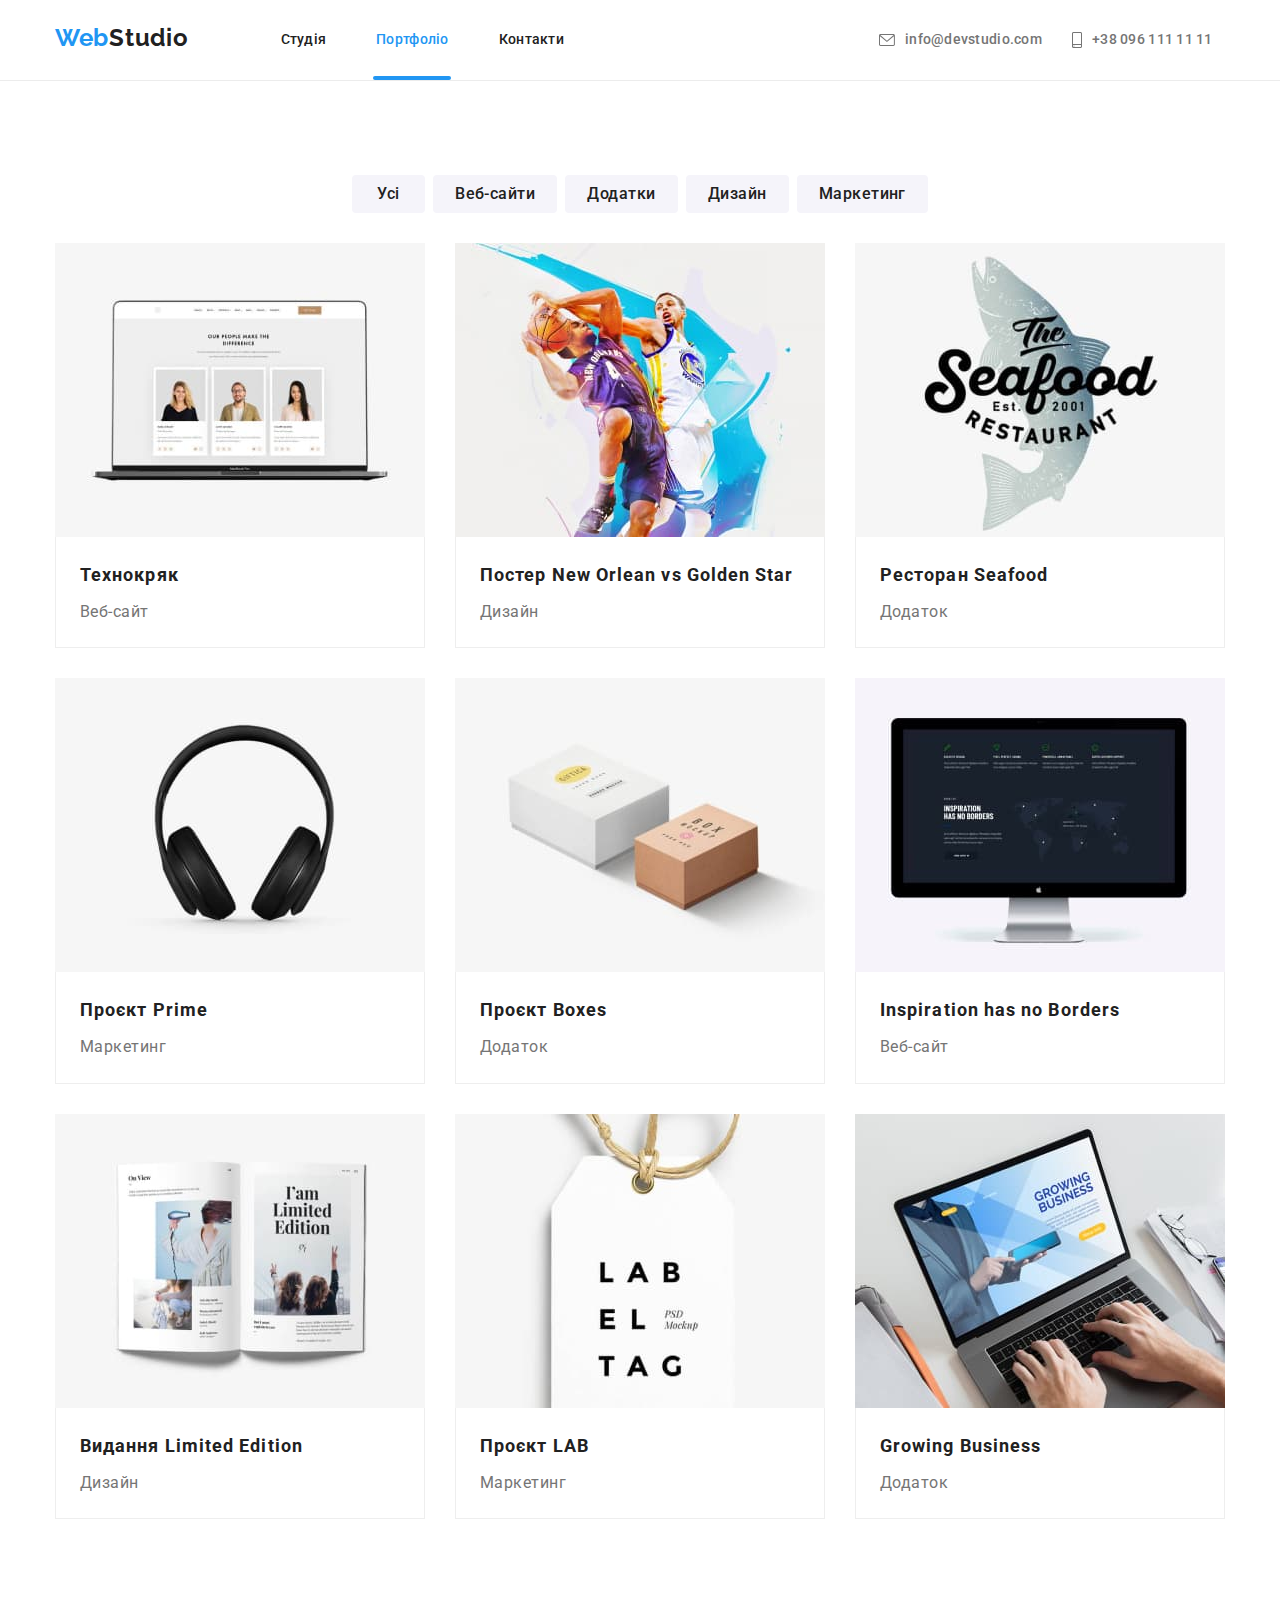
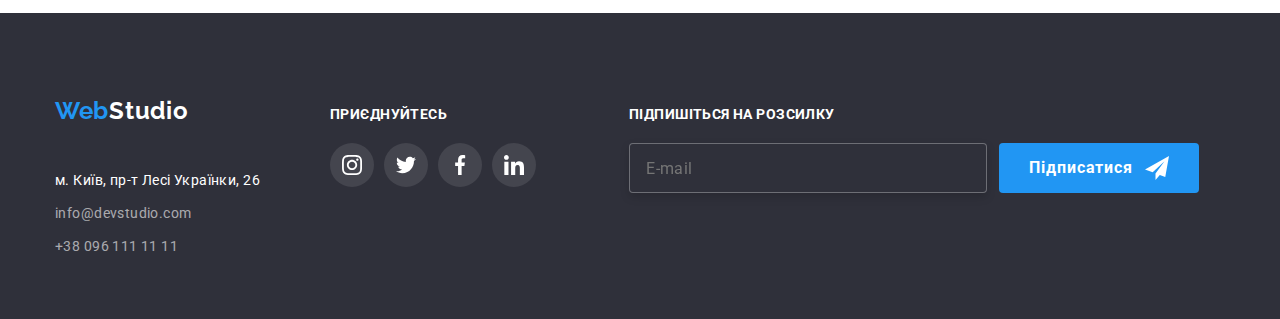
==== portfolio.html @ d700f802 "header-mobile-new" ====
<!DOCTYPE html>
<html lang="en">
  <head>
    <meta charset="UTF-8" />
    <meta http-equiv="X-UA-Compatible" content="IE=edge" />
    <meta name="viewport" content="width=device-width, initial-scale=1.0" />
    <title>Document</title>
    <link
      href="https://fonts.googleapis.com/css2?family=Raleway:wght@700&family=Roboto:wght@400;500;700;900&display=swap"
      rel="stylesheet"
    />
    <link rel="stylesheet" href="./css/main.min.css" />
  </head>

  <body class="main-page">
    <header class="page-header">
      <div class="container flex-container">

        <div class="mobile-header">
        <a href="./index.html" class="logo"
          ><span class="logo__name-start">Web</span
          ><span class="logo__name-end logo__name-end--black">Studio</span>
        </a>

        <button
          class="menu-toggle js-open-menu"
          type="button"
          aria-expanded="false"
          aria-controls="menu-container"
        >
          <svg
            class="icon-menu"
            width="24"
            height="24"
            aria-label="Перемикач мобільного меню"
          >
            <use href="./images/icons.svg#icon-menu"></use>
          </svg>
        </button>
        </div>
        <div class="menu">
          <nav class="site-nav">
            <ul class="list-navigation">
              <li class="list-navigation__item">
                <a href="./index.html" class="list-navigation__link">Студія</a>
              </li>
              <li class="list-navigation__item">
                <a
                  href="./portfolio.html"
                  class="list-navigation__link list-navigation__link--portfolio-current"
                  >Портфоліо
                </a>
              </li>
              <li class="list-navigation__item">
                <a href="" class="list-navigation__link">Контакти</a>
              </li>
            </ul>

            <ul class="header-contacts">
              <li class="header-contacts__item">
                <a
                  href="mailto:info@devstudio.com"
                  class="header-contacts__link header-contacts__link--mail"
                >
                  <svg class="header-contacts__icon" width="16" height="12">
                    <use href="./images/icons.svg#icon-envelope"></use></svg
                  >info@devstudio.com
                </a>
              </li>
              <li class="header-contacts__item">
                <a
                  href="tel:+380961111111"
                  class="header-contacts__link header-contacts__link--number"
                >
                  <svg class="header-contacts__icon" width="10" height="16">
                    <use href="./images/icons.svg#icon-smartphone"></use></svg
                  >+38 096 111 11 11
                </a>
              </li>
            </ul>
          </nav>
        </div>
        </div>
      </div>
    </header>

     <div class="menu-container js-menu-container" id="mobile-menu" >
      <button
        class="menu-toggle js-close-menu"
        type="button"
        aria-expanded="false"
        aria-controls="menu-container"
      >
        <svg
          class="icon-menu"
          width="24"
          height="24"
          aria-label="Перемикач мобільного меню"
        >
          <use
            class="icon-close-mobile"
            href="/images/icons.svg#icon-close-mobile"
          ></use>
        </svg>
      </button>
          <div class="mobile-menu">
      <nav class="site-nav">
        <ul class="list-navigation">
          <li class="list-navigation__item">
            <a href="./index.html" class="list-navigation__link">Студія</a>
          </li>
          <li class="list-navigation__item">
            <a
              href="./portfolio.html"
              class="list-navigation__link list-navigation__link--portfolio-current"
              >Портфоліо
            </a>
          </li>
          <li class="list-navigation__item">
            <a href="" class="list-navigation__link">Контакти</a>
          </li>
        </ul>

        <ul class="header-contacts">
          <li class="header-contacts__item">
            <a
              href="mailto:info@devstudio.com"
              class="header-contacts__link header-contacts__link--mail"
            >
              <svg class="header-contacts__icon" width="16" height="12">
                <use href="./images/icons.svg#icon-envelope"></use></svg
              >info@devstudio.com
            </a>
          </li>
          <li class="header-contacts__item">
            <a
              href="tel:+380961111111"
              class="header-contacts__link header-contacts__link--number"
            >
              <svg class="header-contacts__icon" width="10" height="16">
                <use href="./images/icons.svg#icon-smartphone"></use></svg
              >+38 096 111 11 11
            </a>
          </li>
        </ul>
        <ul class="social-media-list">
          <li class="social-media-list__item">
            <a class="social-media-list__link" href="#">Instagram</a>
          </li>
          <li class="social-media-list__item">
            <a class="social-media-list__link" href="#">Twitter</a>
          </li>
          <li class="social-media-list__item">
            <a class="social-media-list__link" href="#">Facebook</a>
          </li>
          <li
            class="social-media-list__item social-media-list__item--without-elem"
          >
            <a class="social-media-list__link" href="#">LinkedIn</a>
          </li>
        </ul>
      </nav>
      </div>
    </div>

    <main>
      <section class="main-section">
        <div class="container">
          <h1 class="visually-hidden">Наші роботи</h1>
          <ul class="button-list">
            <li class="button-list__item">
              <button type="button" class="button-list__unit">Усі</button>
            </li>
            <li class="button-list__item">
              <button type="button" class="button-list__unit">Веб-сайти</button>
            </li>
            <li class="button-list__item">
              <button type="button" class="button-list__unit">Додатки</button>
            </li>
            <li class="button-list__item">
              <button type="button" class="button-list__unit">Дизайн</button>
            </li>
            <li class="button-list__item">
              <button type="button" class="button-list__unit">Маркетинг</button>
            </li>
          </ul>
          <ul class="portfolio-list">
            <li class="portfolio-list__item">
              <a href="" class="portfolio-list__link">
                <div class="portfolio-card">
                  <img
                    src="./images/portfolio1.jpg"
                    alt="Ноутбук"
                    class="portfolio-card__image"
                  />
                  <div class="portfolio-card__content">
                    <p>
                      Ресурс пропонує комплексні пропозиції з різним рівнем
                      функціоналу та сервісів. Все це дозволить відвідувачу
                      отримати вичерпні відомості про компанію чи приватну
                      особу.
                    </p>
                  </div>
                </div>
                <div class="border border--tablet-first">
                  <h2 class="portfolio-card__label">Технокряк</h2>
                  <p class="portfolio-card__text">Веб-сайт</p>
                </div>
              </a>
            </li>
            <li class="portfolio-list__item">
              <a href="" class="portfolio-list__link">
                <div class="portfolio-card">
                  <img
                    src="./images/portfolio2.jpg"
                    alt="Два баскетболіста"
                    class="portfolio-card__image"
                  />
                  <div class="portfolio-card__content">
                    <p>
                      Ресурс пропонує комплексні пропозиції з різним рівнем
                      функціоналу та сервісів. Все це дозволить відвідувачу
                      отримати вичерпні відомості про компанію чи приватну
                      особу.
                    </p>
                  </div>
                </div>
                <div class="border border--tablet-second">
                  <h2 class="portfolio-card__label">
                    Постер New Orlean vs Golden Star
                  </h2>
                  <p class="portfolio-card__text">Дизайн</p>
                </div>
              </a>
            </li>
            <li class="portfolio-list__item">
              <a href="" class="portfolio-list__link">
                <div class="portfolio-card">
                  <img
                    src="./images/portfolio3.jpg"
                    alt="Лого ресторану"
                    class="portfolio-card__image"
                  />
                  <div class="portfolio-card__content">
                    <p>
                      Ресурс пропонує комплексні пропозиції з різним рівнем
                      функціоналу та сервісів. Все це дозволить відвідувачу
                      отримати вичерпні відомості про компанію чи приватну
                      особу.
                    </p>
                  </div>
                </div>
                <div class="border">
                  <h2 class="portfolio-card__label">Ресторан Seafood</h2>
                  <p class="portfolio-card__text">Додаток</p>
                </div>
              </a>
            </li>
            <li class="portfolio-list__item">
              <a href="" class="portfolio-list__link">
                <div class="portfolio-card">
                  <img
                    src="./images/portfolio4.jpg"
                    alt="Навушники"
                    class="portfolio-card__image"
                  />
                  <div class="portfolio-card__content">
                    <p>
                      Ресурс пропонує комплексні пропозиції з різним рівнем
                      функціоналу та сервісів. Все це дозволить відвідувачу
                      отримати вичерпні відомості про компанію чи приватну
                      особу.
                    </p>
                  </div>
                </div>
                <div class="border">
                  <h2 class="portfolio-card__label">Проєкт Prime</h2>
                  <p class="portfolio-card__text">Маркетинг</p>
                </div>
              </a>
            </li>
            <li class="portfolio-list__item">
              <a href="" class="portfolio-list__link">
                <div class="portfolio-card">
                  <img
                    src="./images/portfolio5.jpg"
                    alt="Дві коробки"
                    class="portfolio-card__image"
                  />
                  <div class="portfolio-card__content">
                    <p>
                      Ресурс пропонує комплексні пропозиції з різним рівнем
                      функціоналу та сервісів. Все це дозволить відвідувачу
                      отримати вичерпні відомості про компанію чи приватну
                      особу.
                    </p>
                  </div>
                </div>
                <div class="border">
                  <h2 class="portfolio-card__label">Проєкт Boxes</h2>
                  <p class="portfolio-card__text">Додаток</p>
                </div>
              </a>
            </li>
            <li class="portfolio-list__item">
              <a href="" class="portfolio-list__link">
                <div class="portfolio-card">
                  <img
                    src="./images/portfolio6.jpg"
                    alt="Монітор"
                    class="portfolio-card__image"
                  />
                  <div class="portfolio-card__content">
                    <p>
                      Ресурс пропонує комплексні пропозиції з різним рівнем
                      функціоналу та сервісів. Все це дозволить відвідувачу
                      отримати вичерпні відомості про компанію чи приватну
                      особу.
                    </p>
                  </div>
                </div>
                <div class="border">
                  <h2 class="portfolio-card__label">
                    Inspiration has no Borders
                  </h2>
                  <p class="portfolio-card__text">Веб-сайт</p>
                </div>
              </a>
            </li>
            <li class="portfolio-list__item">
              <a href="" class="portfolio-list__link">
                <div class="portfolio-card">
                  <img
                    src="./images/portfolio7.jpg"
                    alt="Сторінки журналу"
                    class="portfolio-card__image"
                  />
                  <div class="portfolio-card__content">
                    <p>
                      Ресурс пропонує комплексні пропозиції з різним рівнем
                      функціоналу та сервісів. Все це дозволить відвідувачу
                      отримати вичерпні відомості про компанію чи приватну
                      особу.
                    </p>
                  </div>
                </div>
                <div class="border">
                  <h2 class="portfolio-card__label">Видання Limited Edition</h2>
                  <p class="portfolio-card__text">Дизайн</p>
                </div>
              </a>
            </li>
            <li class="portfolio-list__item">
              <a href="" class="portfolio-list__link">
                <div class="portfolio-card">
                  <img
                    src="./images/portfolio8.jpg"
                    alt="Етикетка"
                    class="portfolio-card__image"
                  />
                  <div class="portfolio-card__content">
                    <p>
                      Ресурс пропонує комплексні пропозиції з різним рівнем
                      функціоналу та сервісів. Все це дозволить відвідувачу
                      отримати вичерпні відомості про компанію чи приватну
                      особу.
                    </p>
                  </div>
                </div>
                <div class="border">
                  <h2 class="portfolio-card__label">Проєкт LAB</h2>
                  <p class="portfolio-card__text">Маркетинг</p>
                </div>
              </a>
            </li>
            <li class="portfolio-list__item">
              <a href="" class="portfolio-list__link">
                <div>
                  <div class="portfolio-card">
                    <img
                      src="./images/portfolio9.jpg"
                      alt="Ноутбук"
                      class="portfolio-card__image"
                    />
                    <div class="portfolio-card__content">
                      <p>
                        Ресурс пропонує комплексні пропозиції з різним рівнем
                        функціоналу та сервісів. Все це дозволить відвідувачу
                        отримати вичерпні відомості про компанію чи приватну
                        особу.
                      </p>
                    </div>
                  </div>
                  <div class="border">
                    <h2 class="portfolio-card__label">Growing Business</h2>
                    <p class="portfolio-card__text">Додаток</p>
                  </div>
                </div>
              </a>
            </li>
          </ul>
        </div>
      </section>
    </main>
    <footer class="footer">
      <div class="container footer-container">
        <div class="tablet-container">
          <div class="footer-adress">
            <a href="./index.html" class="logo"
              ><span class="logo__name-start">Web</span
              ><span class="logo__name-end logo__name-end--white"
                >Studio</span
              ></a
            >
            <address>
              <ul class="footer-contacts">
                <li class="footer-contacts__item">
                  <a
                    href="https://www.google.com/maps/place/%D0%B1%D1%83%D0%BB%D1%8C%D0%B2%D0%B0%D1%80+%D0%9B%D0%B5%D1%81%D1%96+%D0%A3%D0%BA%D1%80%D0%B0%D1%97%D0%BD%D0%BA%D0%B8,+26,+%D0%9A%D0%B8%D1%97%D0%B2,+02000/@50.4265807,30.5361971,17z/data=!3m1!4b1!4m5!3m4!1s0x40d4cf0e033ecbe9:0x57a4dffefec77da0!8m2!3d50.4265807!4d30.5383858"
                    target="_blank"
                    title="noopener noreferrer"
                    class="footer-contacts__link footer-contacts__link--white"
                    >м. Київ, пр-т Лесі Українки, 26
                  </a>
                </li>
                <li class="footer-contacts__item">
                  <a
                    href="mailto:info@devstudio.com"
                    class="footer-contacts__link"
                    >info@devstudio.com</a
                  >
                </li>
                <li class="footer-contacts__item">
                  <a href="tel:+380961111111" class="footer-contacts__link"
                    >+38 096 111 11 11</a
                  >
                </li>
              </ul>
            </address>
          </div>
          <div class="social-media">
            <p class="footer-text">приєднуйтесь</p>
            <ul class="footer-soc-med">
              <li class="soc-med__item">
                <a href="" class="soc-med__link soc-med__link--footer">
                  <svg width="20" height="20">
                    <use href="./images/icons.svg#icon-instagram"></use>
                  </svg>
                </a>
              </li>
              <li class="soc-med__item">
                <a href="" class="soc-med__link soc-med__link--footer">
                  <svg width="20" height="20">
                    <use href="./images/icons.svg#icon-twitter"></use>
                  </svg>
                </a>
              </li>
              <li class="soc-med__item">
                <a href="" class="soc-med__link soc-med__link--footer">
                  <svg width="20" height="20">
                    <use href="./images/icons.svg#icon-facebook"></use>
                  </svg>
                </a>
              </li>
              <li class="soc-med__item">
                <a href="" class="soc-med__link soc-med__link--footer">
                  <svg width="20" height="20">
                    <use href="./images/icons.svg#icon-linkedin"></use>
                  </svg>
                </a>
              </li>
            </ul>
          </div>
        </div>
        <div class="footer-send">
          <div class="field">
            <label for="send" class="field__label"
              >Підпишіться на розсилку</label
            >
            <input
              type="email"
              name="send"
              id="send"
              placeholder="E-mail"
              class="field__input"
            />
          </div>
          <button type="submit" class="send-button">
            Підписатися
            <svg width="24" height="24" class="send-button__icon">
              <use href="./images/icons.svg#icon-send"></use>
            </svg>
          </button>
        </div>
      </div>
    </footer>
   
    <script src="./mobile-menu.js"></script>
  </body>
</html>
---- css/main.min.css ----
/*! modern-normalize v1.1.0 | MIT License | https://github.com/sindresorhus/modern-normalize */*,::before,::after{box-sizing:border-box}html{line-height:1.15;-webkit-text-size-adjust:100%;-moz-tab-size:4;tab-size:4}body{margin:0;font-family:system-ui,-apple-system,"Segoe UI",Roboto,Helvetica,Arial,sans-serif,"Apple Color Emoji","Segoe UI Emoji"}hr{height:0;color:inherit}abbr[title]{text-decoration:underline dotted}b,strong{font-weight:bolder}code,kbd,samp,pre{font-family:ui-monospace,SFMono-Regular,Consolas,"Liberation Mono",Menlo,monospace;font-size:1em}small{font-size:80%}sub,sup{font-size:75%;line-height:0;position:relative;vertical-align:baseline}sub{bottom:-0.25em}sup{top:-0.5em}table{text-indent:0;border-color:inherit}button,input,optgroup,select,textarea{font-family:inherit;font-size:100%;line-height:1.15;margin:0}button,select{text-transform:none}button,[type=button],[type=reset],[type=submit]{-webkit-appearance:button}::-moz-focus-inner{border-style:none;padding:0}:-moz-focusring{outline:1px dotted ButtonText}:-moz-ui-invalid{box-shadow:none}legend{padding:0}progress{vertical-align:baseline}::-webkit-inner-spin-button,::-webkit-outer-spin-button{height:auto}[type=search]{-webkit-appearance:textfield;outline-offset:-2px}::-webkit-search-decoration{-webkit-appearance:none}::-webkit-file-upload-button{-webkit-appearance:button;font:inherit}summary{display:list-item}.visually-hidden{position:absolute;width:1px;height:1px;margin:-1px;border:0;padding:0;white-space:nowrap;clip-path:inset(100%);clip:rect(0 0 0 0);overflow:hidden}.send-button,.form__button,.hero__button{display:flex;align-items:center;justify-content:center;font-weight:700;font-size:16px;line-height:1.87;letter-spacing:.06em;border:none;border-radius:4px;min-width:200px;height:50px;background-color:#2196f3;color:#fff;cursor:pointer}.main-page{color:#212121;background-color:#fff;font-family:Roboto,sans-serif;letter-spacing:.03em}.container{padding-left:15px;padding-right:15px;margin-left:auto;margin-right:auto}@media screen and (min-width: 480px){.container{width:480px}}@media screen and (min-width: 768px){.container{width:768px}}@media screen and (min-width: 1200px){.container{width:1200px}}p,h1,h2,h3{margin-top:0;margin-bottom:0}ul{list-style:none;margin:0;padding:0}a{color:inherit;text-decoration:none;transition-duration:250ms;transition-timing-function:cubic-bezier(0.4, 0, 0.2, 1)}img{display:block;height:auto;width:100%}.page-header{border-bottom:1px solid #ececec}.flex-container{display:flex}@media screen and (min-width: 768px){.site-nav{display:flex;align-items:center;justify-content:center}}.mobile-header{display:flex}.menu-toggle{position:absolute;top:10px;right:15px;display:flex;align-items:center;justify-content:center;min-width:40px;min-height:40px;border:none;background-color:rgba(0,0,0,0);padding:0;margin-top:auto;margin-bottom:auto;cursor:pointer}@media screen and (min-width: 768px){.menu-container,.menu-toggle{display:none}}.menu-container{z-index:10;position:absolute;background-color:#fff;top:0;right:0;width:100%;padding-top:48px;padding-left:40px;transform:translateX(100%);transition:transform 250ms cubic-bezier(0.4, 0, 0.2, 1)}.menu-container .menu-toggle{transition:color 250ms cubic-bezier(0.4, 0, 0.2, 1)}.menu-container .menu-toggle:hover,.menu-container .menu-toggle:focus{color:#2196f3}.menu-container.is-open{transform:translateX(0)}@media screen and (max-width: 767px){.menu{display:none}}@media screen and (max-width: 767px){.list-navigation{margin-bottom:302px}}@media screen and (min-width: 768px){.list-navigation{display:flex;align-items:center;justify-content:center;margin-left:87px;margin-right:96px}}@media screen and (min-width: 1200px){.list-navigation{margin-left:92px;margin-right:315px}}@media screen and (max-width: 767px){.list-navigation__item+.list-navigation__item{margin-top:35px}}@media screen and (min-width: 768px){.list-navigation__item:not(:last-child){margin-right:50px}}@media screen and (max-width: 767px){.list-navigation__link{font-weight:500;font-size:40px;line-height:1.17;letter-spacing:.02em}.list-navigation__link--studio-current,.list-navigation__link--portfolio-current{color:#2196f3}}@media screen and (min-width: 768px){.list-navigation__link{display:flex;align-items:center;justify-content:center;font-weight:500;font-size:14px;line-height:1.14;letter-spacing:.02em;padding-top:32px;padding-bottom:32px;color:#212121}.list-navigation__link--studio-current,.list-navigation__link--portfolio-current{position:relative;color:#2196f3}.list-navigation__link--studio-current::after,.list-navigation__link--portfolio-current::after{position:absolute;bottom:0;content:"";width:100%;height:4px;border-radius:2px;background-color:#2196f3}.list-navigation__link:hover,.list-navigation__link:focus{color:#2196f3;transform:250ms cubic-bezier(0.4, 0, 0.2, 1)}}@media screen and (min-width: 768px)and (min-width: 1200px){.list-navigation__link--studio-current::after{width:48px}.list-navigation__link--portfolio-current::after{width:78px}}@media screen and (max-width: 767px){.header-contacts{display:flex;flex-direction:column-reverse;margin-bottom:64px}}@media screen and (min-width: 1200px){.header-contacts{display:flex;align-items:center;justify-content:center}}@media screen and (max-width: 767px){.header-contacts__item+.header-contacts__item{margin-bottom:32px}}@media screen and (min-width: 768px)and (max-width: 1199px){.header-contacts__item+.header-contacts__item{margin-top:10px}}@media screen and (min-width: 1200px){.header-contacts__item+.header-contacts__item{margin-left:30px}}.header-contacts__link{color:#757575}@media screen and (max-width: 767px){.header-contacts__link--number{font-weight:500;font-size:34px;line-height:1.18;letter-spacing:.02em;color:#2196f3}.header-contacts__link--mail{font-weight:500;font-size:24px;line-height:1.17;letter-spacing:.02em}}@media screen and (min-width: 768px){.header-contacts__link{font-weight:500;font-size:12px;line-height:1.17;letter-spacing:.02em;display:flex}}@media screen and (min-width: 1200px){.header-contacts__link{display:flex;align-items:center;justify-content:center;font-weight:500;font-size:14px;line-height:1.14;letter-spacing:.02em;padding-top:32px;padding-bottom:32px}.header-contacts__link:hover,.header-contacts__link:focus{color:#2196f3;transform:250ms cubic-bezier(0.4, 0, 0.2, 1)}}@media screen and (max-width: 767px){.header-contacts__icon{display:none}}@media screen and (min-width: 768px){.header-contacts__icon{margin-right:8px;fill:currentColor}}@media screen and (min-width: 1200px){.header-contacts__icon{margin-right:10px}}.social-media-list{display:none}@media screen and (max-width: 767px){.social-media-list{display:flex}}.social-media-list__item{display:flex;align-items:center}.social-media-list__item::after{display:block;content:"";margin-right:10px;margin-left:10px;width:22px;height:0;border:1px solid rgba(33,33,33,.2);transform:rotate(90deg)}.social-media-list__item--without-elem::after{display:none}.social-media-list__link{font-weight:500;font-size:18px;line-height:1.22;letter-spacing:.02em;color:#2196f3}.logo{display:block;font-weight:700;font-size:24px;line-height:1.17;letter-spacing:.03em;font-family:Raleway,sans-serif;padding-top:24px;padding-bottom:24px}@media screen and (max-width: 767px){.logo{padding-top:16px;padding-bottom:16px}}.logo__name-start{color:#2196f3}.logo__name-end--black{color:#212121}.logo__name-end--white{color:#fff}.hero{padding-top:118px;padding-bottom:118px;height:400px;max-width:1600px;margin-left:auto;margin-right:auto;background-image:linear-gradient(to right, rgba(47, 48, 58, 0.4), rgba(47, 48, 58, 0.4)),url("../images/header-img.jpg");border:1px solid #000;background-repeat:no-repeat;background-position:center;background-size:cover;background-color:#c4c4c4}@media screen and (min-width: 1200px){.hero{padding-top:200px;padding-bottom:200px;height:600px}}.title-box{max-width:360px;margin-left:auto;margin-right:auto;text-align:center}@media screen and (min-width: 1200px){.title-box{max-width:700px}}.hero__title{font-weight:900;font-size:26px;line-height:1.61;letter-spacing:.06em;text-transform:uppercase;margin-bottom:30px;color:#fff}@media screen and (min-width: 1200px){.hero__title{font-weight:900;font-size:44px;line-height:1.36;letter-spacing:.06em}}.hero__button{margin-left:auto;margin-right:auto}@media screen and (min-width: 1200px){.hero__button{transition-duration:250ms;transition-timing-function:cubic-bezier(0.4, 0, 0.2, 1)}.hero__button .hero-button:hover,.hero__button .hero-button:focus{background-color:#188ce8;transform:250ms cubic-bezier(0.4, 0, 0.2, 1)}}.backdrop{position:fixed;top:0;left:0;width:100%;height:100%;background-color:rgba(0,0,0,.2);opacity:1;transition:opacity 250ms cubic-bezier(0.4, 0, 0.2, 1);z-index:9;overflow-y:scroll}.backdrop.is-hidden{opacity:0;pointer-events:none}.backdrop.is-hidden.modal{transform:translate(-50%, -50%)}.modal{position:absolute;width:450px;height:609px;border-radius:4px;background-color:#fff;top:50%;left:50%;transform:translate(-50%, -50%);transition:transform 250ms cubic-bezier(0.4, 0, 0.2, 1)}@media screen and (min-width: 1200px){.modal{width:528px;height:581px}}.close-button{position:absolute;top:8px;right:8px;width:30px;height:30px;padding:6px;border-radius:50%;background-color:#fff;border:1px solid rgba(0,0,0,.1);cursor:pointer}.close-button:hover,.close-button:focus{fill:#2196f3}.form{padding:40px 40px}.form__title{font-weight:700;font-size:20px;line-height:1.15;letter-spacing:.03em;margin-bottom:12px;text-align:center}.form-field{position:relative;display:flex;flex-direction:column;margin-bottom:10px}.form-field__name{font-weight:400;font-size:12px;line-height:1.16;letter-spacing:.01em;margin-bottom:4px;text-align:left;color:#757575}.form-field__input{height:40px;padding:11px 12px 11px 42px;border:1px solid rgba(33,33,33,.2);border-radius:4px}.form-field__input:hover,.form-field__input:focus{border:1px solid #2196f3;cursor:pointer}.form-field__icon{position:absolute;bottom:11px;left:12px}.form-field__input:focus+.form-field__icon{fill:#2196f3}.form-field__comment{font-weight:400;font-size:12px;line-height:1.16;letter-spacing:.01em;color:#757575;height:120px;padding:12px 16px;border:1px solid rgba(33,33,33,.2);border-radius:4px;resize:none}.policy{margin-top:20px;margin-bottom:30px}.policy__text{display:inline-flex;font-weight:400;font-size:12px;line-height:1.16;letter-spacing:.03em;color:#757575}@media screen and (min-width: 1200px){.policy__text{font-weight:400;font-size:14px;line-height:1.71;letter-spacing:.03em}}.policy__link{margin-left:4px;color:#2196f3}.policy__checkbox{appearance:none;position:absolute}.policy__icon{width:16px;height:15px;border:1px solid #000;border-width:2px;border-radius:2px;margin-right:9px;fill:#fff}.policy__checkbox:checked+.policy__icon{background-color:#2196f3;background-origin:content-box;border-color:#2196f3}.form__button{margin-right:auto;margin-left:auto}.form__button:hover,.form__button:focus{background-color:#188ce8}.properties{padding-top:60px;padding-bottom:60px}@media screen and (min-width: 1200px){.properties{padding-top:94px;padding-bottom:0}}.peculiarities{display:flex;flex-wrap:wrap;gap:30px}.peculiarities__item{flex-basis:100%}@media screen and (min-width: 768px){.peculiarities__item{flex-basis:calc((100% - 30px)/2)}}@media screen and (min-width: 1200px){.peculiarities__item{flex-basis:calc((100% - 90px)/4)}}.peculiarities__image{padding:25px 190px;height:120px;border-radius:4px;background-color:#f5f4fa;margin-bottom:30px}@media screen and (min-width: 768px){.peculiarities__image{padding:25px 142px}}@media screen and (min-width: 1200px){.peculiarities__image{padding:25px 100px}}.peculiarities__title{font-weight:700;font-size:14px;line-height:1.14;letter-spacing:.03em;text-transform:uppercase;text-align:center;margin-bottom:10px}@media screen and (min-width: 1200px){.peculiarities__title{text-align:left}}.peculiarities__text{font-weight:400;font-size:14px;line-height:1.7;letter-spacing:.03em;color:#757575}.description{padding-top:94px;padding-bottom:94px}@media screen and (max-width: 1199px){.description{display:none}}.works{display:flex;flex-wrap:wrap;gap:30px}.works__item{position:relative;display:block;z-index:1;flex-basis:calc((100% - 60px)/3)}.works__label{position:absolute;bottom:0;font-weight:700;font-size:14px;line-height:1.14;letter-spacing:.03em;text-align:center;text-transform:uppercase;height:70px;width:100%;background-color:rgba(47,48,58,.8);color:#fff;padding-top:27px;padding-bottom:27px}.team-section{padding-top:60px;padding-bottom:60px;background-color:#f5f4fa}@media screen and (min-width: 1200px){.team-section{padding-top:94px;padding-bottom:94px}}.title{font-weight:700;font-size:28px;line-height:1.18;letter-spacing:.03em;text-align:center;margin-bottom:30px}@media screen and (min-width: 1200px){.title{font-weight:700;font-size:36px;line-height:1.2;letter-spacing:.03em;margin-bottom:50px}}@media screen and (min-width: 768px){.team{display:flex;flex-wrap:wrap;gap:30px}}@media screen and (max-width: 767px){.team__item{width:450px}.team__item:not(:last-child){margin-bottom:30px}}@media screen and (min-width: 768px){.team__item{width:calc((100% - 30px)/2)}}@media screen and (min-width: 1200px){.team__item{width:calc((100% - 90px)/4)}}.team__content{background-color:#fff;text-align:center;padding-bottom:24px;box-shadow:0px 1px 3px rgba(0,0,0,.12),0px 1px 1px rgba(0,0,0,.14),0px 2px 1px rgba(0,0,0,.2);border-radius:0px 0px 4px 4px}@media screen and (min-width: 1200px){.team__content{padding-bottom:30px}}.team__photo{margin-bottom:30px}.team__name{font-weight:500;font-size:16px;line-height:1.2;letter-spacing:.03em;margin-bottom:10px}.team__position{font-weight:400;font-size:16px;line-height:1.2;letter-spacing:.03em;color:#757575;margin-bottom:16px}.soc-med{display:flex;align-items:center;justify-content:center}.soc-med__item+.soc-med__item{margin-left:10px}.soc-med__link{display:flex;align-items:center;justify-content:center;width:44px;height:44px;fill:#afb1b8}@media screen and (min-width: 1200px){.soc-med__link{border-radius:50%;transition-duration:250ms;transition-timing-function:cubic-bezier(0.4, 0, 0.2, 1)}.soc-med__link:hover,.soc-med__link:focus{fill:#fff;background-color:#2196f3;transform:250ms cubic-bezier(0.4, 0, 0.2, 1)}}.clients-section{padding-top:60px;padding-bottom:60px}@media screen and (min-width: 1200px){.clients-section{padding-top:94px;padding-bottom:94px}}.clients{display:flex;flex-wrap:wrap;gap:30px}.clients__item{flex-basis:calc((100% - 30px)/2)}@media screen and (min-width: 768px){.clients__item{flex-basis:calc((100% - 60px)/3)}}@media screen and (min-width: 1200px){.clients__item{flex-basis:calc((100% - 150px)/6)}}.clients__link{display:flex;align-items:center;justify-content:center;color:#afb1b8;height:92px;border:1px solid currentColor;border-radius:4px;fill:currentColor;transition-duration:250ms;transition-timing-function:cubic-bezier(0.4, 0, 0.2, 1)}.clients__link:hover,.clients__link:focus{color:#2196f3;transform:250ms cubic-bezier(0.4, 0, 0.2, 1)}.footer{padding-top:60px;padding-bottom:60px;background-color:#2f303a}@media screen and (max-width: 767px){.footer-container{text-align:center}}@media screen and (min-width: 1200px){.footer-container{display:flex;align-items:baseline}}@media screen and (min-width: 768px){.tablet-container{display:flex;align-items:baseline}}@media screen and (min-width: 768px)and (max-width: 1199px){.footer-adress{text-align:center;margin-right:165px;margin-left:76px;margin-bottom:60px}}.footer-contacts{margin-top:20px}@media screen and (max-width: 1199px){.footer-contacts{margin-bottom:60px}}.footer-contacts__item:not(:last-child){margin-bottom:8px}@media screen and (min-width: 1200px){.footer-contacts__item:not(:last-child){margin-bottom:9px}}.footer-contacts__link{font-weight:400;font-size:14px;line-height:1.7;letter-spacing:.03em;font-style:normal;display:block;color:rgba(255,255,255,.6);transition-duration:250ms;transition-timing-function:cubic-bezier(0.4, 0, 0.2, 1)}.footer-contacts__link--white{color:#fff}@media screen and (min-width: 1200px){.footer-contacts__link:hover,.footer-contacts__link:focus{color:#2196f3;transform:250ms cubic-bezier(0.4, 0, 0.2, 1)}}@media screen and (min-width: 1200px){.social-media{margin-left:70px}}.footer-text{font-weight:700;font-size:14px;line-height:1.14;letter-spacing:.03em;text-transform:uppercase;color:#fff;margin-bottom:20px}@media screen and (max-width: 1199px){.footer-text{text-align:center}}.footer-soc-med{display:flex;align-items:center;justify-content:center}@media screen and (max-width: 767px){.footer-soc-med{margin-bottom:60px}}.soc-med__item+.soc-med__item{margin-left:10px}.soc-med__link--footer{border-radius:50px;fill:#fff;background-color:rgba(255,255,255,.1)}@media screen and (min-width: 1200px){.footer-send{display:flex;align-items:flex-end;margin-left:93px}}.field{display:flex;flex-direction:column}@media screen and (max-width: 1199px){.field{margin-bottom:20px}}.field__label{font-weight:700;font-size:14px;line-height:1.14;letter-spacing:.03em;text-transform:uppercase;color:#fff;text-align:center;margin-bottom:20px}@media screen and (min-width: 1200px){.field__label{text-align:left}}.field__input{font-weight:400;font-size:16px;line-height:1.25;letter-spacing:.03em;width:450px;height:50px;padding:15px 16px;border:1px solid rgba(255,255,255,.3);filter:drop-shadow(0px 4px 4px rgba(0, 0, 0, 0.15));border-radius:4px;background-color:#2f303a;color:rgba(255,255,255,.6);margin-left:auto;margin-right:auto}@media screen and (min-width: 1200px){.field__input{width:358px}}.send-button{margin-left:auto;margin-right:auto}@media screen and (min-width: 1200px){.send-button{margin-left:12px}}.send-button__icon{margin-left:12px}.main-section{padding-top:60px;padding-bottom:60px}@media screen and (min-width: 1200px){.main-section{padding-top:94px;padding-bottom:94px}}.button-list{display:flex;margin-bottom:40px}@media screen and (max-width: 767px){.button-list{flex-wrap:wrap}}@media screen and (min-width: 768px){.button-list{margin-bottom:30px;justify-content:center}}@media screen and (max-width: 767px){.button-list__item:not(:last-child){margin-right:8px;margin-bottom:15px}}@media screen and (min-width: 768px){.button-list__item+.button-list__item{margin-left:8px}}.button-list__unit{font-weight:500;font-size:16px;line-height:1.6;letter-spacing:.03em;min-width:73px;height:38px;padding:6px 22px;text-align:center;border-radius:4px;border:none;color:#212121;background-color:#f5f4fa;cursor:pointer;transition-duration:250ms;transition-timing-function:cubic-bezier(0.4, 0, 0.2, 1)}.button-list__unit:hover,.button-list__unit:focus{color:#fff;background-color:#2196f3;box-shadow:0px 4px 4px rgba(0,0,0,.25);transform:250ms cubic-bezier(0.4, 0, 0.2, 1)}@media screen and (min-width: 768px){.portfolio-list{display:flex;flex-wrap:wrap;gap:30px}}.portfolio-list__item{flex-basis:100%}@media screen and (max-width: 767px){.portfolio-list__item:not(:last-child){margin-bottom:30px}}@media screen and (min-width: 768px){.portfolio-list__item{flex-basis:calc((100% - 30px)/2)}}@media screen and (min-width: 1200px){.portfolio-list__item{flex-basis:calc((100% - 60px)/3)}}.portfolio-card{position:relative;overflow:hidden}.portfolio-card__content{font-weight:400;font-size:18px;line-height:1.55;letter-spacing:.03em;position:absolute;top:0;width:100%;height:100%;background-color:rgba(33,150,243,.9);opacity:0;color:#fff;padding-left:24px;padding-right:24px;padding-bottom:77px;transform:translateY(100%);transition:transform 250ms cubic-bezier(0.4, 0, 0.2, 1)}.portfolio-card__label{font-weight:700;font-size:18px;line-height:2;letter-spacing:.06em;margin-bottom:4px;color:#212121}.portfolio-card__text{font-weight:400;font-size:16px;line-height:1.9;letter-spacing:.03em;color:#757575}.portfolio-list__link{display:block;transition-duration:250ms;transition-timing-function:cubic-bezier(0.4, 0, 0.2, 1)}.portfolio-list__link:hover{box-shadow:0px 4px 4px rgba(0,0,0,.25);transform:250ms cubic-bezier(0.4, 0, 0.2, 1)}.portfolio-list__link:hover .portfolio-card__content{transform:translateY(0);opacity:1}.border{border-bottom:1px solid #eee;border-left:1px solid #eee;border-right:1px solid #eee;padding:20px 24px}/*# sourceMappingURL=main.min.css.map */
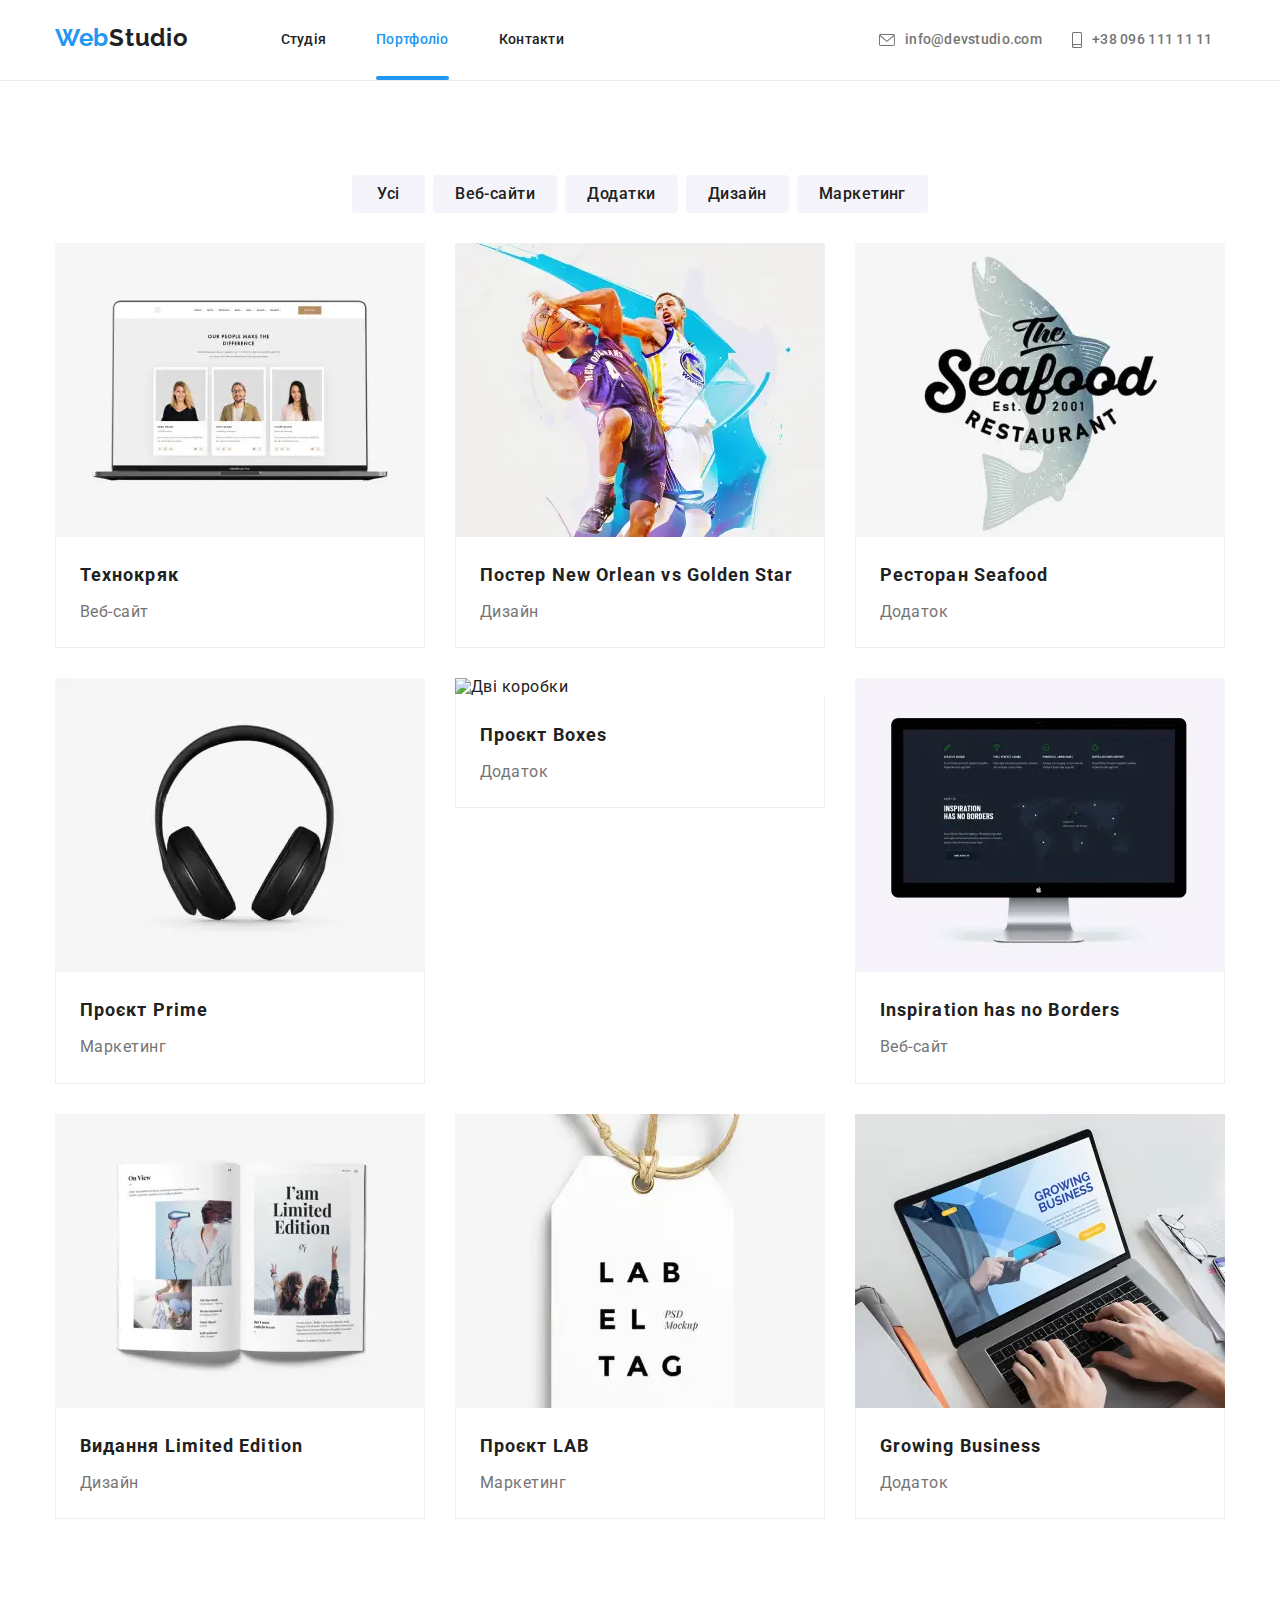
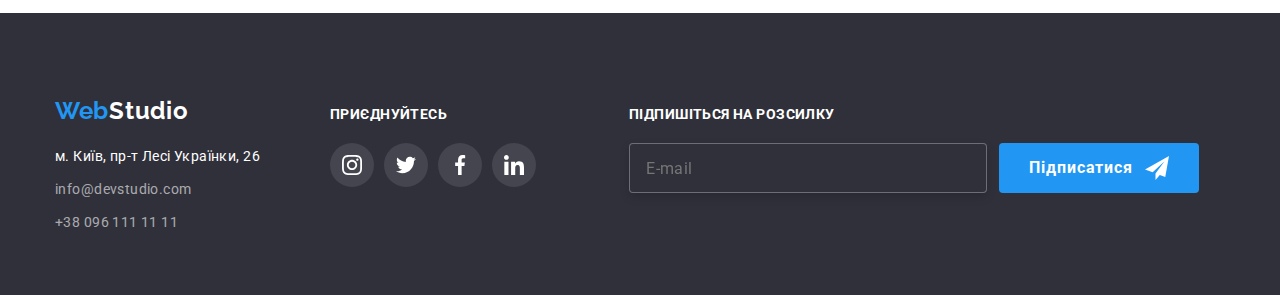
==== commit f15a7d93: "add photo" ====
--- a/portfolio.html
+++ b/portfolio.html
@@ -15,28 +15,27 @@
   <body class="main-page">
     <header class="page-header">
       <div class="container flex-container">
-
         <div class="mobile-header">
-        <a href="./index.html" class="logo"
-          ><span class="logo__name-start">Web</span
-          ><span class="logo__name-end logo__name-end--black">Studio</span>
-        </a>
-
-        <button
-          class="menu-toggle js-open-menu"
-          type="button"
-          aria-expanded="false"
-          aria-controls="menu-container"
-        >
-          <svg
-            class="icon-menu"
-            width="24"
-            height="24"
-            aria-label="Перемикач мобільного меню"
+          <a href="./index.html" class="logo"
+            ><span class="logo__name-start">Web</span
+            ><span class="logo__name-end logo__name-end--black">Studio</span>
+          </a>
+
+          <button
+            class="menu-toggle js-open-menu"
+            type="button"
+            aria-expanded="false"
+            aria-controls="mobile-menu"
           >
-            <use href="./images/icons.svg#icon-menu"></use>
-          </svg>
-        </button>
+            <svg
+              class="icon-menu"
+              width="24"
+              height="24"
+              aria-label="Перемикач мобільного меню"
+            >
+              <use href="./images/icons.svg#icon-menu"></use>
+            </svg>
+          </button>
         </div>
         <div class="menu">
           <nav class="site-nav">
@@ -80,16 +79,15 @@
             </ul>
           </nav>
         </div>
-        </div>
       </div>
     </header>
 
-     <div class="menu-container js-menu-container" id="mobile-menu" >
+    <div class="menu-container js-menu-container" id="mobile-menu">
       <button
         class="menu-toggle js-close-menu"
         type="button"
         aria-expanded="false"
-        aria-controls="menu-container"
+        aria-controls="mobile-menu"
       >
         <svg
           class="icon-menu"
@@ -103,63 +101,63 @@
           ></use>
         </svg>
       </button>
-          <div class="mobile-menu">
-      <nav class="site-nav">
-        <ul class="list-navigation">
-          <li class="list-navigation__item">
-            <a href="./index.html" class="list-navigation__link">Студія</a>
-          </li>
-          <li class="list-navigation__item">
-            <a
-              href="./portfolio.html"
-              class="list-navigation__link list-navigation__link--portfolio-current"
-              >Портфоліо
-            </a>
-          </li>
-          <li class="list-navigation__item">
-            <a href="" class="list-navigation__link">Контакти</a>
-          </li>
-        </ul>
-
-        <ul class="header-contacts">
-          <li class="header-contacts__item">
-            <a
-              href="mailto:info@devstudio.com"
-              class="header-contacts__link header-contacts__link--mail"
+      <div class="mobile-menu">
+        <nav class="site-nav">
+          <ul class="list-navigation">
+            <li class="list-navigation__item">
+              <a href="./index.html" class="list-navigation__link">Студія</a>
+            </li>
+            <li class="list-navigation__item">
+              <a
+                href="./portfolio.html"
+                class="list-navigation__link list-navigation__link--portfolio-current"
+                >Портфоліо
+              </a>
+            </li>
+            <li class="list-navigation__item">
+              <a href="" class="list-navigation__link">Контакти</a>
+            </li>
+          </ul>
+
+          <ul class="header-contacts">
+            <li class="header-contacts__item">
+              <a
+                href="mailto:info@devstudio.com"
+                class="header-contacts__link header-contacts__link--mail"
+              >
+                <svg class="header-contacts__icon" width="16" height="12">
+                  <use href="./images/icons.svg#icon-envelope"></use></svg
+                >info@devstudio.com
+              </a>
+            </li>
+            <li class="header-contacts__item">
+              <a
+                href="tel:+380961111111"
+                class="header-contacts__link header-contacts__link--number"
+              >
+                <svg class="header-contacts__icon" width="10" height="16">
+                  <use href="./images/icons.svg#icon-smartphone"></use></svg
+                >+38 096 111 11 11
+              </a>
+            </li>
+          </ul>
+          <ul class="social-media-list">
+            <li class="social-media-list__item">
+              <a class="social-media-list__link" href="#">Instagram</a>
+            </li>
+            <li class="social-media-list__item">
+              <a class="social-media-list__link" href="#">Twitter</a>
+            </li>
+            <li class="social-media-list__item">
+              <a class="social-media-list__link" href="#">Facebook</a>
+            </li>
+            <li
+              class="social-media-list__item social-media-list__item--without-elem"
             >
-              <svg class="header-contacts__icon" width="16" height="12">
-                <use href="./images/icons.svg#icon-envelope"></use></svg
-              >info@devstudio.com
-            </a>
-          </li>
-          <li class="header-contacts__item">
-            <a
-              href="tel:+380961111111"
-              class="header-contacts__link header-contacts__link--number"
-            >
-              <svg class="header-contacts__icon" width="10" height="16">
-                <use href="./images/icons.svg#icon-smartphone"></use></svg
-              >+38 096 111 11 11
-            </a>
-          </li>
-        </ul>
-        <ul class="social-media-list">
-          <li class="social-media-list__item">
-            <a class="social-media-list__link" href="#">Instagram</a>
-          </li>
-          <li class="social-media-list__item">
-            <a class="social-media-list__link" href="#">Twitter</a>
-          </li>
-          <li class="social-media-list__item">
-            <a class="social-media-list__link" href="#">Facebook</a>
-          </li>
-          <li
-            class="social-media-list__item social-media-list__item--without-elem"
-          >
-            <a class="social-media-list__link" href="#">LinkedIn</a>
-          </li>
-        </ul>
-      </nav>
+              <a class="social-media-list__link" href="#">LinkedIn</a>
+            </li>
+          </ul>
+        </nav>
       </div>
     </div>
 
@@ -188,21 +186,35 @@
             <li class="portfolio-list__item">
               <a href="" class="portfolio-list__link">
                 <div class="portfolio-card">
-                  <img
-                    src="./images/portfolio1.jpg"
-                    alt="Ноутбук"
-                    class="portfolio-card__image"
-                  />
-                  <div class="portfolio-card__content">
-                    <p>
-                      Ресурс пропонує комплексні пропозиції з різним рівнем
-                      функціоналу та сервісів. Все це дозволить відвідувачу
-                      отримати вичерпні відомості про компанію чи приватну
-                      особу.
-                    </p>
-                  </div>
-                </div>
-                <div class="border border--tablet-first">
+                  <picture>
+                    <source
+                      srcset="
+                        ./images/portfolio1.webp    1x,
+                        ./images/portfolio1@2x.webp 2x
+                      "
+                      type="image/webp"
+                    />
+                    <img
+                      srcset="
+                        ./images/portfolio1.jpg    1x,
+                        ./images/portfolio1@2x.jpg 2x
+                      "
+                      src="./images/portfolio1.jpg"
+                      alt="Ноутбук"
+                      class="portfolio-card__image"
+                    />
+                  </picture>
+
+                  <div class="portfolio-card__content">
+                    <p>
+                      Ресурс пропонує комплексні пропозиції з різним рівнем
+                      функціоналу та сервісів. Все це дозволить відвідувачу
+                      отримати вичерпні відомості про компанію чи приватну
+                      особу.
+                    </p>
+                  </div>
+                </div>
+                <div class="border">
                   <h2 class="portfolio-card__label">Технокряк</h2>
                   <p class="portfolio-card__text">Веб-сайт</p>
                 </div>
@@ -211,21 +223,35 @@
             <li class="portfolio-list__item">
               <a href="" class="portfolio-list__link">
                 <div class="portfolio-card">
-                  <img
-                    src="./images/portfolio2.jpg"
-                    alt="Два баскетболіста"
-                    class="portfolio-card__image"
-                  />
-                  <div class="portfolio-card__content">
-                    <p>
-                      Ресурс пропонує комплексні пропозиції з різним рівнем
-                      функціоналу та сервісів. Все це дозволить відвідувачу
-                      отримати вичерпні відомості про компанію чи приватну
-                      особу.
-                    </p>
-                  </div>
-                </div>
-                <div class="border border--tablet-second">
+                  <picture>
+                    <source
+                      srcset="
+                        ./images/portfolio2.webp    1x,
+                        ./images/portfolio2@2x.webp 2x
+                      "
+                      type="image/webp"
+                    />
+                    <img
+                      srcset="
+                        ./images/portfolio2.jpg    1x,
+                        ./images/portfolio2@2x.jpg 2x
+                      "
+                      src="./images/portfolio2.jpg"
+                      alt="Два баскетболіста"
+                      class="portfolio-card__image"
+                    />
+                  </picture>
+
+                  <div class="portfolio-card__content">
+                    <p>
+                      Ресурс пропонує комплексні пропозиції з різним рівнем
+                      функціоналу та сервісів. Все це дозволить відвідувачу
+                      отримати вичерпні відомості про компанію чи приватну
+                      особу.
+                    </p>
+                  </div>
+                </div>
+                <div class="border">
                   <h2 class="portfolio-card__label">
                     Постер New Orlean vs Golden Star
                   </h2>
@@ -236,11 +262,25 @@
             <li class="portfolio-list__item">
               <a href="" class="portfolio-list__link">
                 <div class="portfolio-card">
-                  <img
-                    src="./images/portfolio3.jpg"
-                    alt="Лого ресторану"
-                    class="portfolio-card__image"
-                  />
+                  <picture>
+                    <source
+                      srcset="
+                        ./images/portfolio3.webp    1x,
+                        ./images/portfolio3@2x.webp 2x
+                      "
+                      type="image/webp"
+                    />
+                    <img
+                      srcset="
+                        ./images/portfolio3.jpg    1x,
+                        ./images/portfolio3@2x.jpg 2x
+                      "
+                      src="./images/portfolio3.jpg"
+                      alt="Лого ресторану"
+                      class="portfolio-card__image"
+                    />
+                  </picture>
+
                   <div class="portfolio-card__content">
                     <p>
                       Ресурс пропонує комплексні пропозиції з різним рівнем
@@ -259,11 +299,25 @@
             <li class="portfolio-list__item">
               <a href="" class="portfolio-list__link">
                 <div class="portfolio-card">
-                  <img
-                    src="./images/portfolio4.jpg"
-                    alt="Навушники"
-                    class="portfolio-card__image"
-                  />
+                  <picture>
+                    <source
+                      srcset="
+                        ./images/portfolio4.webp    1x,
+                        ./images/portfolio4@2x.webp 2x
+                      "
+                      type="image/webp"
+                    />
+                    <img
+                      srcset="
+                        ./images/portfolio4.jpg    1x,
+                        ./images/portfolio4@2x.jpg 2x
+                      "
+                      src="./images/portfolio4.jpg"
+                      alt="Навушники"
+                      class="portfolio-card__image"
+                    />
+                  </picture>
+
                   <div class="portfolio-card__content">
                     <p>
                       Ресурс пропонує комплексні пропозиції з різним рівнем
@@ -282,11 +336,25 @@
             <li class="portfolio-list__item">
               <a href="" class="portfolio-list__link">
                 <div class="portfolio-card">
-                  <img
-                    src="./images/portfolio5.jpg"
-                    alt="Дві коробки"
-                    class="portfolio-card__image"
-                  />
+                  <picture>
+                    <source
+                      srcset="
+                        ./images/portfolio5.webp    1x,
+                        ./images/portfolio5@2x.webp 2x
+                      "
+                      type="image/webp"
+                    />
+                    <img
+                      srcset="
+                        ./images/portfolio5.jpg    1x,
+                        ./images/portfolio5@2x.jpg 2x
+                      "
+                      src="./images/portfolio5.jpg"
+                      alt="Дві коробки"
+                      class="portfolio-card__image"
+                    />
+                  </picture>
+
                   <div class="portfolio-card__content">
                     <p>
                       Ресурс пропонує комплексні пропозиції з різним рівнем
@@ -305,11 +373,25 @@
             <li class="portfolio-list__item">
               <a href="" class="portfolio-list__link">
                 <div class="portfolio-card">
-                  <img
-                    src="./images/portfolio6.jpg"
-                    alt="Монітор"
-                    class="portfolio-card__image"
-                  />
+                  <picture>
+                    <source
+                      srcset="
+                        ./images/portfolio6.webp    1x,
+                        ./images/portfolio6@2x.webp 2x
+                      "
+                      type="image/webp"
+                    />
+                    <img
+                      srcset="
+                        ./images/portfolio6.jpg    1x,
+                        ./images/portfolio6@2x.jpg 2x
+                      "
+                      src="./images/portfolio6.jpg"
+                      alt="Монітор"
+                      class="portfolio-card__image"
+                    />
+                  </picture>
+
                   <div class="portfolio-card__content">
                     <p>
                       Ресурс пропонує комплексні пропозиції з різним рівнем
@@ -330,11 +412,25 @@
             <li class="portfolio-list__item">
               <a href="" class="portfolio-list__link">
                 <div class="portfolio-card">
-                  <img
-                    src="./images/portfolio7.jpg"
-                    alt="Сторінки журналу"
-                    class="portfolio-card__image"
-                  />
+                  <picture>
+                    <source
+                      srcset="
+                        ./images/portfolio7.webp    1x,
+                        ./images/portfolio7@2x.webp 2x
+                      "
+                      type="image/webp"
+                    />
+                    <img
+                      srcset="
+                        ./images/portfolio7.jpg    1x,
+                        ./images/portfolio7@2x.jpg 2x
+                      "
+                      src="./images/portfolio7.jpg"
+                      alt="Сторінки журналу"
+                      class="portfolio-card__image"
+                    />
+                  </picture>
+
                   <div class="portfolio-card__content">
                     <p>
                       Ресурс пропонує комплексні пропозиції з різним рівнем
@@ -353,11 +449,25 @@
             <li class="portfolio-list__item">
               <a href="" class="portfolio-list__link">
                 <div class="portfolio-card">
-                  <img
-                    src="./images/portfolio8.jpg"
-                    alt="Етикетка"
-                    class="portfolio-card__image"
-                  />
+                  <picture>
+                    <source
+                      srcset="
+                        ./images/portfolio8.webp    1x,
+                        ./images/portfolio8@2x.webp 2x
+                      "
+                      type="image/webp"
+                    />
+                    <img
+                      srcset="
+                        ./images/portfolio8.jpg    1x,
+                        ./images/portfolio8@2x.jpg 2x
+                      "
+                      src="./images/portfolio8.jpg"
+                      alt="Етикетка"
+                      class="portfolio-card__image"
+                    />
+                  </picture>
+
                   <div class="portfolio-card__content">
                     <p>
                       Ресурс пропонує комплексні пропозиції з різним рівнем
@@ -377,11 +487,25 @@
               <a href="" class="portfolio-list__link">
                 <div>
                   <div class="portfolio-card">
-                    <img
-                      src="./images/portfolio9.jpg"
-                      alt="Ноутбук"
-                      class="portfolio-card__image"
-                    />
+                    <picture>
+                      <source
+                        srcset="
+                          ./images/portfolio9.webp    1x,
+                          ./images/portfolio9@2x.webp 2x
+                        "
+                        type="image/webp"
+                      />
+                      <img
+                        srcset="
+                          ./images/portfolio9.jpg    1x,
+                          ./images/portfolio9@2x.jpg 2x
+                        "
+                        src="./images/portfolio9.jpg"
+                        alt="Ноутбук"
+                        class="portfolio-card__image"
+                      />
+                    </picture>
+
                     <div class="portfolio-card__content">
                       <p>
                         Ресурс пропонує комплексні пропозиції з різним рівнем
@@ -494,7 +618,7 @@
         </div>
       </div>
     </footer>
-   
+
     <script src="./mobile-menu.js"></script>
   </body>
 </html>
--- a/css/main.min.css
+++ b/css/main.min.css
@@ -1 +1 @@
-/*! modern-normalize v1.1.0 | MIT License | https://github.com/sindresorhus/modern-normalize */*,::before,::after{box-sizing:border-box}html{line-height:1.15;-webkit-text-size-adjust:100%;-moz-tab-size:4;tab-size:4}body{margin:0;font-family:system-ui,-apple-system,"Segoe UI",Roboto,Helvetica,Arial,sans-serif,"Apple Color Emoji","Segoe UI Emoji"}hr{height:0;color:inherit}abbr[title]{text-decoration:underline dotted}b,strong{font-weight:bolder}code,kbd,samp,pre{font-family:ui-monospace,SFMono-Regular,Consolas,"Liberation Mono",Menlo,monospace;font-size:1em}small{font-size:80%}sub,sup{font-size:75%;line-height:0;position:relative;vertical-align:baseline}sub{bottom:-0.25em}sup{top:-0.5em}table{text-indent:0;border-color:inherit}button,input,optgroup,select,textarea{font-family:inherit;font-size:100%;line-height:1.15;margin:0}button,select{text-transform:none}button,[type=button],[type=reset],[type=submit]{-webkit-appearance:button}::-moz-focus-inner{border-style:none;padding:0}:-moz-focusring{outline:1px dotted ButtonText}:-moz-ui-invalid{box-shadow:none}legend{padding:0}progress{vertical-align:baseline}::-webkit-inner-spin-button,::-webkit-outer-spin-button{height:auto}[type=search]{-webkit-appearance:textfield;outline-offset:-2px}::-webkit-search-decoration{-webkit-appearance:none}::-webkit-file-upload-button{-webkit-appearance:button;font:inherit}summary{display:list-item}.visually-hidden{position:absolute;width:1px;height:1px;margin:-1px;border:0;padding:0;white-space:nowrap;clip-path:inset(100%);clip:rect(0 0 0 0);overflow:hidden}.send-button,.form__button,.hero__button{display:flex;align-items:center;justify-content:center;font-weight:700;font-size:16px;line-height:1.87;letter-spacing:.06em;border:none;border-radius:4px;min-width:200px;height:50px;background-color:#2196f3;color:#fff;cursor:pointer}.main-page{color:#212121;background-color:#fff;font-family:Roboto,sans-serif;letter-spacing:.03em}.container{padding-left:15px;padding-right:15px;margin-left:auto;margin-right:auto}@media screen and (min-width: 480px){.container{width:480px}}@media screen and (min-width: 768px){.container{width:768px}}@media screen and (min-width: 1200px){.container{width:1200px}}p,h1,h2,h3{margin-top:0;margin-bottom:0}ul{list-style:none;margin:0;padding:0}a{color:inherit;text-decoration:none;transition-duration:250ms;transition-timing-function:cubic-bezier(0.4, 0, 0.2, 1)}img{display:block;height:auto;width:100%}.page-header{border-bottom:1px solid #ececec}.flex-container{display:flex}@media screen and (min-width: 768px){.site-nav{display:flex;align-items:center;justify-content:center}}.mobile-header{display:flex}.menu-toggle{position:absolute;top:10px;right:15px;display:flex;align-items:center;justify-content:center;min-width:40px;min-height:40px;border:none;background-color:rgba(0,0,0,0);padding:0;margin-top:auto;margin-bottom:auto;cursor:pointer}@media screen and (min-width: 768px){.menu-container,.menu-toggle{display:none}}.menu-container{z-index:10;position:absolute;background-color:#fff;top:0;right:0;width:100%;padding-top:48px;padding-left:40px;transform:translateX(100%);transition:transform 250ms cubic-bezier(0.4, 0, 0.2, 1)}.menu-container .menu-toggle{transition:color 250ms cubic-bezier(0.4, 0, 0.2, 1)}.menu-container .menu-toggle:hover,.menu-container .menu-toggle:focus{color:#2196f3}.menu-container.is-open{transform:translateX(0)}@media screen and (max-width: 767px){.menu{display:none}}@media screen and (max-width: 767px){.list-navigation{margin-bottom:302px}}@media screen and (min-width: 768px){.list-navigation{display:flex;align-items:center;justify-content:center;margin-left:87px;margin-right:96px}}@media screen and (min-width: 1200px){.list-navigation{margin-left:92px;margin-right:315px}}@media screen and (max-width: 767px){.list-navigation__item+.list-navigation__item{margin-top:35px}}@media screen and (min-width: 768px){.list-navigation__item:not(:last-child){margin-right:50px}}@media screen and (max-width: 767px){.list-navigation__link{font-weight:500;font-size:40px;line-height:1.17;letter-spacing:.02em}.list-navigation__link--studio-current,.list-navigation__link--portfolio-current{color:#2196f3}}@media screen and (min-width: 768px){.list-navigation__link{display:flex;align-items:center;justify-content:center;font-weight:500;font-size:14px;line-height:1.14;letter-spacing:.02em;padding-top:32px;padding-bottom:32px;color:#212121}.list-navigation__link--studio-current,.list-navigation__link--portfolio-current{position:relative;color:#2196f3}.list-navigation__link--studio-current::after,.list-navigation__link--portfolio-current::after{position:absolute;bottom:0;content:"";width:100%;height:4px;border-radius:2px;background-color:#2196f3}.list-navigation__link:hover,.list-navigation__link:focus{color:#2196f3;transform:250ms cubic-bezier(0.4, 0, 0.2, 1)}}@media screen and (min-width: 768px)and (min-width: 1200px){.list-navigation__link--studio-current::after{width:48px}.list-navigation__link--portfolio-current::after{width:78px}}@media screen and (max-width: 767px){.header-contacts{display:flex;flex-direction:column-reverse;margin-bottom:64px}}@media screen and (min-width: 1200px){.header-contacts{display:flex;align-items:center;justify-content:center}}@media screen and (max-width: 767px){.header-contacts__item+.header-contacts__item{margin-bottom:32px}}@media screen and (min-width: 768px)and (max-width: 1199px){.header-contacts__item+.header-contacts__item{margin-top:10px}}@media screen and (min-width: 1200px){.header-contacts__item+.header-contacts__item{margin-left:30px}}.header-contacts__link{color:#757575}@media screen and (max-width: 767px){.header-contacts__link--number{font-weight:500;font-size:34px;line-height:1.18;letter-spacing:.02em;color:#2196f3}.header-contacts__link--mail{font-weight:500;font-size:24px;line-height:1.17;letter-spacing:.02em}}@media screen and (min-width: 768px){.header-contacts__link{font-weight:500;font-size:12px;line-height:1.17;letter-spacing:.02em;display:flex}}@media screen and (min-width: 1200px){.header-contacts__link{display:flex;align-items:center;justify-content:center;font-weight:500;font-size:14px;line-height:1.14;letter-spacing:.02em;padding-top:32px;padding-bottom:32px}.header-contacts__link:hover,.header-contacts__link:focus{color:#2196f3;transform:250ms cubic-bezier(0.4, 0, 0.2, 1)}}@media screen and (max-width: 767px){.header-contacts__icon{display:none}}@media screen and (min-width: 768px){.header-contacts__icon{margin-right:8px;fill:currentColor}}@media screen and (min-width: 1200px){.header-contacts__icon{margin-right:10px}}.social-media-list{display:none}@media screen and (max-width: 767px){.social-media-list{display:flex}}.social-media-list__item{display:flex;align-items:center}.social-media-list__item::after{display:block;content:"";margin-right:10px;margin-left:10px;width:22px;height:0;border:1px solid rgba(33,33,33,.2);transform:rotate(90deg)}.social-media-list__item--without-elem::after{display:none}.social-media-list__link{font-weight:500;font-size:18px;line-height:1.22;letter-spacing:.02em;color:#2196f3}.logo{display:block;font-weight:700;font-size:24px;line-height:1.17;letter-spacing:.03em;font-family:Raleway,sans-serif;padding-top:24px;padding-bottom:24px}@media screen and (max-width: 767px){.logo{padding-top:16px;padding-bottom:16px}}.logo__name-start{color:#2196f3}.logo__name-end--black{color:#212121}.logo__name-end--white{color:#fff}.hero{padding-top:118px;padding-bottom:118px;height:400px;max-width:1600px;margin-left:auto;margin-right:auto;background-image:linear-gradient(to right, rgba(47, 48, 58, 0.4), rgba(47, 48, 58, 0.4)),url("../images/header-img.jpg");border:1px solid #000;background-repeat:no-repeat;background-position:center;background-size:cover;background-color:#c4c4c4}@media screen and (min-width: 1200px){.hero{padding-top:200px;padding-bottom:200px;height:600px}}.title-box{max-width:360px;margin-left:auto;margin-right:auto;text-align:center}@media screen and (min-width: 1200px){.title-box{max-width:700px}}.hero__title{font-weight:900;font-size:26px;line-height:1.61;letter-spacing:.06em;text-transform:uppercase;margin-bottom:30px;color:#fff}@media screen and (min-width: 1200px){.hero__title{font-weight:900;font-size:44px;line-height:1.36;letter-spacing:.06em}}.hero__button{margin-left:auto;margin-right:auto}@media screen and (min-width: 1200px){.hero__button{transition-duration:250ms;transition-timing-function:cubic-bezier(0.4, 0, 0.2, 1)}.hero__button .hero-button:hover,.hero__button .hero-button:focus{background-color:#188ce8;transform:250ms cubic-bezier(0.4, 0, 0.2, 1)}}.backdrop{position:fixed;top:0;left:0;width:100%;height:100%;background-color:rgba(0,0,0,.2);opacity:1;transition:opacity 250ms cubic-bezier(0.4, 0, 0.2, 1);z-index:9;overflow-y:scroll}.backdrop.is-hidden{opacity:0;pointer-events:none}.backdrop.is-hidden.modal{transform:translate(-50%, -50%)}.modal{position:absolute;width:450px;height:609px;border-radius:4px;background-color:#fff;top:50%;left:50%;transform:translate(-50%, -50%);transition:transform 250ms cubic-bezier(0.4, 0, 0.2, 1)}@media screen and (min-width: 1200px){.modal{width:528px;height:581px}}.close-button{position:absolute;top:8px;right:8px;width:30px;height:30px;padding:6px;border-radius:50%;background-color:#fff;border:1px solid rgba(0,0,0,.1);cursor:pointer}.close-button:hover,.close-button:focus{fill:#2196f3}.form{padding:40px 40px}.form__title{font-weight:700;font-size:20px;line-height:1.15;letter-spacing:.03em;margin-bottom:12px;text-align:center}.form-field{position:relative;display:flex;flex-direction:column;margin-bottom:10px}.form-field__name{font-weight:400;font-size:12px;line-height:1.16;letter-spacing:.01em;margin-bottom:4px;text-align:left;color:#757575}.form-field__input{height:40px;padding:11px 12px 11px 42px;border:1px solid rgba(33,33,33,.2);border-radius:4px}.form-field__input:hover,.form-field__input:focus{border:1px solid #2196f3;cursor:pointer}.form-field__icon{position:absolute;bottom:11px;left:12px}.form-field__input:focus+.form-field__icon{fill:#2196f3}.form-field__comment{font-weight:400;font-size:12px;line-height:1.16;letter-spacing:.01em;color:#757575;height:120px;padding:12px 16px;border:1px solid rgba(33,33,33,.2);border-radius:4px;resize:none}.policy{margin-top:20px;margin-bottom:30px}.policy__text{display:inline-flex;font-weight:400;font-size:12px;line-height:1.16;letter-spacing:.03em;color:#757575}@media screen and (min-width: 1200px){.policy__text{font-weight:400;font-size:14px;line-height:1.71;letter-spacing:.03em}}.policy__link{margin-left:4px;color:#2196f3}.policy__checkbox{appearance:none;position:absolute}.policy__icon{width:16px;height:15px;border:1px solid #000;border-width:2px;border-radius:2px;margin-right:9px;fill:#fff}.policy__checkbox:checked+.policy__icon{background-color:#2196f3;background-origin:content-box;border-color:#2196f3}.form__button{margin-right:auto;margin-left:auto}.form__button:hover,.form__button:focus{background-color:#188ce8}.properties{padding-top:60px;padding-bottom:60px}@media screen and (min-width: 1200px){.properties{padding-top:94px;padding-bottom:0}}.peculiarities{display:flex;flex-wrap:wrap;gap:30px}.peculiarities__item{flex-basis:100%}@media screen and (min-width: 768px){.peculiarities__item{flex-basis:calc((100% - 30px)/2)}}@media screen and (min-width: 1200px){.peculiarities__item{flex-basis:calc((100% - 90px)/4)}}.peculiarities__image{padding:25px 190px;height:120px;border-radius:4px;background-color:#f5f4fa;margin-bottom:30px}@media screen and (min-width: 768px){.peculiarities__image{padding:25px 142px}}@media screen and (min-width: 1200px){.peculiarities__image{padding:25px 100px}}.peculiarities__title{font-weight:700;font-size:14px;line-height:1.14;letter-spacing:.03em;text-transform:uppercase;text-align:center;margin-bottom:10px}@media screen and (min-width: 1200px){.peculiarities__title{text-align:left}}.peculiarities__text{font-weight:400;font-size:14px;line-height:1.7;letter-spacing:.03em;color:#757575}.description{padding-top:94px;padding-bottom:94px}@media screen and (max-width: 1199px){.description{display:none}}.works{display:flex;flex-wrap:wrap;gap:30px}.works__item{position:relative;display:block;z-index:1;flex-basis:calc((100% - 60px)/3)}.works__label{position:absolute;bottom:0;font-weight:700;font-size:14px;line-height:1.14;letter-spacing:.03em;text-align:center;text-transform:uppercase;height:70px;width:100%;background-color:rgba(47,48,58,.8);color:#fff;padding-top:27px;padding-bottom:27px}.team-section{padding-top:60px;padding-bottom:60px;background-color:#f5f4fa}@media screen and (min-width: 1200px){.team-section{padding-top:94px;padding-bottom:94px}}.title{font-weight:700;font-size:28px;line-height:1.18;letter-spacing:.03em;text-align:center;margin-bottom:30px}@media screen and (min-width: 1200px){.title{font-weight:700;font-size:36px;line-height:1.2;letter-spacing:.03em;margin-bottom:50px}}@media screen and (min-width: 768px){.team{display:flex;flex-wrap:wrap;gap:30px}}@media screen and (max-width: 767px){.team__item{width:450px}.team__item:not(:last-child){margin-bottom:30px}}@media screen and (min-width: 768px){.team__item{width:calc((100% - 30px)/2)}}@media screen and (min-width: 1200px){.team__item{width:calc((100% - 90px)/4)}}.team__content{background-color:#fff;text-align:center;padding-bottom:24px;box-shadow:0px 1px 3px rgba(0,0,0,.12),0px 1px 1px rgba(0,0,0,.14),0px 2px 1px rgba(0,0,0,.2);border-radius:0px 0px 4px 4px}@media screen and (min-width: 1200px){.team__content{padding-bottom:30px}}.team__photo{margin-bottom:30px}.team__name{font-weight:500;font-size:16px;line-height:1.2;letter-spacing:.03em;margin-bottom:10px}.team__position{font-weight:400;font-size:16px;line-height:1.2;letter-spacing:.03em;color:#757575;margin-bottom:16px}.soc-med{display:flex;align-items:center;justify-content:center}.soc-med__item+.soc-med__item{margin-left:10px}.soc-med__link{display:flex;align-items:center;justify-content:center;width:44px;height:44px;fill:#afb1b8}@media screen and (min-width: 1200px){.soc-med__link{border-radius:50%;transition-duration:250ms;transition-timing-function:cubic-bezier(0.4, 0, 0.2, 1)}.soc-med__link:hover,.soc-med__link:focus{fill:#fff;background-color:#2196f3;transform:250ms cubic-bezier(0.4, 0, 0.2, 1)}}.clients-section{padding-top:60px;padding-bottom:60px}@media screen and (min-width: 1200px){.clients-section{padding-top:94px;padding-bottom:94px}}.clients{display:flex;flex-wrap:wrap;gap:30px}.clients__item{flex-basis:calc((100% - 30px)/2)}@media screen and (min-width: 768px){.clients__item{flex-basis:calc((100% - 60px)/3)}}@media screen and (min-width: 1200px){.clients__item{flex-basis:calc((100% - 150px)/6)}}.clients__link{display:flex;align-items:center;justify-content:center;color:#afb1b8;height:92px;border:1px solid currentColor;border-radius:4px;fill:currentColor;transition-duration:250ms;transition-timing-function:cubic-bezier(0.4, 0, 0.2, 1)}.clients__link:hover,.clients__link:focus{color:#2196f3;transform:250ms cubic-bezier(0.4, 0, 0.2, 1)}.footer{padding-top:60px;padding-bottom:60px;background-color:#2f303a}@media screen and (max-width: 767px){.footer-container{text-align:center}}@media screen and (min-width: 1200px){.footer-container{display:flex;align-items:baseline}}@media screen and (min-width: 768px){.tablet-container{display:flex;align-items:baseline}}@media screen and (min-width: 768px)and (max-width: 1199px){.footer-adress{text-align:center;margin-right:165px;margin-left:76px;margin-bottom:60px}}.footer-contacts{margin-top:20px}@media screen and (max-width: 1199px){.footer-contacts{margin-bottom:60px}}.footer-contacts__item:not(:last-child){margin-bottom:8px}@media screen and (min-width: 1200px){.footer-contacts__item:not(:last-child){margin-bottom:9px}}.footer-contacts__link{font-weight:400;font-size:14px;line-height:1.7;letter-spacing:.03em;font-style:normal;display:block;color:rgba(255,255,255,.6);transition-duration:250ms;transition-timing-function:cubic-bezier(0.4, 0, 0.2, 1)}.footer-contacts__link--white{color:#fff}@media screen and (min-width: 1200px){.footer-contacts__link:hover,.footer-contacts__link:focus{color:#2196f3;transform:250ms cubic-bezier(0.4, 0, 0.2, 1)}}@media screen and (min-width: 1200px){.social-media{margin-left:70px}}.footer-text{font-weight:700;font-size:14px;line-height:1.14;letter-spacing:.03em;text-transform:uppercase;color:#fff;margin-bottom:20px}@media screen and (max-width: 1199px){.footer-text{text-align:center}}.footer-soc-med{display:flex;align-items:center;justify-content:center}@media screen and (max-width: 767px){.footer-soc-med{margin-bottom:60px}}.soc-med__item+.soc-med__item{margin-left:10px}.soc-med__link--footer{border-radius:50px;fill:#fff;background-color:rgba(255,255,255,.1)}@media screen and (min-width: 1200px){.footer-send{display:flex;align-items:flex-end;margin-left:93px}}.field{display:flex;flex-direction:column}@media screen and (max-width: 1199px){.field{margin-bottom:20px}}.field__label{font-weight:700;font-size:14px;line-height:1.14;letter-spacing:.03em;text-transform:uppercase;color:#fff;text-align:center;margin-bottom:20px}@media screen and (min-width: 1200px){.field__label{text-align:left}}.field__input{font-weight:400;font-size:16px;line-height:1.25;letter-spacing:.03em;width:450px;height:50px;padding:15px 16px;border:1px solid rgba(255,255,255,.3);filter:drop-shadow(0px 4px 4px rgba(0, 0, 0, 0.15));border-radius:4px;background-color:#2f303a;color:rgba(255,255,255,.6);margin-left:auto;margin-right:auto}@media screen and (min-width: 1200px){.field__input{width:358px}}.send-button{margin-left:auto;margin-right:auto}@media screen and (min-width: 1200px){.send-button{margin-left:12px}}.send-button__icon{margin-left:12px}.main-section{padding-top:60px;padding-bottom:60px}@media screen and (min-width: 1200px){.main-section{padding-top:94px;padding-bottom:94px}}.button-list{display:flex;margin-bottom:40px}@media screen and (max-width: 767px){.button-list{flex-wrap:wrap}}@media screen and (min-width: 768px){.button-list{margin-bottom:30px;justify-content:center}}@media screen and (max-width: 767px){.button-list__item:not(:last-child){margin-right:8px;margin-bottom:15px}}@media screen and (min-width: 768px){.button-list__item+.button-list__item{margin-left:8px}}.button-list__unit{font-weight:500;font-size:16px;line-height:1.6;letter-spacing:.03em;min-width:73px;height:38px;padding:6px 22px;text-align:center;border-radius:4px;border:none;color:#212121;background-color:#f5f4fa;cursor:pointer;transition-duration:250ms;transition-timing-function:cubic-bezier(0.4, 0, 0.2, 1)}.button-list__unit:hover,.button-list__unit:focus{color:#fff;background-color:#2196f3;box-shadow:0px 4px 4px rgba(0,0,0,.25);transform:250ms cubic-bezier(0.4, 0, 0.2, 1)}@media screen and (min-width: 768px){.portfolio-list{display:flex;flex-wrap:wrap;gap:30px}}.portfolio-list__item{flex-basis:100%}@media screen and (max-width: 767px){.portfolio-list__item:not(:last-child){margin-bottom:30px}}@media screen and (min-width: 768px){.portfolio-list__item{flex-basis:calc((100% - 30px)/2)}}@media screen and (min-width: 1200px){.portfolio-list__item{flex-basis:calc((100% - 60px)/3)}}.portfolio-card{position:relative;overflow:hidden}.portfolio-card__content{font-weight:400;font-size:18px;line-height:1.55;letter-spacing:.03em;position:absolute;top:0;width:100%;height:100%;background-color:rgba(33,150,243,.9);opacity:0;color:#fff;padding-left:24px;padding-right:24px;padding-bottom:77px;transform:translateY(100%);transition:transform 250ms cubic-bezier(0.4, 0, 0.2, 1)}.portfolio-card__label{font-weight:700;font-size:18px;line-height:2;letter-spacing:.06em;margin-bottom:4px;color:#212121}.portfolio-card__text{font-weight:400;font-size:16px;line-height:1.9;letter-spacing:.03em;color:#757575}.portfolio-list__link{display:block;transition-duration:250ms;transition-timing-function:cubic-bezier(0.4, 0, 0.2, 1)}.portfolio-list__link:hover{box-shadow:0px 4px 4px rgba(0,0,0,.25);transform:250ms cubic-bezier(0.4, 0, 0.2, 1)}.portfolio-list__link:hover .portfolio-card__content{transform:translateY(0);opacity:1}.border{border-bottom:1px solid #eee;border-left:1px solid #eee;border-right:1px solid #eee;padding:20px 24px}/*# sourceMappingURL=main.min.css.map */+/*! modern-normalize v1.1.0 | MIT License | https://github.com/sindresorhus/modern-normalize */*,::before,::after{box-sizing:border-box}html{line-height:1.15;-webkit-text-size-adjust:100%;-moz-tab-size:4;tab-size:4}body{margin:0;font-family:system-ui,-apple-system,"Segoe UI",Roboto,Helvetica,Arial,sans-serif,"Apple Color Emoji","Segoe UI Emoji"}hr{height:0;color:inherit}abbr[title]{text-decoration:underline dotted}b,strong{font-weight:bolder}code,kbd,samp,pre{font-family:ui-monospace,SFMono-Regular,Consolas,"Liberation Mono",Menlo,monospace;font-size:1em}small{font-size:80%}sub,sup{font-size:75%;line-height:0;position:relative;vertical-align:baseline}sub{bottom:-0.25em}sup{top:-0.5em}table{text-indent:0;border-color:inherit}button,input,optgroup,select,textarea{font-family:inherit;font-size:100%;line-height:1.15;margin:0}button,select{text-transform:none}button,[type=button],[type=reset],[type=submit]{-webkit-appearance:button}::-moz-focus-inner{border-style:none;padding:0}:-moz-focusring{outline:1px dotted ButtonText}:-moz-ui-invalid{box-shadow:none}legend{padding:0}progress{vertical-align:baseline}::-webkit-inner-spin-button,::-webkit-outer-spin-button{height:auto}[type=search]{-webkit-appearance:textfield;outline-offset:-2px}::-webkit-search-decoration{-webkit-appearance:none}::-webkit-file-upload-button{-webkit-appearance:button;font:inherit}summary{display:list-item}.visually-hidden{position:absolute;width:1px;height:1px;margin:-1px;border:0;padding:0;white-space:nowrap;clip-path:inset(100%);clip:rect(0 0 0 0);overflow:hidden}.send-button,.form__button,.hero__button{display:flex;align-items:center;justify-content:center;font-weight:700;font-size:16px;line-height:1.87;letter-spacing:.06em;border:none;border-radius:4px;min-width:200px;height:50px;background-color:#2196f3;color:#fff;cursor:pointer}.main-page{color:#212121;background-color:#fff;font-family:Roboto,sans-serif;letter-spacing:.03em}.container{padding-left:15px;padding-right:15px;margin-left:auto;margin-right:auto}@media screen and (min-width: 480px){.container{width:480px}}@media screen and (min-width: 768px){.container{width:768px}}@media screen and (min-width: 1200px){.container{width:1200px}}p,h1,h2,h3{margin-top:0;margin-bottom:0}ul{list-style:none;margin:0;padding:0}a{color:inherit;text-decoration:none;transition-duration:250ms;transition-timing-function:cubic-bezier(0.4, 0, 0.2, 1)}img{display:block;height:auto;width:100%}.page-header{border-bottom:1px solid #ececec}.flex-container{display:flex}@media screen and (min-width: 768px){.site-nav{display:flex;align-items:center;justify-content:center}}@media screen and (max-width: 767px){.mobile-header{display:flex}}@media screen and (max-width: 767px){.menu-toggle{display:flex;align-items:center;justify-content:center;min-width:40px;min-height:40px;border:none;background-color:rgba(0,0,0,0);padding:0;margin-left:276px;margin-top:auto;margin-bottom:auto;cursor:pointer}}@media screen and (min-width: 768px){.menu-container,.menu-toggle{display:none}}@media screen and (max-width: 767px){.menu-container{z-index:10;position:fixed;background-color:#fff;top:0;right:0;width:100%;height:100%;overflow-y:auto;padding-top:48px;padding-left:40px;padding-bottom:48px;transform:translateX(100%);transition:transform 250ms cubic-bezier(0.4, 0, 0.2, 1)}.menu-container .menu-toggle{position:absolute;top:10px;right:15px;transition:color 250ms cubic-bezier(0.4, 0, 0.2, 1)}.menu-container .menu-toggle:hover,.menu-container .menu-toggle:focus{color:#2196f3}}@media screen and (max-width: 767px){.menu-container.is-open{transform:translateX(0)}}@media screen and (max-width: 767px){.menu{display:none}}@media screen and (max-width: 767px){.list-navigation{margin-bottom:302px}}@media screen and (min-width: 768px){.list-navigation{display:flex;align-items:center;justify-content:center;margin-left:87px;margin-right:96px}}@media screen and (min-width: 1200px){.list-navigation{margin-left:92px;margin-right:315px}}@media screen and (max-width: 767px){.list-navigation__item+.list-navigation__item{margin-top:35px}}@media screen and (min-width: 768px){.list-navigation__item:not(:last-child){margin-right:50px}}@media screen and (max-width: 767px){.list-navigation__link{font-weight:500;font-size:40px;line-height:1.17;letter-spacing:.02em}.list-navigation__link--studio-current,.list-navigation__link--portfolio-current{color:#2196f3}}@media screen and (min-width: 768px){.list-navigation__link{display:flex;align-items:center;justify-content:center;font-weight:500;font-size:14px;line-height:1.14;letter-spacing:.02em;padding-top:32px;padding-bottom:32px;color:#212121}.list-navigation__link--studio-current,.list-navigation__link--portfolio-current{position:relative;color:#2196f3}.list-navigation__link--studio-current::after,.list-navigation__link--portfolio-current::after{position:absolute;bottom:0;content:"";width:100%;height:4px;border-radius:2px;background-color:#2196f3}.list-navigation__link--studio-current::after{bottom:-1px}.list-navigation__link:hover,.list-navigation__link:focus{color:#2196f3;transform:250ms cubic-bezier(0.4, 0, 0.2, 1)}}@media screen and (max-width: 767px){.header-contacts{display:flex;flex-direction:column-reverse;margin-bottom:64px}}@media screen and (min-width: 1200px){.header-contacts{display:flex;align-items:center;justify-content:center}}@media screen and (max-width: 767px){.header-contacts__item+.header-contacts__item{margin-bottom:32px}}@media screen and (min-width: 768px)and (max-width: 1199px){.header-contacts__item+.header-contacts__item{margin-top:10px}}@media screen and (min-width: 1200px){.header-contacts__item+.header-contacts__item{margin-left:30px}}.header-contacts__link{color:#757575}@media screen and (max-width: 767px){.header-contacts__link--number{font-weight:500;font-size:34px;line-height:1.18;letter-spacing:.02em;color:#2196f3}.header-contacts__link--mail{font-weight:500;font-size:24px;line-height:1.17;letter-spacing:.02em}}@media screen and (min-width: 768px){.header-contacts__link{font-weight:500;font-size:12px;line-height:1.17;letter-spacing:.02em;display:flex}}@media screen and (min-width: 1200px){.header-contacts__link{display:flex;align-items:center;justify-content:center;font-weight:500;font-size:14px;line-height:1.14;letter-spacing:.02em;padding-top:32px;padding-bottom:32px}.header-contacts__link:hover,.header-contacts__link:focus{color:#2196f3;transform:250ms cubic-bezier(0.4, 0, 0.2, 1)}}@media screen and (max-width: 767px){.header-contacts__icon{display:none}}@media screen and (min-width: 768px){.header-contacts__icon{margin-right:8px;fill:currentColor}}@media screen and (min-width: 1200px){.header-contacts__icon{margin-right:10px}}.social-media-list{display:none}@media screen and (max-width: 767px){.social-media-list{display:flex}}@media screen and (max-width: 767px){.social-media-list__item{display:flex;align-items:center}.social-media-list__item::after{display:block;content:"";margin-right:10px;margin-left:10px;width:22px;height:0;border:1px solid rgba(33,33,33,.2);transform:rotate(90deg)}.social-media-list__item--without-elem::after{display:none}}@media screen and (max-width: 767px){.social-media-list__link{font-weight:500;font-size:18px;line-height:1.22;letter-spacing:.02em;color:#2196f3}}.logo{display:block;font-weight:700;font-size:24px;line-height:1.17;letter-spacing:.03em;font-family:Raleway,sans-serif;padding-top:24px}@media screen and (max-width: 767px){.logo{padding-top:16px;padding-bottom:16px}}.logo__name-start{color:#2196f3}.logo__name-end--black{color:#212121}.logo__name-end--white{color:#fff}.hero{padding-top:118px;padding-bottom:118px;height:400px;margin-left:auto;margin-right:auto;background-image:linear-gradient(to right, rgba(47, 48, 58, 0.4), rgba(47, 48, 58, 0.4)),url("/images/header-img.jpg");border:1px solid #000;background-repeat:no-repeat;background-position:center;background-size:cover;background-color:#c4c4c4}@media screen and (min-width: 1200px){.hero{padding-top:200px;padding-bottom:200px;height:600px;max-width:1600px}}@media screen and (min-device-pixel-ratio: 2),(-webkit-min-device-pixel-ratio: 2),(min-resolution: 192dpi),(min-resolution: 2dppx){.hero{background-image:linear-gradient(to right, rgba(47, 48, 58, 0.4), rgba(47, 48, 58, 0.4)),url("/images/header-img@2x.jpg")}}.title-box{max-width:360px;margin-left:auto;margin-right:auto;text-align:center}@media screen and (min-width: 1200px){.title-box{max-width:700px}}.hero__title{font-weight:900;font-size:26px;line-height:1.61;letter-spacing:.06em;text-transform:uppercase;margin-bottom:30px;color:#fff}@media screen and (min-width: 1200px){.hero__title{font-weight:900;font-size:44px;line-height:1.36;letter-spacing:.06em}}.hero__button{margin-left:auto;margin-right:auto;transition:background-color 250ms cubic-bezier(0.4, 0, 0.2, 1)}.hero__button:hover,.hero__button:focus{background-color:#188ce8}.backdrop{position:fixed;top:0;left:0;width:100%;height:100%;background-color:rgba(0,0,0,.2);opacity:1;transition:opacity 250ms cubic-bezier(0.4, 0, 0.2, 1);z-index:9;overflow-y:scroll}.backdrop.is-hidden{opacity:0;pointer-events:none}.backdrop.is-hidden.modal{transform:translate(-50%, -50%)}.modal{position:absolute;width:450px;height:609px;border-radius:4px;background-color:#fff;top:50%;left:50%;transform:translate(-50%, -50%);transition:transform 250ms cubic-bezier(0.4, 0, 0.2, 1)}@media screen and (min-width: 1200px){.modal{width:528px;height:581px}}.close-button{position:absolute;top:8px;right:8px;width:30px;height:30px;padding:6px;border-radius:50%;background-color:#fff;border:1px solid rgba(0,0,0,.1);cursor:pointer;transition:fill 250ms cubic-bezier(0.4, 0, 0.2, 1)}.close-button:hover,.close-button:focus{fill:#2196f3}.form{padding:40px 40px}.form__title{font-weight:700;font-size:20px;line-height:1.15;letter-spacing:.03em;margin-bottom:12px;text-align:center}.form-field{position:relative;display:flex;flex-direction:column;margin-bottom:10px}.form-field__name{font-weight:400;font-size:12px;line-height:1.16;letter-spacing:.01em;margin-bottom:4px;text-align:left;color:#757575}.form-field__input{height:40px;padding:11px 12px 11px 42px;border:1px solid rgba(33,33,33,.2);border-radius:4px;transition:border-color 250ms cubic-bezier(0.4, 0, 0.2, 1)}.form-field__input:hover,.form-field__input:focus{border-color:#2196f3;outline:rgba(0,0,0,0);cursor:pointer}.form-field__icon{position:absolute;bottom:11px;left:12px;transition:fill 250ms cubic-bezier(0.4, 0, 0.2, 1)}.form-field__input:focus+.form-field__icon{fill:#2196f3}.form-field__comment{font-weight:400;font-size:12px;line-height:1.16;letter-spacing:.01em;color:#757575;height:120px;padding:12px 16px;border:1px solid rgba(33,33,33,.2);border-radius:4px;resize:none;transition:border-color 250ms cubic-bezier(0.4, 0, 0.2, 1)}.form-field__comment:hover,.form-field__comment:focus{border-color:#2196f3;outline:rgba(0,0,0,0)}.policy{margin-top:20px;margin-bottom:30px}.policy__text{display:flex;justify-content:flex-start;align-items:center;font-weight:400;font-size:12px;line-height:1.16;letter-spacing:.03em;color:#757575}@media screen and (min-width: 1200px){.policy__text{font-weight:400;font-size:14px;line-height:1.71;letter-spacing:.03em}}.policy__link{margin-left:4px;color:#2196f3}.policy__checkbox{appearance:none;position:absolute}.policy__icon{width:16px;height:15px;border:1px solid #000;border-width:2px;border-radius:2px;margin-right:9px;fill:#fff;transition:background-color 250ms cubic-bezier(0.4, 0, 0.2, 1)}.policy__checkbox:checked+.policy__icon{background-color:#2196f3;background-origin:content-box;border-color:#2196f3}.form__button{margin-right:auto;margin-left:auto;transition:background-color 250ms cubic-bezier(0.4, 0, 0.2, 1)}.form__button:hover,.form__button:focus{background-color:#188ce8}.properties{padding-top:60px;padding-bottom:60px}@media screen and (min-width: 1200px){.properties{padding-top:94px;padding-bottom:0}}.peculiarities{display:flex;flex-wrap:wrap;gap:30px}.peculiarities__item{flex-basis:100%}@media screen and (min-width: 768px){.peculiarities__item{flex-basis:calc((100% - 30px)/2)}}@media screen and (min-width: 1200px){.peculiarities__item{flex-basis:calc((100% - 90px)/4)}}.peculiarities__image{padding:25px 190px;height:120px;border-radius:4px;background-color:#f5f4fa;margin-bottom:30px}@media screen and (min-width: 768px){.peculiarities__image{padding:25px 142px}}@media screen and (min-width: 1200px){.peculiarities__image{padding:25px 100px}}.peculiarities__title{font-weight:700;font-size:14px;line-height:1.14;letter-spacing:.03em;text-transform:uppercase;text-align:center;margin-bottom:10px}@media screen and (min-width: 1200px){.peculiarities__title{text-align:left}}.peculiarities__text{font-weight:400;font-size:14px;line-height:1.7;letter-spacing:.03em;color:#757575}.description{padding-top:94px;padding-bottom:94px}@media screen and (max-width: 1199px){.description{display:none}}.works{display:flex;flex-wrap:wrap;gap:30px}.works__item{position:relative;display:block;z-index:1;flex-basis:calc((100% - 60px)/3)}.works__label{position:absolute;bottom:0;font-weight:700;font-size:14px;line-height:1.14;letter-spacing:.03em;text-align:center;text-transform:uppercase;height:70px;width:100%;background-color:rgba(47,48,58,.8);color:#fff;padding-top:27px;padding-bottom:27px}.team-section{padding-top:60px;padding-bottom:60px;background-color:#f5f4fa}@media screen and (min-width: 1200px){.team-section{padding-top:94px;padding-bottom:94px}}.title{font-weight:700;font-size:28px;line-height:1.18;letter-spacing:.03em;text-align:center;margin-bottom:30px}@media screen and (min-width: 1200px){.title{font-weight:700;font-size:36px;line-height:1.2;letter-spacing:.03em;margin-bottom:50px}}@media screen and (min-width: 768px){.team{display:flex;flex-wrap:wrap;gap:30px}}@media screen and (max-width: 767px){.team__item{width:450px}.team__item:not(:last-child){margin-bottom:30px}}@media screen and (min-width: 768px){.team__item{width:calc((100% - 30px)/2)}}@media screen and (min-width: 1200px){.team__item{width:calc((100% - 90px)/4)}}.team__content{background-color:#fff;text-align:center;padding-bottom:24px;box-shadow:0px 1px 3px rgba(0,0,0,.12),0px 1px 1px rgba(0,0,0,.14),0px 2px 1px rgba(0,0,0,.2);border-radius:0px 0px 4px 4px}@media screen and (min-width: 1200px){.team__content{padding-bottom:30px}}.team__photo{margin-bottom:30px}.team__name{font-weight:500;font-size:16px;line-height:1.2;letter-spacing:.03em;margin-bottom:10px}.team__position{font-weight:400;font-size:16px;line-height:1.2;letter-spacing:.03em;color:#757575;margin-bottom:16px}.soc-med{display:flex;align-items:center;justify-content:center}.soc-med__item+.soc-med__item{margin-left:10px}.soc-med__link{display:flex;align-items:center;justify-content:center;width:44px;height:44px;border-radius:50%;fill:#afb1b8}@media screen and (min-width: 1200px){.soc-med__link{transition:fill 250ms cubic-bezier(0.4, 0, 0.2, 1),background-color 250ms cubic-bezier(0.4, 0, 0.2, 1)}.soc-med__link:hover,.soc-med__link:focus{fill:#fff;background-color:#2196f3}}.clients-section{padding-top:60px;padding-bottom:60px}@media screen and (min-width: 1200px){.clients-section{padding-top:94px;padding-bottom:94px}}.clients{display:flex;flex-wrap:wrap;gap:30px}.clients__item{flex-basis:calc((100% - 30px)/2)}@media screen and (min-width: 768px){.clients__item{flex-basis:calc((100% - 60px)/3)}}@media screen and (min-width: 1200px){.clients__item{flex-basis:calc((100% - 150px)/6)}}.clients__link{display:flex;align-items:center;justify-content:center;color:#afb1b8;height:92px;border:1px solid currentColor;border-radius:4px;fill:currentColor;transition-duration:250ms;transition-timing-function:cubic-bezier(0.4, 0, 0.2, 1)}.clients__link:hover,.clients__link:focus{color:#2196f3;transform:250ms cubic-bezier(0.4, 0, 0.2, 1)}.footer{padding-top:60px;padding-bottom:60px;background-color:#2f303a}@media screen and (max-width: 767px){.footer-container{text-align:center}}@media screen and (min-width: 1200px){.footer-container{display:flex;align-items:baseline}}@media screen and (min-width: 768px){.tablet-container{display:flex;align-items:baseline}}@media screen and (min-width: 768px)and (max-width: 1199px){.footer-adress{text-align:center;margin-right:165px;margin-left:76px;margin-bottom:60px}}.footer-contacts{margin-top:4px}@media screen and (min-width: 768px){.footer-contacts{margin-top:20px}}@media screen and (max-width: 1199px){.footer-contacts{margin-bottom:60px}}.footer-contacts__item:not(:last-child){margin-bottom:8px}@media screen and (min-width: 1200px){.footer-contacts__item:not(:last-child){margin-bottom:9px}}.footer-contacts__link{font-weight:400;font-size:14px;line-height:1.7;letter-spacing:.03em;font-style:normal;display:block;color:rgba(255,255,255,.6);transition:color 250ms cubic-bezier(0.4, 0, 0.2, 1)}.footer-contacts__link--white{color:#fff}.footer-contacts__link:hover,.footer-contacts__link:focus{color:#2196f3}@media screen and (min-width: 1200px){.social-media{margin-left:70px}}.footer-text{font-weight:700;font-size:14px;line-height:1.14;letter-spacing:.03em;text-transform:uppercase;color:#fff;margin-bottom:20px}@media screen and (max-width: 1199px){.footer-text{text-align:center}}.footer-soc-med{display:flex;align-items:center;justify-content:center}@media screen and (max-width: 767px){.footer-soc-med{margin-bottom:60px}}.soc-med__item+.soc-med__item{margin-left:10px}.soc-med__link--footer{fill:#fff;background-color:rgba(255,255,255,.1)}@media screen and (min-width: 1200px){.footer-send{display:flex;align-items:flex-end;margin-left:93px}}.field{display:flex;flex-direction:column}@media screen and (max-width: 1199px){.field{margin-bottom:20px}}.field__label{font-weight:700;font-size:14px;line-height:1.14;letter-spacing:.03em;text-transform:uppercase;color:#fff;text-align:center;margin-bottom:20px}@media screen and (min-width: 1200px){.field__label{text-align:left}}.field__input{font-weight:400;font-size:16px;line-height:1.25;letter-spacing:.03em;width:450px;height:50px;padding:15px 16px;border:1px solid rgba(255,255,255,.3);filter:drop-shadow(0px 4px 4px rgba(0, 0, 0, 0.15));border-radius:4px;background-color:#2f303a;color:rgba(255,255,255,.6);margin-left:auto;margin-right:auto;transition:border-color 250ms cubic-bezier(0.4, 0, 0.2, 1)}@media screen and (min-width: 1200px){.field__input{width:358px}}.field__input:hover,.field__input:focus{border-color:#2196f3;outline:rgba(0,0,0,0)}.send-button{margin-left:auto;margin-right:auto}@media screen and (min-width: 1200px){.send-button{margin-left:12px}}.send-button__icon{margin-left:12px}.main-section{padding-top:60px;padding-bottom:60px}@media screen and (min-width: 1200px){.main-section{padding-top:94px;padding-bottom:94px}}.button-list{display:flex;margin-bottom:40px}@media screen and (max-width: 767px){.button-list{flex-wrap:wrap}}@media screen and (min-width: 768px){.button-list{margin-bottom:30px;justify-content:center}}@media screen and (max-width: 767px){.button-list__item:not(:last-child){margin-right:8px;margin-bottom:15px}}@media screen and (min-width: 768px){.button-list__item+.button-list__item{margin-left:8px}}.button-list__unit{font-weight:500;font-size:16px;line-height:1.6;letter-spacing:.03em;min-width:73px;height:38px;padding:6px 22px;text-align:center;border-radius:4px;border:none;color:#212121;background-color:#f5f4fa;cursor:pointer;transition:background-color 250ms cubic-bezier(0.4, 0, 0.2, 1),color 250ms cubic-bezier(0.4, 0, 0.2, 1),box-shadow 250ms cubic-bezier(0.4, 0, 0.2, 1)}.button-list__unit:hover,.button-list__unit:focus{color:#fff;background-color:#2196f3;box-shadow:0px 4px 4px rgba(0,0,0,.25)}@media screen and (min-width: 768px){.portfolio-list{display:flex;flex-wrap:wrap;gap:30px}}.portfolio-list__item{flex-basis:100%}@media screen and (max-width: 767px){.portfolio-list__item:not(:last-child){margin-bottom:30px}}@media screen and (min-width: 768px){.portfolio-list__item{flex-basis:calc((100% - 30px)/2)}}@media screen and (min-width: 768px)and (max-width: 1199px){.portfolio-list__item{display:flex}}@media screen and (min-width: 1200px){.portfolio-list__item{flex-basis:calc((100% - 60px)/3)}}.portfolio-card{position:relative;overflow:hidden}.portfolio-card__content{font-weight:400;font-size:18px;line-height:1.55;letter-spacing:.03em;position:absolute;top:0;width:100%;height:100%;background-color:rgba(33,150,243,.9);opacity:0;padding-left:24px;padding-right:24px;padding-top:77px;color:#fff;transform:translateY(100%);transition:transform 250ms cubic-bezier(0.4, 0, 0.2, 1)}@media screen and (min-width: 768px){.portfolio-card__content{padding-top:49px}}@media screen and (min-width: 1200px){.portfolio-card__content{padding-top:63px}}.portfolio-card__label{font-weight:700;font-size:18px;line-height:2;letter-spacing:.06em;margin-bottom:4px;color:#212121}.portfolio-card__text{font-weight:400;font-size:16px;line-height:1.9;letter-spacing:.03em;color:#757575}.portfolio-list__link{display:block;transition:box-shadow 250ms cubic-bezier(0.4, 0, 0.2, 1)}.portfolio-list__link:hover{box-shadow:0px 4px 4px rgba(0,0,0,.25)}@media screen and (min-width: 768px)and (max-width: 1199px){.portfolio-list__link{display:flex;flex-direction:column}}.portfolio-list__link:hover .portfolio-card__content{transform:translateY(0);opacity:1}.border{border-bottom:1px solid #eee;border-left:1px solid #eee;border-right:1px solid #eee;padding:20px 24px}@media screen and (min-width: 768px)and (max-width: 1199px){.border{flex-grow:1}}/*# sourceMappingURL=main.min.css.map */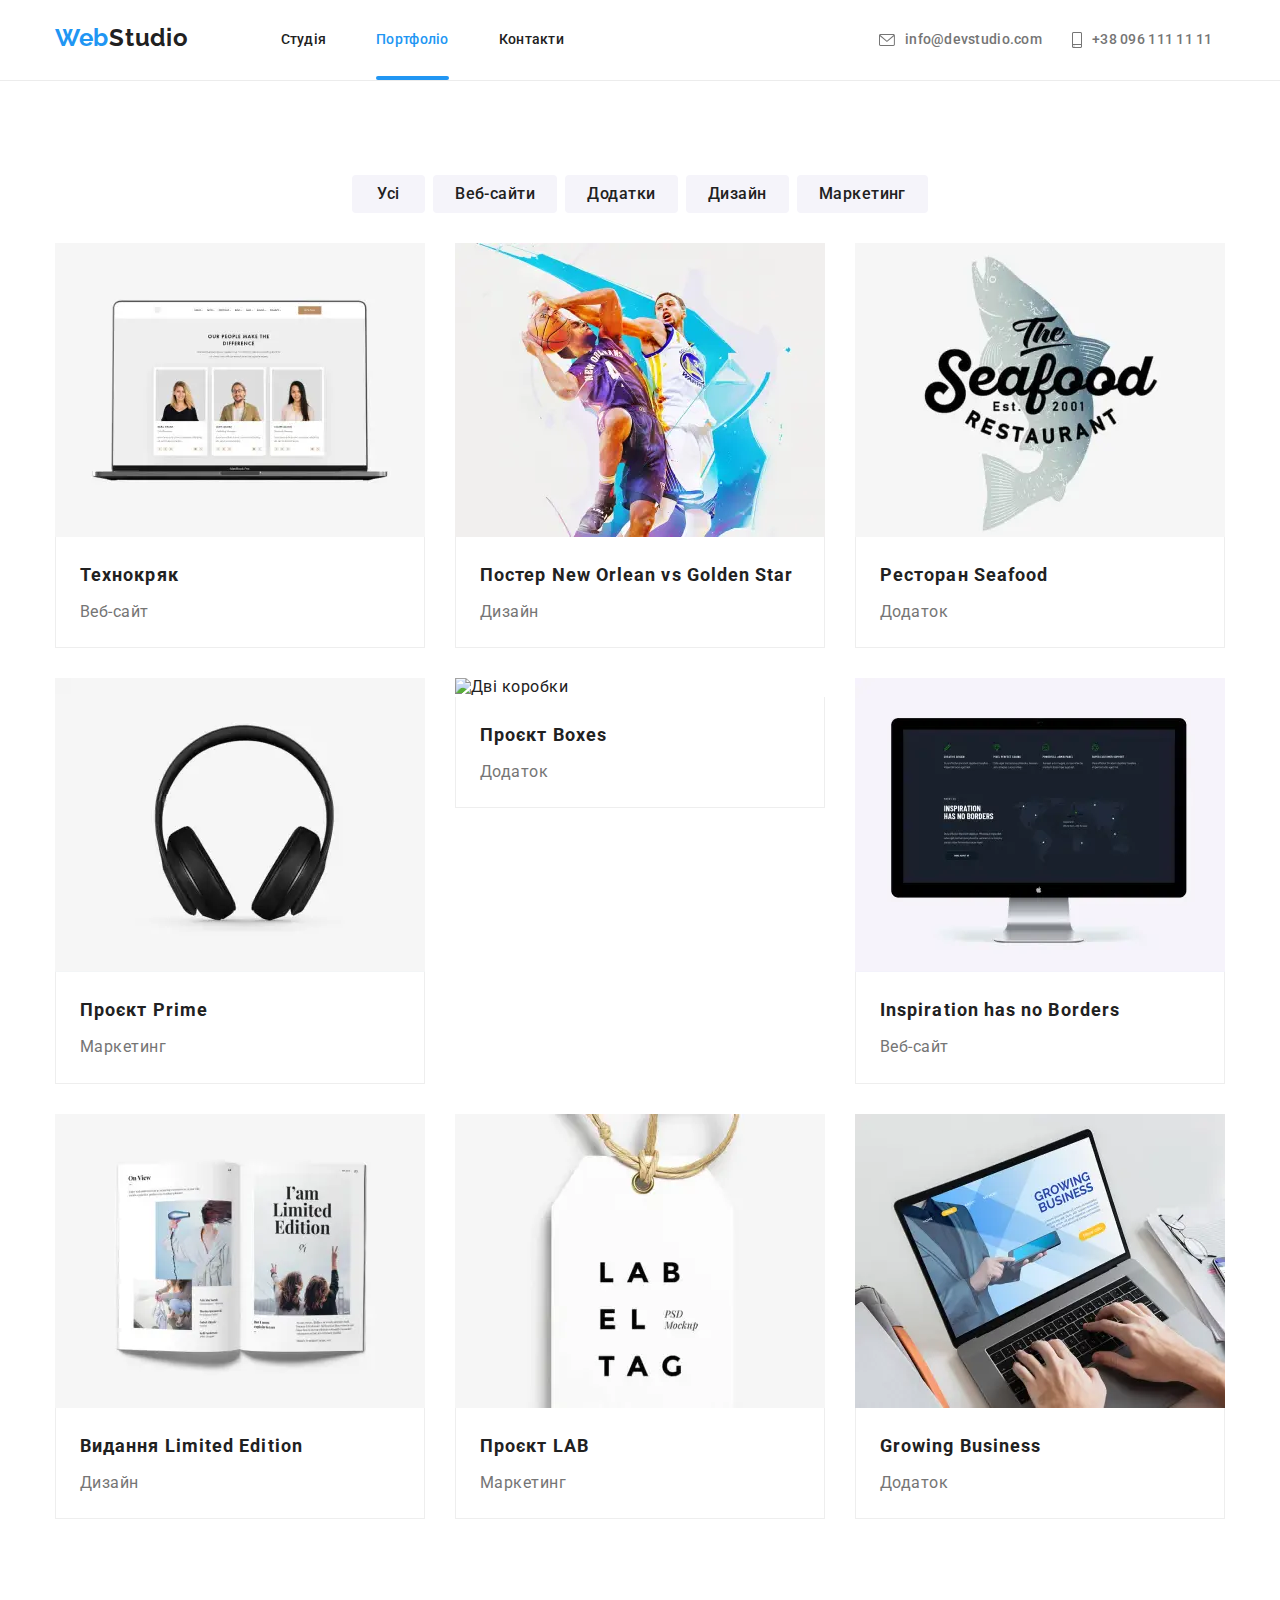
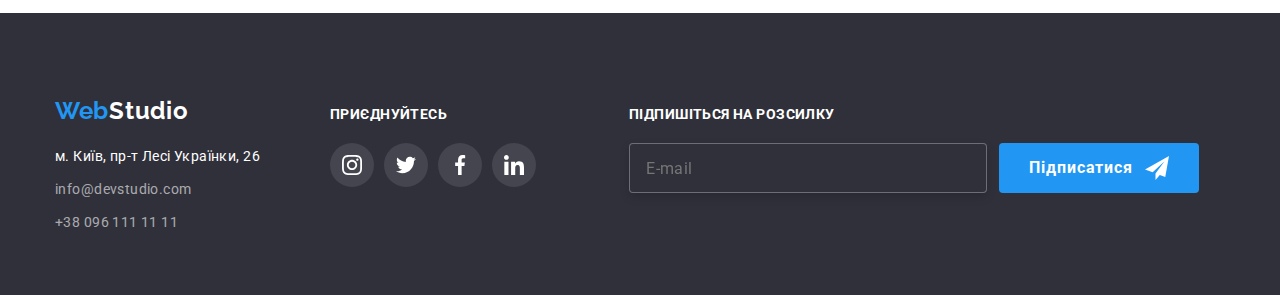
==== commit a0b9ed36: "finish photo" ====
--- a/portfolio.html
+++ b/portfolio.html
@@ -22,7 +22,7 @@
           </a>
 
           <button
-            class="menu-toggle js-open-menu"
+            class="menu-toggle menu-toggle--open js-open-menu"
             type="button"
             aria-expanded="false"
             aria-controls="mobile-menu"
@@ -84,7 +84,7 @@
 
     <div class="menu-container js-menu-container" id="mobile-menu">
       <button
-        class="menu-toggle js-close-menu"
+        class="menu-toggle menu-toggle--close js-close-menu"
         type="button"
         aria-expanded="false"
         aria-controls="mobile-menu"
@@ -189,17 +189,56 @@
                   <picture>
                     <source
                       srcset="
-                        ./images/portfolio1.webp    1x,
-                        ./images/portfolio1@2x.webp 2x
-                      "
-                      type="image/webp"
+                        ./images/portfolio1-480.webp    1x,
+                        ./images/portfolio1@2x-480.webp 2x
+                      "
+                      type="image/webp"
+                      media="(max-width: 767px)"
+                    />
+                    <source
+                      srcset="
+                        ./images/portfolio1-480.jpg    1x,
+                        ./images/portfolio1@2x-480.jpg 2x
+                      "
+                      type="image/jpg"
+                      media="(max-width: 767px)"
+                    />
+
+                    <source
+                      srcset="
+                        ./images/portfolio1-1200.webp    1x,
+                        ./images/portfolio1@2x-1200.webp 2x
+                      "
+                      type="image/webp"
+                      media="(min-width: 1200px)"
+                    />
+                    <source
+                      srcset="
+                        ./images/portfolio1-1200.jpg    1x,
+                        ./images/portfolio1@2x-1200.jpg 2x
+                      "
+                      type="image/jpg"
+                      media="(min-width: 1200px)"
+                    />
+
+                    <source
+                      srcset="
+                        ./images/portfolio1-768.webp    1x,
+                        ./images/portfolio1@2x-768.webp 2x
+                      "
+                      type="image/webp"
+                      media="(min-width: 768px)"
+                    />
+                    <source
+                      srcset="
+                        ./images/portfolio1-768.jpg    1x,
+                        ./images/portfolio1@2x-768.jpg 2x
+                      "
+                      type="image/jpg"
+                      media="(min-width: 768px)"
                     />
                     <img
-                      srcset="
-                        ./images/portfolio1.jpg    1x,
-                        ./images/portfolio1@2x.jpg 2x
-                      "
-                      src="./images/portfolio1.jpg"
+                      src="./images/portfolio1-1200.jpg"
                       alt="Ноутбук"
                       class="portfolio-card__image"
                     />
@@ -226,17 +265,56 @@
                   <picture>
                     <source
                       srcset="
-                        ./images/portfolio2.webp    1x,
-                        ./images/portfolio2@2x.webp 2x
-                      "
-                      type="image/webp"
+                        ./images/portfolio2-480.webp    1x,
+                        ./images/portfolio2@2x-480.webp 2x
+                      "
+                      type="image/webp"
+                      media="(max-width: 767px)"
+                    />
+                    <source
+                      srcset="
+                        ./images/portfolio2-480.jpg    1x,
+                        ./images/portfolio2@2x-480.jpg 2x
+                      "
+                      type="image/jpg"
+                      media="(max-width: 767px)"
+                    />
+
+                    <source
+                      srcset="
+                        ./images/portfolio2-1200.webp    1x,
+                        ./images/portfolio2@2x-1200.webp 2x
+                      "
+                      type="image/webp"
+                      media="(min-width: 1200px)"
+                    />
+                    <source
+                      srcset="
+                        ./images/portfolio2-1200.jpg    1x,
+                        ./images/portfolio2@2x-1200.jpg 2x
+                      "
+                      type="image/jpg"
+                      media="(min-width: 1200px)"
+                    />
+
+                    <source
+                      srcset="
+                        ./images/portfolio2-768.webp    1x,
+                        ./images/portfolio2@2x-768.webp 2x
+                      "
+                      type="image/webp"
+                      media="(min-width: 768px)"
+                    />
+                    <source
+                      srcset="
+                        ./images/portfolio2-768.jpg    1x,
+                        ./images/portfolio2@2x-768.jpg 2x
+                      "
+                      type="image/jpg"
+                      media="(min-width: 768px)"
                     />
                     <img
-                      srcset="
-                        ./images/portfolio2.jpg    1x,
-                        ./images/portfolio2@2x.jpg 2x
-                      "
-                      src="./images/portfolio2.jpg"
+                      src="./images/portfolio2-1200.jpg"
                       alt="Два баскетболіста"
                       class="portfolio-card__image"
                     />
@@ -265,17 +343,56 @@
                   <picture>
                     <source
                       srcset="
-                        ./images/portfolio3.webp    1x,
-                        ./images/portfolio3@2x.webp 2x
-                      "
-                      type="image/webp"
+                        ./images/portfolio3-480.webp    1x,
+                        ./images/portfolio3@2x-480.webp 2x
+                      "
+                      type="image/webp"
+                      media="(max-width: 767px)"
+                    />
+                    <source
+                      srcset="
+                        ./images/portfolio3-480.jpg    1x,
+                        ./images/portfolio3@2x-480.jpg 2x
+                      "
+                      type="image/jpg"
+                      media="(max-width: 767px)"
+                    />
+
+                    <source
+                      srcset="
+                        ./images/portfolio3-1200.webp    1x,
+                        ./images/portfolio3@2x-1200.webp 2x
+                      "
+                      type="image/webp"
+                      media="(min-width: 1200px)"
+                    />
+                    <source
+                      srcset="
+                        ./images/portfolio3-1200.jpg    1x,
+                        ./images/portfolio3@2x-1200.jpg 2x
+                      "
+                      type="image/jpg"
+                      media="(min-width: 1200px)"
+                    />
+
+                    <source
+                      srcset="
+                        ./images/portfolio3-768.webp    1x,
+                        ./images/portfolio3@2x-768.webp 2x
+                      "
+                      type="image/webp"
+                      media="(min-width: 768px)"
+                    />
+                    <source
+                      srcset="
+                        ./images/portfolio3-768.jpg    1x,
+                        ./images/portfolio3@2x-768.jpg 2x
+                      "
+                      type="image/jpg"
+                      media="(min-width: 768px)"
                     />
                     <img
-                      srcset="
-                        ./images/portfolio3.jpg    1x,
-                        ./images/portfolio3@2x.jpg 2x
-                      "
-                      src="./images/portfolio3.jpg"
+                      src="./images/portfolio3-1200.jpg"
                       alt="Лого ресторану"
                       class="portfolio-card__image"
                     />
@@ -302,17 +419,56 @@
                   <picture>
                     <source
                       srcset="
-                        ./images/portfolio4.webp    1x,
-                        ./images/portfolio4@2x.webp 2x
-                      "
-                      type="image/webp"
+                        ./images/portfolio4-480.webp    1x,
+                        ./images/portfolio4@2x-480.webp 2x
+                      "
+                      type="image/webp"
+                      media="(max-width: 767px)"
+                    />
+                    <source
+                      srcset="
+                        ./images/portfolio4-480.jpg    1x,
+                        ./images/portfolio4@2x-480.jpg 2x
+                      "
+                      type="image/jpg"
+                      media="(max-width: 767px)"
+                    />
+
+                    <source
+                      srcset="
+                        ./images/portfolio4-1200.webp    1x,
+                        ./images/portfolio4@2x-1200.webp 2x
+                      "
+                      type="image/webp"
+                      media="(min-width: 1200px)"
+                    />
+                    <source
+                      srcset="
+                        ./images/portfolio4-1200.jpg    1x,
+                        ./images/portfolio4@2x-1200.jpg 2x
+                      "
+                      type="image/jpg"
+                      media="(min-width: 1200px)"
+                    />
+
+                    <source
+                      srcset="
+                        ./images/portfolio4-768.webp    1x,
+                        ./images/portfolio4@2x-768.webp 2x
+                      "
+                      type="image/webp"
+                      media="(min-width: 768px)"
+                    />
+                    <source
+                      srcset="
+                        ./images/portfolio4-768.jpg    1x,
+                        ./images/portfolio4@2x-768.jpg 2x
+                      "
+                      type="image/jpg"
+                      media="(min-width: 768px)"
                     />
                     <img
-                      srcset="
-                        ./images/portfolio4.jpg    1x,
-                        ./images/portfolio4@2x.jpg 2x
-                      "
-                      src="./images/portfolio4.jpg"
+                      src="./images/portfolio4-1200.jpg"
                       alt="Навушники"
                       class="portfolio-card__image"
                     />
@@ -339,17 +495,56 @@
                   <picture>
                     <source
                       srcset="
-                        ./images/portfolio5.webp    1x,
-                        ./images/portfolio5@2x.webp 2x
-                      "
-                      type="image/webp"
+                        ./images/portfolio5-480.webp    1x,
+                        ./images/portfolio5@2x-480.webp 2x
+                      "
+                      type="image/webp"
+                      media="(max-width: 767px)"
+                    />
+                    <source
+                      srcset="
+                        ./images/portfolio5-480.jpg    1x,
+                        ./images/portfolio5@2x-480.jpg 2x
+                      "
+                      type="image/jpg"
+                      media="(max-width: 767px)"
+                    />
+
+                    <source
+                      srcset="
+                        ./images/portfolio5-1200.webp    1x,
+                        ./images/portfolio5@2x-1200.webp 2x
+                      "
+                      type="image/webp"
+                      media="(min-width: 1200px)"
+                    />
+                    <source
+                      srcset="
+                        ./images/portfolio5-1200.jpg    1x,
+                        ./images/portfolio5@2x-1200.jpg 2x
+                      "
+                      type="image/jpg"
+                      media="(min-width: 1200px)"
+                    />
+
+                    <source
+                      srcset="
+                        ./images/portfolio5-768.webp    1x,
+                        ./images/portfolio5@2x-768.webp 2x
+                      "
+                      type="image/webp"
+                      media="(min-width: 768px)"
+                    />
+                    <source
+                      srcset="
+                        ./images/portfolio5-768.jpg    1x,
+                        ./images/portfolio5@2x-768.jpg 2x
+                      "
+                      type="image/jpg"
+                      media="(min-width: 768px)"
                     />
                     <img
-                      srcset="
-                        ./images/portfolio5.jpg    1x,
-                        ./images/portfolio5@2x.jpg 2x
-                      "
-                      src="./images/portfolio5.jpg"
+                      src="./images/portfolio5-1200.jpg"
                       alt="Дві коробки"
                       class="portfolio-card__image"
                     />
@@ -376,17 +571,56 @@
                   <picture>
                     <source
                       srcset="
-                        ./images/portfolio6.webp    1x,
-                        ./images/portfolio6@2x.webp 2x
-                      "
-                      type="image/webp"
+                        ./images/portfolio6-480.webp    1x,
+                        ./images/portfolio6@2x-480.webp 2x
+                      "
+                      type="image/webp"
+                      media="(max-width: 767px)"
+                    />
+                    <source
+                      srcset="
+                        ./images/portfolio6-480.jpg    1x,
+                        ./images/portfolio6@2x-480.jpg 2x
+                      "
+                      type="image/jpg"
+                      media="(max-width: 767px)"
+                    />
+
+                    <source
+                      srcset="
+                        ./images/portfolio6-1200.webp    1x,
+                        ./images/portfolio6@2x-1200.webp 2x
+                      "
+                      type="image/webp"
+                      media="(min-width: 1200px)"
+                    />
+                    <source
+                      srcset="
+                        ./images/portfolio6-1200.jpg    1x,
+                        ./images/portfolio6@2x-1200.jpg 2x
+                      "
+                      type="image/jpg"
+                      media="(min-width: 1200px)"
+                    />
+
+                    <source
+                      srcset="
+                        ./images/portfolio6-768.webp    1x,
+                        ./images/portfolio6@2x-768.webp 2x
+                      "
+                      type="image/webp"
+                      media="(min-width: 768px)"
+                    />
+                    <source
+                      srcset="
+                        ./images/portfolio6-768.jpg    1x,
+                        ./images/portfolio6@2x-768.jpg 2x
+                      "
+                      type="image/jpg"
+                      media="(min-width: 768px)"
                     />
                     <img
-                      srcset="
-                        ./images/portfolio6.jpg    1x,
-                        ./images/portfolio6@2x.jpg 2x
-                      "
-                      src="./images/portfolio6.jpg"
+                      src="./images/portfolio6-1200.jpg"
                       alt="Монітор"
                       class="portfolio-card__image"
                     />
@@ -415,17 +649,56 @@
                   <picture>
                     <source
                       srcset="
-                        ./images/portfolio7.webp    1x,
-                        ./images/portfolio7@2x.webp 2x
-                      "
-                      type="image/webp"
+                        ./images/portfolio7-480.webp    1x,
+                        ./images/portfolio7@2x-480.webp 2x
+                      "
+                      type="image/webp"
+                      media="(max-width: 767px)"
+                    />
+                    <source
+                      srcset="
+                        ./images/portfolio7-480.jpg    1x,
+                        ./images/portfolio7@2x-480.jpg 2x
+                      "
+                      type="image/jpg"
+                      media="(max-width: 767px)"
+                    />
+
+                    <source
+                      srcset="
+                        ./images/portfolio7-1200.webp    1x,
+                        ./images/portfolio7@2x-1200.webp 2x
+                      "
+                      type="image/webp"
+                      media="(min-width: 1200px)"
+                    />
+                    <source
+                      srcset="
+                        ./images/portfolio7-1200.jpg    1x,
+                        ./images/portfolio7@2x-1200.jpg 2x
+                      "
+                      type="image/jpg"
+                      media="(min-width: 1200px)"
+                    />
+
+                    <source
+                      srcset="
+                        ./images/portfolio7-768.webp    1x,
+                        ./images/portfolio7@2x-768.webp 2x
+                      "
+                      type="image/webp"
+                      media="(min-width: 768px)"
+                    />
+                    <source
+                      srcset="
+                        ./images/portfolio7-768.jpg    1x,
+                        ./images/portfolio7@2x-768.jpg 2x
+                      "
+                      type="image/jpg"
+                      media="(min-width: 768px)"
                     />
                     <img
-                      srcset="
-                        ./images/portfolio7.jpg    1x,
-                        ./images/portfolio7@2x.jpg 2x
-                      "
-                      src="./images/portfolio7.jpg"
+                      src="./images/portfolio7-1200.jpg"
                       alt="Сторінки журналу"
                       class="portfolio-card__image"
                     />
@@ -452,17 +725,56 @@
                   <picture>
                     <source
                       srcset="
-                        ./images/portfolio8.webp    1x,
-                        ./images/portfolio8@2x.webp 2x
-                      "
-                      type="image/webp"
+                        ./images/portfolio8-480.webp    1x,
+                        ./images/portfolio8@2x-480.webp 2x
+                      "
+                      type="image/webp"
+                      media="(max-width: 767px)"
+                    />
+                    <source
+                      srcset="
+                        ./images/portfolio8-480.jpg    1x,
+                        ./images/portfolio8@2x-480.jpg 2x
+                      "
+                      type="image/jpg"
+                      media="(max-width: 767px)"
+                    />
+
+                    <source
+                      srcset="
+                        ./images/portfolio8-1200.webp    1x,
+                        ./images/portfolio8@2x-1200.webp 2x
+                      "
+                      type="image/webp"
+                      media="(min-width: 1200px)"
+                    />
+                    <source
+                      srcset="
+                        ./images/portfolio8-1200.jpg    1x,
+                        ./images/portfolio8@2x-1200.jpg 2x
+                      "
+                      type="image/jpg"
+                      media="(min-width: 1200px)"
+                    />
+
+                    <source
+                      srcset="
+                        ./images/portfolio8-768.webp    1x,
+                        ./images/portfolio8@2x-768.webp 2x
+                      "
+                      type="image/webp"
+                      media="(min-width: 768px)"
+                    />
+                    <source
+                      srcset="
+                        ./images/portfolio8-768.jpg    1x,
+                        ./images/portfolio8@2x-768.jpg 2x
+                      "
+                      type="image/jpg"
+                      media="(min-width: 768px)"
                     />
                     <img
-                      srcset="
-                        ./images/portfolio8.jpg    1x,
-                        ./images/portfolio8@2x.jpg 2x
-                      "
-                      src="./images/portfolio8.jpg"
+                      src="./images/portfolio8-1200.jpg"
                       alt="Етикетка"
                       class="portfolio-card__image"
                     />
@@ -490,17 +802,56 @@
                     <picture>
                       <source
                         srcset="
-                          ./images/portfolio9.webp    1x,
-                          ./images/portfolio9@2x.webp 2x
+                          ./images/portfolio9-480.webp    1x,
+                          ./images/portfolio9@2x-480.webp 2x
                         "
                         type="image/webp"
+                        media="(max-width: 767px)"
+                      />
+                      <source
+                        srcset="
+                          ./images/portfolio9-480.jpg    1x,
+                          ./images/portfolio9@2x-480.jpg 2x
+                        "
+                        type="image/jpg"
+                        media="(max-width: 767px)"
+                      />
+
+                      <source
+                        srcset="
+                          ./images/portfolio9-1200.webp    1x,
+                          ./images/portfolio9@2x-1200.webp 2x
+                        "
+                        type="image/webp"
+                        media="(min-width: 1200px)"
+                      />
+                      <source
+                        srcset="
+                          ./images/portfolio9-1200.jpg    1x,
+                          ./images/portfolio9@2x-1200.jpg 2x
+                        "
+                        type="image/jpg"
+                        media="(min-width: 1200px)"
+                      />
+
+                      <source
+                        srcset="
+                          ./images/portfolio9-768.webp    1x,
+                          ./images/portfolio9@2x-768.webp 2x
+                        "
+                        type="image/webp"
+                        media="(min-width: 768px)"
+                      />
+                      <source
+                        srcset="
+                          ./images/portfolio9-768.jpg    1x,
+                          ./images/portfolio9@2x-768.jpg 2x
+                        "
+                        type="image/jpg"
+                        media="(min-width: 768px)"
                       />
                       <img
-                        srcset="
-                          ./images/portfolio9.jpg    1x,
-                          ./images/portfolio9@2x.jpg 2x
-                        "
-                        src="./images/portfolio9.jpg"
+                        src="./images/portfolio9-1200.jpg"
                         alt="Ноутбук"
                         class="portfolio-card__image"
                       />
--- a/css/main.min.css
+++ b/css/main.min.css
@@ -1 +1 @@
-/*! modern-normalize v1.1.0 | MIT License | https://github.com/sindresorhus/modern-normalize */*,::before,::after{box-sizing:border-box}html{line-height:1.15;-webkit-text-size-adjust:100%;-moz-tab-size:4;tab-size:4}body{margin:0;font-family:system-ui,-apple-system,"Segoe UI",Roboto,Helvetica,Arial,sans-serif,"Apple Color Emoji","Segoe UI Emoji"}hr{height:0;color:inherit}abbr[title]{text-decoration:underline dotted}b,strong{font-weight:bolder}code,kbd,samp,pre{font-family:ui-monospace,SFMono-Regular,Consolas,"Liberation Mono",Menlo,monospace;font-size:1em}small{font-size:80%}sub,sup{font-size:75%;line-height:0;position:relative;vertical-align:baseline}sub{bottom:-0.25em}sup{top:-0.5em}table{text-indent:0;border-color:inherit}button,input,optgroup,select,textarea{font-family:inherit;font-size:100%;line-height:1.15;margin:0}button,select{text-transform:none}button,[type=button],[type=reset],[type=submit]{-webkit-appearance:button}::-moz-focus-inner{border-style:none;padding:0}:-moz-focusring{outline:1px dotted ButtonText}:-moz-ui-invalid{box-shadow:none}legend{padding:0}progress{vertical-align:baseline}::-webkit-inner-spin-button,::-webkit-outer-spin-button{height:auto}[type=search]{-webkit-appearance:textfield;outline-offset:-2px}::-webkit-search-decoration{-webkit-appearance:none}::-webkit-file-upload-button{-webkit-appearance:button;font:inherit}summary{display:list-item}.visually-hidden{position:absolute;width:1px;height:1px;margin:-1px;border:0;padding:0;white-space:nowrap;clip-path:inset(100%);clip:rect(0 0 0 0);overflow:hidden}.send-button,.form__button,.hero__button{display:flex;align-items:center;justify-content:center;font-weight:700;font-size:16px;line-height:1.87;letter-spacing:.06em;border:none;border-radius:4px;min-width:200px;height:50px;background-color:#2196f3;color:#fff;cursor:pointer}.main-page{color:#212121;background-color:#fff;font-family:Roboto,sans-serif;letter-spacing:.03em}.container{padding-left:15px;padding-right:15px;margin-left:auto;margin-right:auto}@media screen and (min-width: 480px){.container{width:480px}}@media screen and (min-width: 768px){.container{width:768px}}@media screen and (min-width: 1200px){.container{width:1200px}}p,h1,h2,h3{margin-top:0;margin-bottom:0}ul{list-style:none;margin:0;padding:0}a{color:inherit;text-decoration:none;transition-duration:250ms;transition-timing-function:cubic-bezier(0.4, 0, 0.2, 1)}img{display:block;height:auto;width:100%}.page-header{border-bottom:1px solid #ececec}.flex-container{display:flex}@media screen and (min-width: 768px){.site-nav{display:flex;align-items:center;justify-content:center}}@media screen and (max-width: 767px){.mobile-header{display:flex}}@media screen and (max-width: 767px){.menu-toggle{display:flex;align-items:center;justify-content:center;min-width:40px;min-height:40px;border:none;background-color:rgba(0,0,0,0);padding:0;margin-left:276px;margin-top:auto;margin-bottom:auto;cursor:pointer}}@media screen and (min-width: 768px){.menu-container,.menu-toggle{display:none}}@media screen and (max-width: 767px){.menu-container{z-index:10;position:fixed;background-color:#fff;top:0;right:0;width:100%;height:100%;overflow-y:auto;padding-top:48px;padding-left:40px;padding-bottom:48px;transform:translateX(100%);transition:transform 250ms cubic-bezier(0.4, 0, 0.2, 1)}.menu-container .menu-toggle{position:absolute;top:10px;right:15px;transition:color 250ms cubic-bezier(0.4, 0, 0.2, 1)}.menu-container .menu-toggle:hover,.menu-container .menu-toggle:focus{color:#2196f3}}@media screen and (max-width: 767px){.menu-container.is-open{transform:translateX(0)}}@media screen and (max-width: 767px){.menu{display:none}}@media screen and (max-width: 767px){.list-navigation{margin-bottom:302px}}@media screen and (min-width: 768px){.list-navigation{display:flex;align-items:center;justify-content:center;margin-left:87px;margin-right:96px}}@media screen and (min-width: 1200px){.list-navigation{margin-left:92px;margin-right:315px}}@media screen and (max-width: 767px){.list-navigation__item+.list-navigation__item{margin-top:35px}}@media screen and (min-width: 768px){.list-navigation__item:not(:last-child){margin-right:50px}}@media screen and (max-width: 767px){.list-navigation__link{font-weight:500;font-size:40px;line-height:1.17;letter-spacing:.02em}.list-navigation__link--studio-current,.list-navigation__link--portfolio-current{color:#2196f3}}@media screen and (min-width: 768px){.list-navigation__link{display:flex;align-items:center;justify-content:center;font-weight:500;font-size:14px;line-height:1.14;letter-spacing:.02em;padding-top:32px;padding-bottom:32px;color:#212121}.list-navigation__link--studio-current,.list-navigation__link--portfolio-current{position:relative;color:#2196f3}.list-navigation__link--studio-current::after,.list-navigation__link--portfolio-current::after{position:absolute;bottom:0;content:"";width:100%;height:4px;border-radius:2px;background-color:#2196f3}.list-navigation__link--studio-current::after{bottom:-1px}.list-navigation__link:hover,.list-navigation__link:focus{color:#2196f3;transform:250ms cubic-bezier(0.4, 0, 0.2, 1)}}@media screen and (max-width: 767px){.header-contacts{display:flex;flex-direction:column-reverse;margin-bottom:64px}}@media screen and (min-width: 1200px){.header-contacts{display:flex;align-items:center;justify-content:center}}@media screen and (max-width: 767px){.header-contacts__item+.header-contacts__item{margin-bottom:32px}}@media screen and (min-width: 768px)and (max-width: 1199px){.header-contacts__item+.header-contacts__item{margin-top:10px}}@media screen and (min-width: 1200px){.header-contacts__item+.header-contacts__item{margin-left:30px}}.header-contacts__link{color:#757575}@media screen and (max-width: 767px){.header-contacts__link--number{font-weight:500;font-size:34px;line-height:1.18;letter-spacing:.02em;color:#2196f3}.header-contacts__link--mail{font-weight:500;font-size:24px;line-height:1.17;letter-spacing:.02em}}@media screen and (min-width: 768px){.header-contacts__link{font-weight:500;font-size:12px;line-height:1.17;letter-spacing:.02em;display:flex}}@media screen and (min-width: 1200px){.header-contacts__link{display:flex;align-items:center;justify-content:center;font-weight:500;font-size:14px;line-height:1.14;letter-spacing:.02em;padding-top:32px;padding-bottom:32px}.header-contacts__link:hover,.header-contacts__link:focus{color:#2196f3;transform:250ms cubic-bezier(0.4, 0, 0.2, 1)}}@media screen and (max-width: 767px){.header-contacts__icon{display:none}}@media screen and (min-width: 768px){.header-contacts__icon{margin-right:8px;fill:currentColor}}@media screen and (min-width: 1200px){.header-contacts__icon{margin-right:10px}}.social-media-list{display:none}@media screen and (max-width: 767px){.social-media-list{display:flex}}@media screen and (max-width: 767px){.social-media-list__item{display:flex;align-items:center}.social-media-list__item::after{display:block;content:"";margin-right:10px;margin-left:10px;width:22px;height:0;border:1px solid rgba(33,33,33,.2);transform:rotate(90deg)}.social-media-list__item--without-elem::after{display:none}}@media screen and (max-width: 767px){.social-media-list__link{font-weight:500;font-size:18px;line-height:1.22;letter-spacing:.02em;color:#2196f3}}.logo{display:block;font-weight:700;font-size:24px;line-height:1.17;letter-spacing:.03em;font-family:Raleway,sans-serif;padding-top:24px}@media screen and (max-width: 767px){.logo{padding-top:16px;padding-bottom:16px}}.logo__name-start{color:#2196f3}.logo__name-end--black{color:#212121}.logo__name-end--white{color:#fff}.hero{padding-top:118px;padding-bottom:118px;height:400px;margin-left:auto;margin-right:auto;background-image:linear-gradient(to right, rgba(47, 48, 58, 0.4), rgba(47, 48, 58, 0.4)),url("/images/header-img.jpg");border:1px solid #000;background-repeat:no-repeat;background-position:center;background-size:cover;background-color:#c4c4c4}@media screen and (min-width: 1200px){.hero{padding-top:200px;padding-bottom:200px;height:600px;max-width:1600px}}@media screen and (min-device-pixel-ratio: 2),(-webkit-min-device-pixel-ratio: 2),(min-resolution: 192dpi),(min-resolution: 2dppx){.hero{background-image:linear-gradient(to right, rgba(47, 48, 58, 0.4), rgba(47, 48, 58, 0.4)),url("/images/header-img@2x.jpg")}}.title-box{max-width:360px;margin-left:auto;margin-right:auto;text-align:center}@media screen and (min-width: 1200px){.title-box{max-width:700px}}.hero__title{font-weight:900;font-size:26px;line-height:1.61;letter-spacing:.06em;text-transform:uppercase;margin-bottom:30px;color:#fff}@media screen and (min-width: 1200px){.hero__title{font-weight:900;font-size:44px;line-height:1.36;letter-spacing:.06em}}.hero__button{margin-left:auto;margin-right:auto;transition:background-color 250ms cubic-bezier(0.4, 0, 0.2, 1)}.hero__button:hover,.hero__button:focus{background-color:#188ce8}.backdrop{position:fixed;top:0;left:0;width:100%;height:100%;background-color:rgba(0,0,0,.2);opacity:1;transition:opacity 250ms cubic-bezier(0.4, 0, 0.2, 1);z-index:9;overflow-y:scroll}.backdrop.is-hidden{opacity:0;pointer-events:none}.backdrop.is-hidden.modal{transform:translate(-50%, -50%)}.modal{position:absolute;width:450px;height:609px;border-radius:4px;background-color:#fff;top:50%;left:50%;transform:translate(-50%, -50%);transition:transform 250ms cubic-bezier(0.4, 0, 0.2, 1)}@media screen and (min-width: 1200px){.modal{width:528px;height:581px}}.close-button{position:absolute;top:8px;right:8px;width:30px;height:30px;padding:6px;border-radius:50%;background-color:#fff;border:1px solid rgba(0,0,0,.1);cursor:pointer;transition:fill 250ms cubic-bezier(0.4, 0, 0.2, 1)}.close-button:hover,.close-button:focus{fill:#2196f3}.form{padding:40px 40px}.form__title{font-weight:700;font-size:20px;line-height:1.15;letter-spacing:.03em;margin-bottom:12px;text-align:center}.form-field{position:relative;display:flex;flex-direction:column;margin-bottom:10px}.form-field__name{font-weight:400;font-size:12px;line-height:1.16;letter-spacing:.01em;margin-bottom:4px;text-align:left;color:#757575}.form-field__input{height:40px;padding:11px 12px 11px 42px;border:1px solid rgba(33,33,33,.2);border-radius:4px;transition:border-color 250ms cubic-bezier(0.4, 0, 0.2, 1)}.form-field__input:hover,.form-field__input:focus{border-color:#2196f3;outline:rgba(0,0,0,0);cursor:pointer}.form-field__icon{position:absolute;bottom:11px;left:12px;transition:fill 250ms cubic-bezier(0.4, 0, 0.2, 1)}.form-field__input:focus+.form-field__icon{fill:#2196f3}.form-field__comment{font-weight:400;font-size:12px;line-height:1.16;letter-spacing:.01em;color:#757575;height:120px;padding:12px 16px;border:1px solid rgba(33,33,33,.2);border-radius:4px;resize:none;transition:border-color 250ms cubic-bezier(0.4, 0, 0.2, 1)}.form-field__comment:hover,.form-field__comment:focus{border-color:#2196f3;outline:rgba(0,0,0,0)}.policy{margin-top:20px;margin-bottom:30px}.policy__text{display:flex;justify-content:flex-start;align-items:center;font-weight:400;font-size:12px;line-height:1.16;letter-spacing:.03em;color:#757575}@media screen and (min-width: 1200px){.policy__text{font-weight:400;font-size:14px;line-height:1.71;letter-spacing:.03em}}.policy__link{margin-left:4px;color:#2196f3}.policy__checkbox{appearance:none;position:absolute}.policy__icon{width:16px;height:15px;border:1px solid #000;border-width:2px;border-radius:2px;margin-right:9px;fill:#fff;transition:background-color 250ms cubic-bezier(0.4, 0, 0.2, 1)}.policy__checkbox:checked+.policy__icon{background-color:#2196f3;background-origin:content-box;border-color:#2196f3}.form__button{margin-right:auto;margin-left:auto;transition:background-color 250ms cubic-bezier(0.4, 0, 0.2, 1)}.form__button:hover,.form__button:focus{background-color:#188ce8}.properties{padding-top:60px;padding-bottom:60px}@media screen and (min-width: 1200px){.properties{padding-top:94px;padding-bottom:0}}.peculiarities{display:flex;flex-wrap:wrap;gap:30px}.peculiarities__item{flex-basis:100%}@media screen and (min-width: 768px){.peculiarities__item{flex-basis:calc((100% - 30px)/2)}}@media screen and (min-width: 1200px){.peculiarities__item{flex-basis:calc((100% - 90px)/4)}}.peculiarities__image{padding:25px 190px;height:120px;border-radius:4px;background-color:#f5f4fa;margin-bottom:30px}@media screen and (min-width: 768px){.peculiarities__image{padding:25px 142px}}@media screen and (min-width: 1200px){.peculiarities__image{padding:25px 100px}}.peculiarities__title{font-weight:700;font-size:14px;line-height:1.14;letter-spacing:.03em;text-transform:uppercase;text-align:center;margin-bottom:10px}@media screen and (min-width: 1200px){.peculiarities__title{text-align:left}}.peculiarities__text{font-weight:400;font-size:14px;line-height:1.7;letter-spacing:.03em;color:#757575}.description{padding-top:94px;padding-bottom:94px}@media screen and (max-width: 1199px){.description{display:none}}.works{display:flex;flex-wrap:wrap;gap:30px}.works__item{position:relative;display:block;z-index:1;flex-basis:calc((100% - 60px)/3)}.works__label{position:absolute;bottom:0;font-weight:700;font-size:14px;line-height:1.14;letter-spacing:.03em;text-align:center;text-transform:uppercase;height:70px;width:100%;background-color:rgba(47,48,58,.8);color:#fff;padding-top:27px;padding-bottom:27px}.team-section{padding-top:60px;padding-bottom:60px;background-color:#f5f4fa}@media screen and (min-width: 1200px){.team-section{padding-top:94px;padding-bottom:94px}}.title{font-weight:700;font-size:28px;line-height:1.18;letter-spacing:.03em;text-align:center;margin-bottom:30px}@media screen and (min-width: 1200px){.title{font-weight:700;font-size:36px;line-height:1.2;letter-spacing:.03em;margin-bottom:50px}}@media screen and (min-width: 768px){.team{display:flex;flex-wrap:wrap;gap:30px}}@media screen and (max-width: 767px){.team__item{width:450px}.team__item:not(:last-child){margin-bottom:30px}}@media screen and (min-width: 768px){.team__item{width:calc((100% - 30px)/2)}}@media screen and (min-width: 1200px){.team__item{width:calc((100% - 90px)/4)}}.team__content{background-color:#fff;text-align:center;padding-bottom:24px;box-shadow:0px 1px 3px rgba(0,0,0,.12),0px 1px 1px rgba(0,0,0,.14),0px 2px 1px rgba(0,0,0,.2);border-radius:0px 0px 4px 4px}@media screen and (min-width: 1200px){.team__content{padding-bottom:30px}}.team__photo{margin-bottom:30px}.team__name{font-weight:500;font-size:16px;line-height:1.2;letter-spacing:.03em;margin-bottom:10px}.team__position{font-weight:400;font-size:16px;line-height:1.2;letter-spacing:.03em;color:#757575;margin-bottom:16px}.soc-med{display:flex;align-items:center;justify-content:center}.soc-med__item+.soc-med__item{margin-left:10px}.soc-med__link{display:flex;align-items:center;justify-content:center;width:44px;height:44px;border-radius:50%;fill:#afb1b8}@media screen and (min-width: 1200px){.soc-med__link{transition:fill 250ms cubic-bezier(0.4, 0, 0.2, 1),background-color 250ms cubic-bezier(0.4, 0, 0.2, 1)}.soc-med__link:hover,.soc-med__link:focus{fill:#fff;background-color:#2196f3}}.clients-section{padding-top:60px;padding-bottom:60px}@media screen and (min-width: 1200px){.clients-section{padding-top:94px;padding-bottom:94px}}.clients{display:flex;flex-wrap:wrap;gap:30px}.clients__item{flex-basis:calc((100% - 30px)/2)}@media screen and (min-width: 768px){.clients__item{flex-basis:calc((100% - 60px)/3)}}@media screen and (min-width: 1200px){.clients__item{flex-basis:calc((100% - 150px)/6)}}.clients__link{display:flex;align-items:center;justify-content:center;color:#afb1b8;height:92px;border:1px solid currentColor;border-radius:4px;fill:currentColor;transition-duration:250ms;transition-timing-function:cubic-bezier(0.4, 0, 0.2, 1)}.clients__link:hover,.clients__link:focus{color:#2196f3;transform:250ms cubic-bezier(0.4, 0, 0.2, 1)}.footer{padding-top:60px;padding-bottom:60px;background-color:#2f303a}@media screen and (max-width: 767px){.footer-container{text-align:center}}@media screen and (min-width: 1200px){.footer-container{display:flex;align-items:baseline}}@media screen and (min-width: 768px){.tablet-container{display:flex;align-items:baseline}}@media screen and (min-width: 768px)and (max-width: 1199px){.footer-adress{text-align:center;margin-right:165px;margin-left:76px;margin-bottom:60px}}.footer-contacts{margin-top:4px}@media screen and (min-width: 768px){.footer-contacts{margin-top:20px}}@media screen and (max-width: 1199px){.footer-contacts{margin-bottom:60px}}.footer-contacts__item:not(:last-child){margin-bottom:8px}@media screen and (min-width: 1200px){.footer-contacts__item:not(:last-child){margin-bottom:9px}}.footer-contacts__link{font-weight:400;font-size:14px;line-height:1.7;letter-spacing:.03em;font-style:normal;display:block;color:rgba(255,255,255,.6);transition:color 250ms cubic-bezier(0.4, 0, 0.2, 1)}.footer-contacts__link--white{color:#fff}.footer-contacts__link:hover,.footer-contacts__link:focus{color:#2196f3}@media screen and (min-width: 1200px){.social-media{margin-left:70px}}.footer-text{font-weight:700;font-size:14px;line-height:1.14;letter-spacing:.03em;text-transform:uppercase;color:#fff;margin-bottom:20px}@media screen and (max-width: 1199px){.footer-text{text-align:center}}.footer-soc-med{display:flex;align-items:center;justify-content:center}@media screen and (max-width: 767px){.footer-soc-med{margin-bottom:60px}}.soc-med__item+.soc-med__item{margin-left:10px}.soc-med__link--footer{fill:#fff;background-color:rgba(255,255,255,.1)}@media screen and (min-width: 1200px){.footer-send{display:flex;align-items:flex-end;margin-left:93px}}.field{display:flex;flex-direction:column}@media screen and (max-width: 1199px){.field{margin-bottom:20px}}.field__label{font-weight:700;font-size:14px;line-height:1.14;letter-spacing:.03em;text-transform:uppercase;color:#fff;text-align:center;margin-bottom:20px}@media screen and (min-width: 1200px){.field__label{text-align:left}}.field__input{font-weight:400;font-size:16px;line-height:1.25;letter-spacing:.03em;width:450px;height:50px;padding:15px 16px;border:1px solid rgba(255,255,255,.3);filter:drop-shadow(0px 4px 4px rgba(0, 0, 0, 0.15));border-radius:4px;background-color:#2f303a;color:rgba(255,255,255,.6);margin-left:auto;margin-right:auto;transition:border-color 250ms cubic-bezier(0.4, 0, 0.2, 1)}@media screen and (min-width: 1200px){.field__input{width:358px}}.field__input:hover,.field__input:focus{border-color:#2196f3;outline:rgba(0,0,0,0)}.send-button{margin-left:auto;margin-right:auto}@media screen and (min-width: 1200px){.send-button{margin-left:12px}}.send-button__icon{margin-left:12px}.main-section{padding-top:60px;padding-bottom:60px}@media screen and (min-width: 1200px){.main-section{padding-top:94px;padding-bottom:94px}}.button-list{display:flex;margin-bottom:40px}@media screen and (max-width: 767px){.button-list{flex-wrap:wrap}}@media screen and (min-width: 768px){.button-list{margin-bottom:30px;justify-content:center}}@media screen and (max-width: 767px){.button-list__item:not(:last-child){margin-right:8px;margin-bottom:15px}}@media screen and (min-width: 768px){.button-list__item+.button-list__item{margin-left:8px}}.button-list__unit{font-weight:500;font-size:16px;line-height:1.6;letter-spacing:.03em;min-width:73px;height:38px;padding:6px 22px;text-align:center;border-radius:4px;border:none;color:#212121;background-color:#f5f4fa;cursor:pointer;transition:background-color 250ms cubic-bezier(0.4, 0, 0.2, 1),color 250ms cubic-bezier(0.4, 0, 0.2, 1),box-shadow 250ms cubic-bezier(0.4, 0, 0.2, 1)}.button-list__unit:hover,.button-list__unit:focus{color:#fff;background-color:#2196f3;box-shadow:0px 4px 4px rgba(0,0,0,.25)}@media screen and (min-width: 768px){.portfolio-list{display:flex;flex-wrap:wrap;gap:30px}}.portfolio-list__item{flex-basis:100%}@media screen and (max-width: 767px){.portfolio-list__item:not(:last-child){margin-bottom:30px}}@media screen and (min-width: 768px){.portfolio-list__item{flex-basis:calc((100% - 30px)/2)}}@media screen and (min-width: 768px)and (max-width: 1199px){.portfolio-list__item{display:flex}}@media screen and (min-width: 1200px){.portfolio-list__item{flex-basis:calc((100% - 60px)/3)}}.portfolio-card{position:relative;overflow:hidden}.portfolio-card__content{font-weight:400;font-size:18px;line-height:1.55;letter-spacing:.03em;position:absolute;top:0;width:100%;height:100%;background-color:rgba(33,150,243,.9);opacity:0;padding-left:24px;padding-right:24px;padding-top:77px;color:#fff;transform:translateY(100%);transition:transform 250ms cubic-bezier(0.4, 0, 0.2, 1)}@media screen and (min-width: 768px){.portfolio-card__content{padding-top:49px}}@media screen and (min-width: 1200px){.portfolio-card__content{padding-top:63px}}.portfolio-card__label{font-weight:700;font-size:18px;line-height:2;letter-spacing:.06em;margin-bottom:4px;color:#212121}.portfolio-card__text{font-weight:400;font-size:16px;line-height:1.9;letter-spacing:.03em;color:#757575}.portfolio-list__link{display:block;transition:box-shadow 250ms cubic-bezier(0.4, 0, 0.2, 1)}.portfolio-list__link:hover{box-shadow:0px 4px 4px rgba(0,0,0,.25)}@media screen and (min-width: 768px)and (max-width: 1199px){.portfolio-list__link{display:flex;flex-direction:column}}.portfolio-list__link:hover .portfolio-card__content{transform:translateY(0);opacity:1}.border{border-bottom:1px solid #eee;border-left:1px solid #eee;border-right:1px solid #eee;padding:20px 24px}@media screen and (min-width: 768px)and (max-width: 1199px){.border{flex-grow:1}}/*# sourceMappingURL=main.min.css.map */+.visually-hidden{position:absolute;width:1px;height:1px;margin:-1px;border:0;padding:0;white-space:nowrap;clip-path:inset(100%);clip:rect(0 0 0 0);overflow:hidden}.send-button,.form__button,.hero__button{display:flex;align-items:center;justify-content:center;font-weight:700;font-size:16px;line-height:1.87;letter-spacing:.06em;border:none;border-radius:4px;min-width:200px;height:50px;background-color:#2196f3;color:#fff;cursor:pointer}.portfolio-list,.clients,.team{display:flex;flex-wrap:wrap;gap:30px}/*! modern-normalize v1.1.0 | MIT License | https://github.com/sindresorhus/modern-normalize */*,::before,::after{box-sizing:border-box}html{line-height:1.15;-webkit-text-size-adjust:100%;-moz-tab-size:4;tab-size:4}body{margin:0;font-family:system-ui,-apple-system,"Segoe UI",Roboto,Helvetica,Arial,sans-serif,"Apple Color Emoji","Segoe UI Emoji"}hr{height:0;color:inherit}abbr[title]{text-decoration:underline dotted}b,strong{font-weight:bolder}code,kbd,samp,pre{font-family:ui-monospace,SFMono-Regular,Consolas,"Liberation Mono",Menlo,monospace;font-size:1em}small{font-size:80%}sub,sup{font-size:75%;line-height:0;position:relative;vertical-align:baseline}sub{bottom:-0.25em}sup{top:-0.5em}table{text-indent:0;border-color:inherit}button,input,optgroup,select,textarea{font-family:inherit;font-size:100%;line-height:1.15;margin:0}button,select{text-transform:none}button,[type=button],[type=reset],[type=submit]{-webkit-appearance:button}::-moz-focus-inner{border-style:none;padding:0}:-moz-focusring{outline:1px dotted ButtonText}:-moz-ui-invalid{box-shadow:none}legend{padding:0}progress{vertical-align:baseline}::-webkit-inner-spin-button,::-webkit-outer-spin-button{height:auto}[type=search]{-webkit-appearance:textfield;outline-offset:-2px}::-webkit-search-decoration{-webkit-appearance:none}::-webkit-file-upload-button{-webkit-appearance:button;font:inherit}summary{display:list-item}.main-page{color:#212121;background-color:#fff;font-family:Roboto,sans-serif;letter-spacing:.03em}.container{padding-left:15px;padding-right:15px;margin-left:auto;margin-right:auto}@media screen and (min-width: 480px){.container{width:480px}}@media screen and (min-width: 768px){.container{width:768px}}@media screen and (min-width: 1200px){.container{width:1200px}}p,h1,h2,h3{margin-top:0;margin-bottom:0}ul{list-style:none;margin:0;padding:0}a{color:inherit;text-decoration:none}img{display:block;height:auto;max-width:100%}.logo{display:block;font-weight:700;font-size:24px;line-height:1.17;letter-spacing:.03em;font-family:Raleway,sans-serif;padding-top:24px}@media screen and (max-width: 767px){.logo{padding-top:16px;padding-bottom:16px}}.logo__name-start{color:#2196f3}.logo__name-end--black{color:#212121}.logo__name-end--white{color:#fff}.page-header{border-bottom:1px solid #ececec}@media screen and (min-width: 768px){.flex-container{display:flex}}@media screen and (min-width: 768px){.site-nav{display:flex;align-items:center;justify-content:center}}@media screen and (max-width: 767px){.mobile-header{display:flex}}@media screen and (max-width: 767px){.menu-toggle{display:flex;align-items:center;justify-content:center;min-width:40px;min-height:40px;border:none;background-color:rgba(0,0,0,0);padding:0;cursor:pointer}.menu-toggle--open{margin-left:auto;margin-top:auto;margin-bottom:auto}.menu-toggle--close{position:absolute;top:10px;right:15px;transition:color 250ms cubic-bezier(0.4, 0, 0.2, 1)}.menu-toggle--close:hover,.menu-toggle--close:focus{color:#2196f3}}@media screen and (min-width: 768px){.menu-container,.menu-toggle{display:none}}@media screen and (max-width: 767px){.menu-container{z-index:10;position:fixed;background-color:#fff;top:0;right:0;width:100%;height:100%;overflow-y:auto;padding-top:48px;padding-left:40px;padding-bottom:48px;transform:translateX(100%);transition:transform 250ms cubic-bezier(0.4, 0, 0.2, 1)}}@media screen and (max-width: 767px){.menu-container.is-open{transform:translateX(0)}}@media screen and (max-width: 767px){.menu{display:none}}@media screen and (max-width: 767px){.list-navigation{margin-bottom:302px}}@media screen and (min-width: 768px){.list-navigation{display:flex;align-items:center;justify-content:center;margin-left:87px;margin-right:96px}}@media screen and (min-width: 1200px){.list-navigation{margin-left:92px;margin-right:315px}}@media screen and (max-width: 767px){.list-navigation__item+.list-navigation__item{margin-top:35px}}@media screen and (min-width: 768px){.list-navigation__item:not(:last-child){margin-right:50px}}@media screen and (max-width: 767px){.list-navigation__link{font-weight:500;font-size:40px;line-height:1.17;letter-spacing:.02em;transition:color 250ms cubic-bezier(0.4, 0, 0.2, 1)}.list-navigation__link--studio-current,.list-navigation__link--portfolio-current{color:#2196f3}}@media screen and (min-width: 768px){.list-navigation__link{display:flex;align-items:center;justify-content:center;font-weight:500;font-size:14px;line-height:1.14;letter-spacing:.02em;padding-top:32px;padding-bottom:32px;color:#212121;transition:color 250ms cubic-bezier(0.4, 0, 0.2, 1)}.list-navigation__link--studio-current,.list-navigation__link--portfolio-current{position:relative;color:#2196f3}.list-navigation__link--studio-current::after,.list-navigation__link--portfolio-current::after{position:absolute;bottom:0;content:"";width:100%;height:4px;border-radius:2px;background-color:#2196f3}.list-navigation__link--studio-current::after{bottom:-1px}.list-navigation__link:hover,.list-navigation__link:focus{color:#2196f3}}@media screen and (max-width: 767px){.header-contacts{display:flex;flex-direction:column-reverse;margin-bottom:64px}}@media screen and (min-width: 1200px){.header-contacts{display:flex;align-items:center;justify-content:center}}@media screen and (max-width: 767px){.header-contacts__item+.header-contacts__item{margin-bottom:32px}}@media screen and (min-width: 768px)and (max-width: 1199px){.header-contacts__item+.header-contacts__item{margin-top:10px}}@media screen and (min-width: 1200px){.header-contacts__item+.header-contacts__item{margin-left:30px}}.header-contacts__link{color:#757575}@media screen and (max-width: 767px){.header-contacts__link--number{font-weight:500;font-size:34px;line-height:1.18;letter-spacing:.02em;color:#2196f3}.header-contacts__link--mail{font-weight:500;font-size:24px;line-height:1.17;letter-spacing:.02em}}@media screen and (min-width: 768px){.header-contacts__link{font-weight:500;font-size:12px;line-height:1.17;letter-spacing:.02em;display:flex}}@media screen and (min-width: 1200px){.header-contacts__link{display:flex;align-items:center;justify-content:center;font-weight:500;font-size:14px;line-height:1.14;letter-spacing:.02em;padding-top:32px;padding-bottom:32px;transition:color 250ms cubic-bezier(0.4, 0, 0.2, 1)}.header-contacts__link:hover,.header-contacts__link:focus{color:#2196f3}}@media screen and (max-width: 767px){.header-contacts__icon{display:none}}@media screen and (min-width: 768px){.header-contacts__icon{margin-right:8px;fill:currentColor}}@media screen and (min-width: 1200px){.header-contacts__icon{margin-right:10px}}.social-media-list{display:none}@media screen and (max-width: 767px){.social-media-list{display:flex}}@media screen and (max-width: 767px){.social-media-list__item{display:flex;align-items:center}.social-media-list__item::after{display:block;content:"";margin-right:10px;margin-left:10px;width:22px;height:0;border:1px solid rgba(33,33,33,.2);transform:rotate(90deg)}.social-media-list__item--without-elem::after{display:none}}@media screen and (max-width: 767px){.social-media-list__link{font-weight:500;font-size:18px;line-height:1.22;letter-spacing:.02em;color:#2196f3}}.hero{padding-top:118px;padding-bottom:118px;height:400px;max-width:1600px;margin-left:auto;margin-right:auto;background-image:linear-gradient(to right, rgba(47, 48, 58, 0.4), rgba(47, 48, 58, 0.4)),url("/images/header-img-480.jpg");border:1px solid #000;background-repeat:no-repeat;background-position:center;background-size:cover;background-color:#c4c4c4}@media screen and (min-width: 768px){.hero{background-image:linear-gradient(to right, rgba(47, 48, 58, 0.4), rgba(47, 48, 58, 0.4)),url("/images/header-img-768.jpg")}}@media screen and (min-width: 1200px){.hero{padding-top:200px;padding-bottom:200px;height:600px;background-image:linear-gradient(to right, rgba(47, 48, 58, 0.4), rgba(47, 48, 58, 0.4)),url("/images/header-img-1200.jpg")}}@media screen and (min-device-pixel-ratio: 2),(-webkit-min-device-pixel-ratio: 2),(min-resolution: 192dpi),(min-resolution: 2dppx){.hero{background-image:linear-gradient(to right, rgba(47, 48, 58, 0.4), rgba(47, 48, 58, 0.4)),url("/images/header-img@2x-480.jpg")}}@media screen and (min-device-pixel-ratio: 2)and (min-width: 768px),screen and (-webkit-min-device-pixel-ratio: 2)and (min-width: 768px),screen and (min-resolution: 192dpi)and (min-width: 768px),screen and (min-resolution: 2dppx)and (min-width: 768px){.hero{background-image:linear-gradient(to right, rgba(47, 48, 58, 0.4), rgba(47, 48, 58, 0.4)),url("/images/header-img-768@2x.jpg")}}@media screen and (min-device-pixel-ratio: 2)and (min-width: 1200px),screen and (-webkit-min-device-pixel-ratio: 2)and (min-width: 1200px),screen and (min-resolution: 192dpi)and (min-width: 1200px),screen and (min-resolution: 2dppx)and (min-width: 1200px){.hero{background-image:linear-gradient(to right, rgba(47, 48, 58, 0.4), rgba(47, 48, 58, 0.4)),url("/images/header-img@2x-1200.jpg")}}.title-box{max-width:360px;margin-left:auto;margin-right:auto;text-align:center}@media screen and (min-width: 1200px){.title-box{max-width:700px}}.hero__title{font-weight:900;font-size:26px;line-height:1.61;letter-spacing:.06em;text-transform:uppercase;margin-bottom:30px;color:#fff}@media screen and (min-width: 1200px){.hero__title{font-weight:900;font-size:44px;line-height:1.36;letter-spacing:.06em}}.hero__button{margin-left:auto;margin-right:auto;transition:background-color 250ms cubic-bezier(0.4, 0, 0.2, 1)}.hero__button:hover,.hero__button:focus{background-color:#188ce8}.backdrop{position:fixed;top:0;left:0;width:100%;height:100%;background-color:rgba(0,0,0,.2);opacity:1;transition:opacity 250ms cubic-bezier(0.4, 0, 0.2, 1);z-index:9;overflow-y:scroll}.backdrop.is-hidden{opacity:0;pointer-events:none}.backdrop.is-hidden.modal{transform:translate(-50%, -50%)}.modal{position:absolute;width:450px;height:609px;border-radius:4px;background-color:#fff;top:50%;left:50%;transform:translate(-50%, -50%);transition:transform 250ms cubic-bezier(0.4, 0, 0.2, 1)}@media screen and (min-width: 1200px){.modal{width:528px;height:581px}}.close-button{position:absolute;top:8px;right:8px;width:30px;height:30px;padding:6px;border-radius:50%;background-color:#fff;border:1px solid rgba(0,0,0,.1);cursor:pointer;transition:fill 250ms cubic-bezier(0.4, 0, 0.2, 1)}.close-button:hover,.close-button:focus{fill:#2196f3}.form{padding:40px 40px}.form__title{font-weight:700;font-size:20px;line-height:1.15;letter-spacing:.03em;margin-bottom:12px;text-align:center}.form-field{position:relative;display:flex;flex-direction:column;margin-bottom:10px}.form-field__name{font-weight:400;font-size:12px;line-height:1.16;letter-spacing:.01em;margin-bottom:4px;text-align:left;color:#757575}.form-field__input{height:40px;padding:11px 12px 11px 42px;border:1px solid rgba(33,33,33,.2);border-radius:4px;transition:border-color 250ms cubic-bezier(0.4, 0, 0.2, 1)}.form-field__input:hover,.form-field__input:focus{border-color:#2196f3;outline:rgba(0,0,0,0);cursor:pointer}.form-field__icon{position:absolute;bottom:11px;left:12px;transition:fill 250ms cubic-bezier(0.4, 0, 0.2, 1)}.form-field__input:focus+.form-field__icon{fill:#2196f3}.form-field__comment{font-weight:400;font-size:12px;line-height:1.16;letter-spacing:.01em;color:#757575;height:120px;padding:12px 16px;border:1px solid rgba(33,33,33,.2);border-radius:4px;resize:none;transition:border-color 250ms cubic-bezier(0.4, 0, 0.2, 1)}.form-field__comment:hover,.form-field__comment:focus{border-color:#2196f3;outline:rgba(0,0,0,0)}.policy{margin-top:20px;margin-bottom:30px}.policy__text{display:flex;justify-content:flex-start;align-items:center;font-weight:400;font-size:12px;line-height:1.16;letter-spacing:.03em;color:#757575}@media screen and (min-width: 1200px){.policy__text{font-weight:400;font-size:14px;line-height:1.71;letter-spacing:.03em}}.policy__link{margin-left:4px;color:#2196f3}.policy__checkbox{appearance:none;position:absolute}.policy__icon{width:16px;height:15px;border:1px solid #000;border-width:2px;border-radius:2px;margin-right:9px;fill:#fff;transition:background-color 250ms cubic-bezier(0.4, 0, 0.2, 1)}.policy__checkbox:checked+.policy__icon{background-color:#2196f3;background-origin:content-box;border-color:#2196f3}.form__button{margin-right:auto;margin-left:auto;transition:background-color 250ms cubic-bezier(0.4, 0, 0.2, 1)}.form__button:hover,.form__button:focus{background-color:#188ce8}.properties{padding-top:60px;padding-bottom:60px}@media screen and (min-width: 1200px){.properties{padding-top:94px;padding-bottom:0}}@media screen and (min-width: 768px){.peculiarities{display:flex;flex-wrap:wrap;gap:30px}}.peculiarities__item{flex-basis:100%}@media screen and (min-width: 768px){.peculiarities__item{flex-basis:calc((100% - 30px)/2)}}@media screen and (min-width: 1200px){.peculiarities__item{flex-basis:calc((100% - 90px)/4)}}.peculiarities__image{display:flex;align-items:center;justify-content:center;height:120px;border-radius:4px;background-color:#f5f4fa;margin-bottom:30px}.peculiarities__title{font-weight:700;font-size:14px;line-height:1.14;letter-spacing:.03em;text-transform:uppercase;text-align:center;margin-bottom:10px}@media screen and (min-width: 1200px){.peculiarities__title{text-align:left}}.peculiarities__text{font-weight:400;font-size:14px;line-height:1.7;letter-spacing:.03em;color:#757575}.description{padding-top:94px;padding-bottom:94px}@media screen and (max-width: 1199px){.description{display:none}}.works{display:flex;flex-wrap:wrap;gap:30px}.works__item{position:relative;display:block;z-index:1;flex-basis:calc((100% - 60px)/3)}.works__label{position:absolute;bottom:0;font-weight:700;font-size:14px;line-height:1.14;letter-spacing:.03em;text-align:center;text-transform:uppercase;height:70px;width:100%;background-color:rgba(47,48,58,.8);color:#fff;padding-top:27px;padding-bottom:27px}.team-section{padding-top:60px;padding-bottom:60px;background-color:#f5f4fa}@media screen and (min-width: 1200px){.team-section{padding-top:94px;padding-bottom:94px}}.title{font-weight:700;font-size:28px;line-height:1.18;letter-spacing:.03em;text-align:center;margin-bottom:30px}@media screen and (min-width: 1200px){.title{font-weight:700;font-size:36px;line-height:1.2;letter-spacing:.03em;margin-bottom:50px}}.team__item{flex-basis:100%}@media screen and (min-width: 768px){.team__item{flex-basis:calc((100% - 30px)/2)}}@media screen and (min-width: 1200px){.team__item{flex-basis:calc((100% - 90px)/4)}}.team__content{background-color:#fff;text-align:center;padding-bottom:24px;box-shadow:0px 1px 3px rgba(0,0,0,.12),0px 1px 1px rgba(0,0,0,.14),0px 2px 1px rgba(0,0,0,.2);border-radius:0px 0px 4px 4px}@media screen and (min-width: 1200px){.team__content{padding-bottom:30px}}.team__photo{margin-bottom:30px}.team__name{font-weight:500;font-size:16px;line-height:1.2;letter-spacing:.03em;margin-bottom:10px}.team__position{font-weight:400;font-size:16px;line-height:1.2;letter-spacing:.03em;color:#757575;margin-bottom:16px}.soc-med{display:flex;align-items:center;justify-content:center}.soc-med__item+.soc-med__item{margin-left:10px}.soc-med__link{display:flex;align-items:center;justify-content:center;width:44px;height:44px;border-radius:50%;fill:#afb1b8}@media screen and (min-width: 1200px){.soc-med__link{transition:fill 250ms cubic-bezier(0.4, 0, 0.2, 1),background-color 250ms cubic-bezier(0.4, 0, 0.2, 1)}.soc-med__link:hover,.soc-med__link:focus{fill:#fff;background-color:#2196f3}}.clients-section{padding-top:60px;padding-bottom:60px}@media screen and (min-width: 1200px){.clients-section{padding-top:94px;padding-bottom:94px}}.clients__item{flex-basis:calc((100% - 30px)/2)}@media screen and (min-width: 768px){.clients__item{flex-basis:calc((100% - 60px)/3)}}@media screen and (min-width: 1200px){.clients__item{flex-basis:calc((100% - 150px)/6)}}.clients__link{display:flex;align-items:center;justify-content:center;color:#afb1b8;height:92px;border:1px solid currentColor;border-radius:4px;fill:currentColor;transition:color 250ms cubic-bezier(0.4, 0, 0.2, 1)}.clients__link:hover,.clients__link:focus{color:#2196f3}.footer{padding-top:60px;padding-bottom:60px;background-color:#2f303a}@media screen and (max-width: 767px){.footer-container{text-align:center}}@media screen and (min-width: 1200px){.footer-container{display:flex;align-items:baseline}}@media screen and (min-width: 768px){.tablet-container{display:flex;align-items:baseline}}@media screen and (min-width: 768px)and (max-width: 1199px){.footer-adress{text-align:center;margin-right:165px;margin-left:76px;margin-bottom:60px}}.footer-contacts{margin-top:4px}@media screen and (min-width: 768px){.footer-contacts{margin-top:20px}}@media screen and (max-width: 1199px){.footer-contacts{margin-bottom:60px}}.footer-contacts__item:not(:last-child){margin-bottom:8px}@media screen and (min-width: 1200px){.footer-contacts__item:not(:last-child){margin-bottom:9px}}.footer-contacts__link{font-weight:400;font-size:14px;line-height:1.7;letter-spacing:.03em;font-style:normal;display:block;color:rgba(255,255,255,.6);transition:color 250ms cubic-bezier(0.4, 0, 0.2, 1)}.footer-contacts__link--white{color:#fff}.footer-contacts__link:hover,.footer-contacts__link:focus{color:#2196f3}@media screen and (min-width: 1200px){.social-media{margin-left:70px}}.footer-text{font-weight:700;font-size:14px;line-height:1.14;letter-spacing:.03em;text-transform:uppercase;color:#fff;margin-bottom:20px}@media screen and (max-width: 1199px){.footer-text{text-align:center}}.footer-soc-med{display:flex;align-items:center;justify-content:center}@media screen and (max-width: 767px){.footer-soc-med{margin-bottom:60px}}.soc-med__item+.soc-med__item{margin-left:10px}.soc-med__link--footer{fill:#fff;background-color:rgba(255,255,255,.1)}@media screen and (min-width: 1200px){.footer-send{display:flex;align-items:flex-end;margin-left:93px}}.field{display:flex;flex-direction:column}@media screen and (max-width: 1199px){.field{margin-bottom:20px}}.field__label{font-weight:700;font-size:14px;line-height:1.14;letter-spacing:.03em;text-transform:uppercase;color:#fff;text-align:center;margin-bottom:20px}@media screen and (min-width: 1200px){.field__label{text-align:left}}.field__input{font-weight:400;font-size:16px;line-height:1.25;letter-spacing:.03em;width:100%;height:50px;padding:15px 16px;border:1px solid rgba(255,255,255,.3);filter:drop-shadow(0px 4px 4px rgba(0, 0, 0, 0.15));border-radius:4px;background-color:#2f303a;color:rgba(255,255,255,.6);margin-left:auto;margin-right:auto;transition:border-color 250ms cubic-bezier(0.4, 0, 0.2, 1)}@media screen and (min-width: 768px){.field__input{width:450px}}@media screen and (min-width: 1200px){.field__input{width:358px}}.field__input:hover,.field__input:focus{border-color:#2196f3;outline:rgba(0,0,0,0)}.send-button{margin-left:auto;margin-right:auto}@media screen and (min-width: 1200px){.send-button{margin-left:12px}}.send-button__icon{margin-left:12px}.main-section{padding-top:60px;padding-bottom:60px}@media screen and (min-width: 1200px){.main-section{padding-top:94px;padding-bottom:94px}}.button-list{display:flex;margin-bottom:40px}@media screen and (max-width: 767px){.button-list{flex-wrap:wrap}}@media screen and (min-width: 768px){.button-list{margin-bottom:30px;justify-content:center}}@media screen and (max-width: 767px){.button-list__item:not(:last-child){margin-right:8px;margin-bottom:15px}}@media screen and (min-width: 768px){.button-list__item+.button-list__item{margin-left:8px}}.button-list__unit{font-weight:500;font-size:16px;line-height:1.6;letter-spacing:.03em;min-width:73px;height:38px;padding:6px 22px;text-align:center;border-radius:4px;border:none;color:#212121;background-color:#f5f4fa;cursor:pointer;transition:background-color 250ms cubic-bezier(0.4, 0, 0.2, 1),color 250ms cubic-bezier(0.4, 0, 0.2, 1),box-shadow 250ms cubic-bezier(0.4, 0, 0.2, 1)}.button-list__unit:hover,.button-list__unit:focus{color:#fff;background-color:#2196f3;box-shadow:0px 4px 4px rgba(0,0,0,.25)}.portfolio-list__item{flex-basis:100%}@media screen and (min-width: 768px){.portfolio-list__item{flex-basis:calc((100% - 30px)/2)}}@media screen and (min-width: 768px)and (max-width: 1199px){.portfolio-list__item{display:flex}}@media screen and (min-width: 1200px){.portfolio-list__item{flex-basis:calc((100% - 60px)/3)}}.portfolio-card{position:relative;overflow:hidden}.portfolio-card__content{font-weight:400;font-size:18px;line-height:1.55;letter-spacing:.03em;position:absolute;top:0;width:100%;height:100%;background-color:rgba(33,150,243,.9);padding-left:24px;padding-right:24px;padding-top:77px;color:#fff;transform:translateY(100%);transition:transform 250ms cubic-bezier(0.4, 0, 0.2, 1)}@media screen and (min-width: 768px){.portfolio-card__content{padding-top:49px}}@media screen and (min-width: 1200px){.portfolio-card__content{padding-top:63px}}.portfolio-list__link:hover .portfolio-card__content{transform:translateY(0)}.portfolio-card__label{font-weight:700;font-size:18px;line-height:2;letter-spacing:.06em;margin-bottom:4px;color:#212121}.portfolio-card__text{font-weight:400;font-size:16px;line-height:1.9;letter-spacing:.03em;color:#757575}.portfolio-list__link{display:block;transition:box-shadow 250ms cubic-bezier(0.4, 0, 0.2, 1)}.portfolio-list__link:hover{box-shadow:0px 4px 4px rgba(0,0,0,.25)}@media screen and (min-width: 768px)and (max-width: 1199px){.portfolio-list__link{display:flex;flex-direction:column}}.border{border-bottom:1px solid #eee;border-left:1px solid #eee;border-right:1px solid #eee;padding:20px 24px}@media screen and (min-width: 768px)and (max-width: 1199px){.border{flex-grow:1}}/*# sourceMappingURL=main.min.css.map */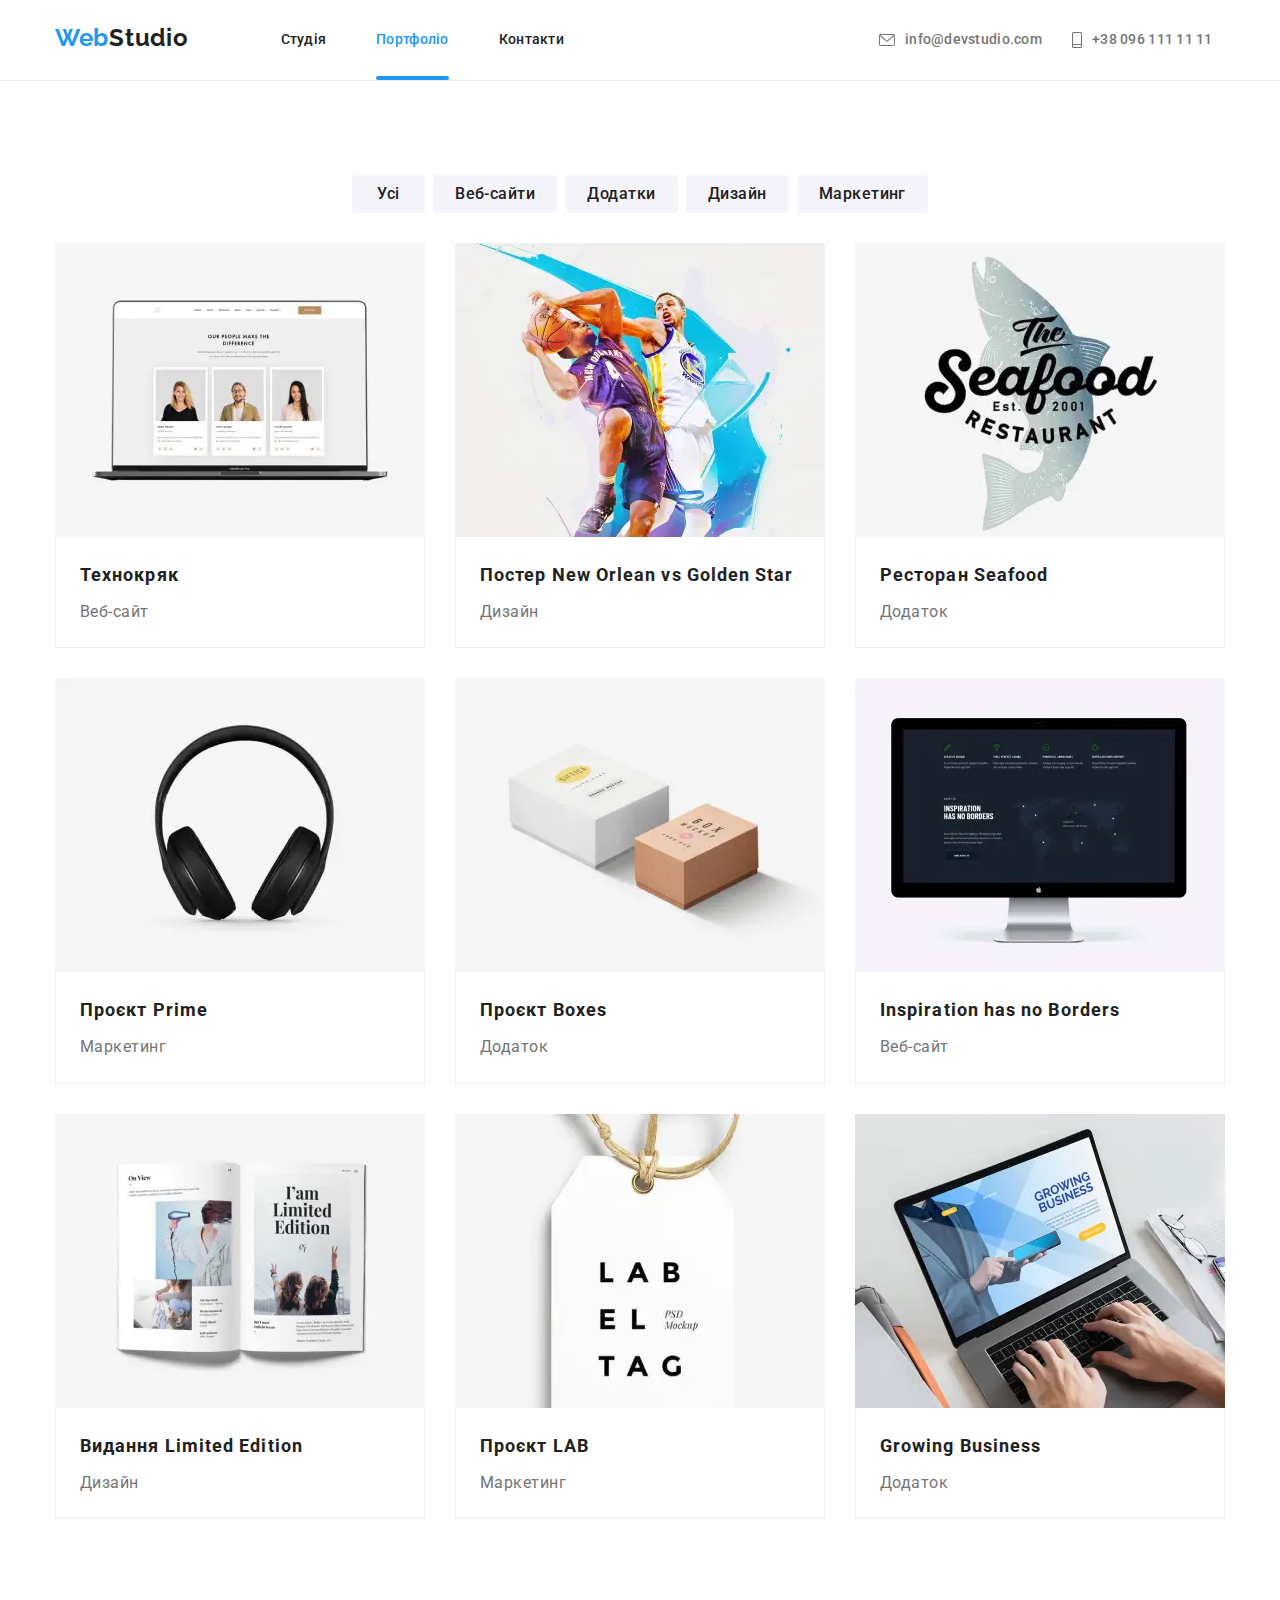
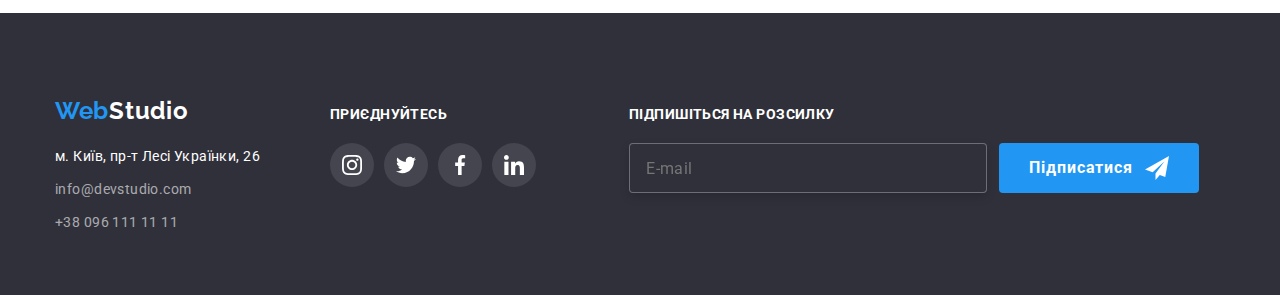
==== commit 948a6225: "upgrade" ====
--- a/portfolio.html
+++ b/portfolio.html
@@ -22,7 +22,7 @@
           </a>
 
           <button
-            class="menu-toggle menu-toggle--open js-open-menu"
+            class="mobile-header__button menu-toggle js-open-menu"
             type="button"
             aria-expanded="false"
             aria-controls="mobile-menu"
@@ -84,7 +84,7 @@
 
     <div class="menu-container js-menu-container" id="mobile-menu">
       <button
-        class="menu-toggle menu-toggle--close js-close-menu"
+        class="menu-container__button menu-toggle js-close-menu"
         type="button"
         aria-expanded="false"
         aria-controls="mobile-menu"
@@ -184,7 +184,7 @@
           </ul>
           <ul class="portfolio-list">
             <li class="portfolio-list__item">
-              <a href="" class="portfolio-list__link">
+              <a href="#" class="portfolio-list__link">
                 <div class="portfolio-card">
                   <picture>
                     <source
@@ -260,7 +260,7 @@
               </a>
             </li>
             <li class="portfolio-list__item">
-              <a href="" class="portfolio-list__link">
+              <a href="#" class="portfolio-list__link">
                 <div class="portfolio-card">
                   <picture>
                     <source
@@ -338,7 +338,7 @@
               </a>
             </li>
             <li class="portfolio-list__item">
-              <a href="" class="portfolio-list__link">
+              <a href="#" class="portfolio-list__link">
                 <div class="portfolio-card">
                   <picture>
                     <source
@@ -414,7 +414,7 @@
               </a>
             </li>
             <li class="portfolio-list__item">
-              <a href="" class="portfolio-list__link">
+              <a href="#" class="portfolio-list__link">
                 <div class="portfolio-card">
                   <picture>
                     <source
@@ -566,7 +566,7 @@
               </a>
             </li>
             <li class="portfolio-list__item">
-              <a href="" class="portfolio-list__link">
+              <a href="#" class="portfolio-list__link">
                 <div class="portfolio-card">
                   <picture>
                     <source
@@ -644,7 +644,7 @@
               </a>
             </li>
             <li class="portfolio-list__item">
-              <a href="" class="portfolio-list__link">
+              <a href="#" class="portfolio-list__link">
                 <div class="portfolio-card">
                   <picture>
                     <source
@@ -720,7 +720,7 @@
               </a>
             </li>
             <li class="portfolio-list__item">
-              <a href="" class="portfolio-list__link">
+              <a href="#" class="portfolio-list__link">
                 <div class="portfolio-card">
                   <picture>
                     <source
@@ -796,7 +796,7 @@
               </a>
             </li>
             <li class="portfolio-list__item">
-              <a href="" class="portfolio-list__link">
+              <a href="#" class="portfolio-list__link">
                 <div>
                   <div class="portfolio-card">
                     <picture>
@@ -887,6 +887,7 @@
                 >Studio</span
               ></a
             >
+
             <address>
               <ul class="footer-contacts">
                 <li class="footer-contacts__item">
@@ -913,32 +914,45 @@
               </ul>
             </address>
           </div>
-          <div class="social-media">
-            <p class="footer-text">приєднуйтесь</p>
-            <ul class="footer-soc-med">
-              <li class="soc-med__item">
-                <a href="" class="soc-med__link soc-med__link--footer">
+
+          <div class="social-container">
+            <p class="social-container__text">приєднуйтесь</p>
+            <ul class="social-container__list social-media">
+              <li class="social-media__item">
+                <a
+                  href="#"
+                  class="social-media__link social-media__link--footer"
+                >
                   <svg width="20" height="20">
                     <use href="./images/icons.svg#icon-instagram"></use>
                   </svg>
                 </a>
               </li>
-              <li class="soc-med__item">
-                <a href="" class="soc-med__link soc-med__link--footer">
+              <li class="social-media__item">
+                <a
+                  href="#"
+                  class="social-media__link social-media__link--footer"
+                >
                   <svg width="20" height="20">
                     <use href="./images/icons.svg#icon-twitter"></use>
                   </svg>
                 </a>
               </li>
-              <li class="soc-med__item">
-                <a href="" class="soc-med__link soc-med__link--footer">
+              <li class="social-media__item">
+                <a
+                  href="#"
+                  class="social-media__link social-media__link--footer"
+                >
                   <svg width="20" height="20">
                     <use href="./images/icons.svg#icon-facebook"></use>
                   </svg>
                 </a>
               </li>
-              <li class="soc-med__item">
-                <a href="" class="soc-med__link soc-med__link--footer">
+              <li class="social-media__item">
+                <a
+                  href="#"
+                  class="social-media__link social-media__link--footer"
+                >
                   <svg width="20" height="20">
                     <use href="./images/icons.svg#icon-linkedin"></use>
                   </svg>
@@ -960,9 +974,9 @@
               class="field__input"
             />
           </div>
-          <button type="submit" class="send-button">
+          <button type="submit" class="button footer-send__button">
             Підписатися
-            <svg width="24" height="24" class="send-button__icon">
+            <svg width="24" height="24" class="footer-send__icon">
               <use href="./images/icons.svg#icon-send"></use>
             </svg>
           </button>
--- a/css/main.min.css
+++ b/css/main.min.css
@@ -1 +1 @@
-.visually-hidden{position:absolute;width:1px;height:1px;margin:-1px;border:0;padding:0;white-space:nowrap;clip-path:inset(100%);clip:rect(0 0 0 0);overflow:hidden}.send-button,.form__button,.hero__button{display:flex;align-items:center;justify-content:center;font-weight:700;font-size:16px;line-height:1.87;letter-spacing:.06em;border:none;border-radius:4px;min-width:200px;height:50px;background-color:#2196f3;color:#fff;cursor:pointer}.portfolio-list,.clients,.team{display:flex;flex-wrap:wrap;gap:30px}/*! modern-normalize v1.1.0 | MIT License | https://github.com/sindresorhus/modern-normalize */*,::before,::after{box-sizing:border-box}html{line-height:1.15;-webkit-text-size-adjust:100%;-moz-tab-size:4;tab-size:4}body{margin:0;font-family:system-ui,-apple-system,"Segoe UI",Roboto,Helvetica,Arial,sans-serif,"Apple Color Emoji","Segoe UI Emoji"}hr{height:0;color:inherit}abbr[title]{text-decoration:underline dotted}b,strong{font-weight:bolder}code,kbd,samp,pre{font-family:ui-monospace,SFMono-Regular,Consolas,"Liberation Mono",Menlo,monospace;font-size:1em}small{font-size:80%}sub,sup{font-size:75%;line-height:0;position:relative;vertical-align:baseline}sub{bottom:-0.25em}sup{top:-0.5em}table{text-indent:0;border-color:inherit}button,input,optgroup,select,textarea{font-family:inherit;font-size:100%;line-height:1.15;margin:0}button,select{text-transform:none}button,[type=button],[type=reset],[type=submit]{-webkit-appearance:button}::-moz-focus-inner{border-style:none;padding:0}:-moz-focusring{outline:1px dotted ButtonText}:-moz-ui-invalid{box-shadow:none}legend{padding:0}progress{vertical-align:baseline}::-webkit-inner-spin-button,::-webkit-outer-spin-button{height:auto}[type=search]{-webkit-appearance:textfield;outline-offset:-2px}::-webkit-search-decoration{-webkit-appearance:none}::-webkit-file-upload-button{-webkit-appearance:button;font:inherit}summary{display:list-item}.main-page{color:#212121;background-color:#fff;font-family:Roboto,sans-serif;letter-spacing:.03em}.container{padding-left:15px;padding-right:15px;margin-left:auto;margin-right:auto}@media screen and (min-width: 480px){.container{width:480px}}@media screen and (min-width: 768px){.container{width:768px}}@media screen and (min-width: 1200px){.container{width:1200px}}p,h1,h2,h3{margin-top:0;margin-bottom:0}ul{list-style:none;margin:0;padding:0}a{color:inherit;text-decoration:none}img{display:block;height:auto;max-width:100%}.logo{display:block;font-weight:700;font-size:24px;line-height:1.17;letter-spacing:.03em;font-family:Raleway,sans-serif;padding-top:24px}@media screen and (max-width: 767px){.logo{padding-top:16px;padding-bottom:16px}}.logo__name-start{color:#2196f3}.logo__name-end--black{color:#212121}.logo__name-end--white{color:#fff}.page-header{border-bottom:1px solid #ececec}@media screen and (min-width: 768px){.flex-container{display:flex}}@media screen and (min-width: 768px){.site-nav{display:flex;align-items:center;justify-content:center}}@media screen and (max-width: 767px){.mobile-header{display:flex}}@media screen and (max-width: 767px){.menu-toggle{display:flex;align-items:center;justify-content:center;min-width:40px;min-height:40px;border:none;background-color:rgba(0,0,0,0);padding:0;cursor:pointer}.menu-toggle--open{margin-left:auto;margin-top:auto;margin-bottom:auto}.menu-toggle--close{position:absolute;top:10px;right:15px;transition:color 250ms cubic-bezier(0.4, 0, 0.2, 1)}.menu-toggle--close:hover,.menu-toggle--close:focus{color:#2196f3}}@media screen and (min-width: 768px){.menu-container,.menu-toggle{display:none}}@media screen and (max-width: 767px){.menu-container{z-index:10;position:fixed;background-color:#fff;top:0;right:0;width:100%;height:100%;overflow-y:auto;padding-top:48px;padding-left:40px;padding-bottom:48px;transform:translateX(100%);transition:transform 250ms cubic-bezier(0.4, 0, 0.2, 1)}}@media screen and (max-width: 767px){.menu-container.is-open{transform:translateX(0)}}@media screen and (max-width: 767px){.menu{display:none}}@media screen and (max-width: 767px){.list-navigation{margin-bottom:302px}}@media screen and (min-width: 768px){.list-navigation{display:flex;align-items:center;justify-content:center;margin-left:87px;margin-right:96px}}@media screen and (min-width: 1200px){.list-navigation{margin-left:92px;margin-right:315px}}@media screen and (max-width: 767px){.list-navigation__item+.list-navigation__item{margin-top:35px}}@media screen and (min-width: 768px){.list-navigation__item:not(:last-child){margin-right:50px}}@media screen and (max-width: 767px){.list-navigation__link{font-weight:500;font-size:40px;line-height:1.17;letter-spacing:.02em;transition:color 250ms cubic-bezier(0.4, 0, 0.2, 1)}.list-navigation__link--studio-current,.list-navigation__link--portfolio-current{color:#2196f3}}@media screen and (min-width: 768px){.list-navigation__link{display:flex;align-items:center;justify-content:center;font-weight:500;font-size:14px;line-height:1.14;letter-spacing:.02em;padding-top:32px;padding-bottom:32px;color:#212121;transition:color 250ms cubic-bezier(0.4, 0, 0.2, 1)}.list-navigation__link--studio-current,.list-navigation__link--portfolio-current{position:relative;color:#2196f3}.list-navigation__link--studio-current::after,.list-navigation__link--portfolio-current::after{position:absolute;bottom:0;content:"";width:100%;height:4px;border-radius:2px;background-color:#2196f3}.list-navigation__link--studio-current::after{bottom:-1px}.list-navigation__link:hover,.list-navigation__link:focus{color:#2196f3}}@media screen and (max-width: 767px){.header-contacts{display:flex;flex-direction:column-reverse;margin-bottom:64px}}@media screen and (min-width: 1200px){.header-contacts{display:flex;align-items:center;justify-content:center}}@media screen and (max-width: 767px){.header-contacts__item+.header-contacts__item{margin-bottom:32px}}@media screen and (min-width: 768px)and (max-width: 1199px){.header-contacts__item+.header-contacts__item{margin-top:10px}}@media screen and (min-width: 1200px){.header-contacts__item+.header-contacts__item{margin-left:30px}}.header-contacts__link{color:#757575}@media screen and (max-width: 767px){.header-contacts__link--number{font-weight:500;font-size:34px;line-height:1.18;letter-spacing:.02em;color:#2196f3}.header-contacts__link--mail{font-weight:500;font-size:24px;line-height:1.17;letter-spacing:.02em}}@media screen and (min-width: 768px){.header-contacts__link{font-weight:500;font-size:12px;line-height:1.17;letter-spacing:.02em;display:flex}}@media screen and (min-width: 1200px){.header-contacts__link{display:flex;align-items:center;justify-content:center;font-weight:500;font-size:14px;line-height:1.14;letter-spacing:.02em;padding-top:32px;padding-bottom:32px;transition:color 250ms cubic-bezier(0.4, 0, 0.2, 1)}.header-contacts__link:hover,.header-contacts__link:focus{color:#2196f3}}@media screen and (max-width: 767px){.header-contacts__icon{display:none}}@media screen and (min-width: 768px){.header-contacts__icon{margin-right:8px;fill:currentColor}}@media screen and (min-width: 1200px){.header-contacts__icon{margin-right:10px}}.social-media-list{display:none}@media screen and (max-width: 767px){.social-media-list{display:flex}}@media screen and (max-width: 767px){.social-media-list__item{display:flex;align-items:center}.social-media-list__item::after{display:block;content:"";margin-right:10px;margin-left:10px;width:22px;height:0;border:1px solid rgba(33,33,33,.2);transform:rotate(90deg)}.social-media-list__item--without-elem::after{display:none}}@media screen and (max-width: 767px){.social-media-list__link{font-weight:500;font-size:18px;line-height:1.22;letter-spacing:.02em;color:#2196f3}}.hero{padding-top:118px;padding-bottom:118px;height:400px;max-width:1600px;margin-left:auto;margin-right:auto;background-image:linear-gradient(to right, rgba(47, 48, 58, 0.4), rgba(47, 48, 58, 0.4)),url("/images/header-img-480.jpg");border:1px solid #000;background-repeat:no-repeat;background-position:center;background-size:cover;background-color:#c4c4c4}@media screen and (min-width: 768px){.hero{background-image:linear-gradient(to right, rgba(47, 48, 58, 0.4), rgba(47, 48, 58, 0.4)),url("/images/header-img-768.jpg")}}@media screen and (min-width: 1200px){.hero{padding-top:200px;padding-bottom:200px;height:600px;background-image:linear-gradient(to right, rgba(47, 48, 58, 0.4), rgba(47, 48, 58, 0.4)),url("/images/header-img-1200.jpg")}}@media screen and (min-device-pixel-ratio: 2),(-webkit-min-device-pixel-ratio: 2),(min-resolution: 192dpi),(min-resolution: 2dppx){.hero{background-image:linear-gradient(to right, rgba(47, 48, 58, 0.4), rgba(47, 48, 58, 0.4)),url("/images/header-img@2x-480.jpg")}}@media screen and (min-device-pixel-ratio: 2)and (min-width: 768px),screen and (-webkit-min-device-pixel-ratio: 2)and (min-width: 768px),screen and (min-resolution: 192dpi)and (min-width: 768px),screen and (min-resolution: 2dppx)and (min-width: 768px){.hero{background-image:linear-gradient(to right, rgba(47, 48, 58, 0.4), rgba(47, 48, 58, 0.4)),url("/images/header-img-768@2x.jpg")}}@media screen and (min-device-pixel-ratio: 2)and (min-width: 1200px),screen and (-webkit-min-device-pixel-ratio: 2)and (min-width: 1200px),screen and (min-resolution: 192dpi)and (min-width: 1200px),screen and (min-resolution: 2dppx)and (min-width: 1200px){.hero{background-image:linear-gradient(to right, rgba(47, 48, 58, 0.4), rgba(47, 48, 58, 0.4)),url("/images/header-img@2x-1200.jpg")}}.title-box{max-width:360px;margin-left:auto;margin-right:auto;text-align:center}@media screen and (min-width: 1200px){.title-box{max-width:700px}}.hero__title{font-weight:900;font-size:26px;line-height:1.61;letter-spacing:.06em;text-transform:uppercase;margin-bottom:30px;color:#fff}@media screen and (min-width: 1200px){.hero__title{font-weight:900;font-size:44px;line-height:1.36;letter-spacing:.06em}}.hero__button{margin-left:auto;margin-right:auto;transition:background-color 250ms cubic-bezier(0.4, 0, 0.2, 1)}.hero__button:hover,.hero__button:focus{background-color:#188ce8}.backdrop{position:fixed;top:0;left:0;width:100%;height:100%;background-color:rgba(0,0,0,.2);opacity:1;transition:opacity 250ms cubic-bezier(0.4, 0, 0.2, 1);z-index:9;overflow-y:scroll}.backdrop.is-hidden{opacity:0;pointer-events:none}.backdrop.is-hidden.modal{transform:translate(-50%, -50%)}.modal{position:absolute;width:450px;height:609px;border-radius:4px;background-color:#fff;top:50%;left:50%;transform:translate(-50%, -50%);transition:transform 250ms cubic-bezier(0.4, 0, 0.2, 1)}@media screen and (min-width: 1200px){.modal{width:528px;height:581px}}.close-button{position:absolute;top:8px;right:8px;width:30px;height:30px;padding:6px;border-radius:50%;background-color:#fff;border:1px solid rgba(0,0,0,.1);cursor:pointer;transition:fill 250ms cubic-bezier(0.4, 0, 0.2, 1)}.close-button:hover,.close-button:focus{fill:#2196f3}.form{padding:40px 40px}.form__title{font-weight:700;font-size:20px;line-height:1.15;letter-spacing:.03em;margin-bottom:12px;text-align:center}.form-field{position:relative;display:flex;flex-direction:column;margin-bottom:10px}.form-field__name{font-weight:400;font-size:12px;line-height:1.16;letter-spacing:.01em;margin-bottom:4px;text-align:left;color:#757575}.form-field__input{height:40px;padding:11px 12px 11px 42px;border:1px solid rgba(33,33,33,.2);border-radius:4px;transition:border-color 250ms cubic-bezier(0.4, 0, 0.2, 1)}.form-field__input:hover,.form-field__input:focus{border-color:#2196f3;outline:rgba(0,0,0,0);cursor:pointer}.form-field__icon{position:absolute;bottom:11px;left:12px;transition:fill 250ms cubic-bezier(0.4, 0, 0.2, 1)}.form-field__input:focus+.form-field__icon{fill:#2196f3}.form-field__comment{font-weight:400;font-size:12px;line-height:1.16;letter-spacing:.01em;color:#757575;height:120px;padding:12px 16px;border:1px solid rgba(33,33,33,.2);border-radius:4px;resize:none;transition:border-color 250ms cubic-bezier(0.4, 0, 0.2, 1)}.form-field__comment:hover,.form-field__comment:focus{border-color:#2196f3;outline:rgba(0,0,0,0)}.policy{margin-top:20px;margin-bottom:30px}.policy__text{display:flex;justify-content:flex-start;align-items:center;font-weight:400;font-size:12px;line-height:1.16;letter-spacing:.03em;color:#757575}@media screen and (min-width: 1200px){.policy__text{font-weight:400;font-size:14px;line-height:1.71;letter-spacing:.03em}}.policy__link{margin-left:4px;color:#2196f3}.policy__checkbox{appearance:none;position:absolute}.policy__icon{width:16px;height:15px;border:1px solid #000;border-width:2px;border-radius:2px;margin-right:9px;fill:#fff;transition:background-color 250ms cubic-bezier(0.4, 0, 0.2, 1)}.policy__checkbox:checked+.policy__icon{background-color:#2196f3;background-origin:content-box;border-color:#2196f3}.form__button{margin-right:auto;margin-left:auto;transition:background-color 250ms cubic-bezier(0.4, 0, 0.2, 1)}.form__button:hover,.form__button:focus{background-color:#188ce8}.properties{padding-top:60px;padding-bottom:60px}@media screen and (min-width: 1200px){.properties{padding-top:94px;padding-bottom:0}}@media screen and (min-width: 768px){.peculiarities{display:flex;flex-wrap:wrap;gap:30px}}.peculiarities__item{flex-basis:100%}@media screen and (min-width: 768px){.peculiarities__item{flex-basis:calc((100% - 30px)/2)}}@media screen and (min-width: 1200px){.peculiarities__item{flex-basis:calc((100% - 90px)/4)}}.peculiarities__image{display:flex;align-items:center;justify-content:center;height:120px;border-radius:4px;background-color:#f5f4fa;margin-bottom:30px}.peculiarities__title{font-weight:700;font-size:14px;line-height:1.14;letter-spacing:.03em;text-transform:uppercase;text-align:center;margin-bottom:10px}@media screen and (min-width: 1200px){.peculiarities__title{text-align:left}}.peculiarities__text{font-weight:400;font-size:14px;line-height:1.7;letter-spacing:.03em;color:#757575}.description{padding-top:94px;padding-bottom:94px}@media screen and (max-width: 1199px){.description{display:none}}.works{display:flex;flex-wrap:wrap;gap:30px}.works__item{position:relative;display:block;z-index:1;flex-basis:calc((100% - 60px)/3)}.works__label{position:absolute;bottom:0;font-weight:700;font-size:14px;line-height:1.14;letter-spacing:.03em;text-align:center;text-transform:uppercase;height:70px;width:100%;background-color:rgba(47,48,58,.8);color:#fff;padding-top:27px;padding-bottom:27px}.team-section{padding-top:60px;padding-bottom:60px;background-color:#f5f4fa}@media screen and (min-width: 1200px){.team-section{padding-top:94px;padding-bottom:94px}}.title{font-weight:700;font-size:28px;line-height:1.18;letter-spacing:.03em;text-align:center;margin-bottom:30px}@media screen and (min-width: 1200px){.title{font-weight:700;font-size:36px;line-height:1.2;letter-spacing:.03em;margin-bottom:50px}}.team__item{flex-basis:100%}@media screen and (min-width: 768px){.team__item{flex-basis:calc((100% - 30px)/2)}}@media screen and (min-width: 1200px){.team__item{flex-basis:calc((100% - 90px)/4)}}.team__content{background-color:#fff;text-align:center;padding-bottom:24px;box-shadow:0px 1px 3px rgba(0,0,0,.12),0px 1px 1px rgba(0,0,0,.14),0px 2px 1px rgba(0,0,0,.2);border-radius:0px 0px 4px 4px}@media screen and (min-width: 1200px){.team__content{padding-bottom:30px}}.team__photo{margin-bottom:30px}.team__name{font-weight:500;font-size:16px;line-height:1.2;letter-spacing:.03em;margin-bottom:10px}.team__position{font-weight:400;font-size:16px;line-height:1.2;letter-spacing:.03em;color:#757575;margin-bottom:16px}.soc-med{display:flex;align-items:center;justify-content:center}.soc-med__item+.soc-med__item{margin-left:10px}.soc-med__link{display:flex;align-items:center;justify-content:center;width:44px;height:44px;border-radius:50%;fill:#afb1b8}@media screen and (min-width: 1200px){.soc-med__link{transition:fill 250ms cubic-bezier(0.4, 0, 0.2, 1),background-color 250ms cubic-bezier(0.4, 0, 0.2, 1)}.soc-med__link:hover,.soc-med__link:focus{fill:#fff;background-color:#2196f3}}.clients-section{padding-top:60px;padding-bottom:60px}@media screen and (min-width: 1200px){.clients-section{padding-top:94px;padding-bottom:94px}}.clients__item{flex-basis:calc((100% - 30px)/2)}@media screen and (min-width: 768px){.clients__item{flex-basis:calc((100% - 60px)/3)}}@media screen and (min-width: 1200px){.clients__item{flex-basis:calc((100% - 150px)/6)}}.clients__link{display:flex;align-items:center;justify-content:center;color:#afb1b8;height:92px;border:1px solid currentColor;border-radius:4px;fill:currentColor;transition:color 250ms cubic-bezier(0.4, 0, 0.2, 1)}.clients__link:hover,.clients__link:focus{color:#2196f3}.footer{padding-top:60px;padding-bottom:60px;background-color:#2f303a}@media screen and (max-width: 767px){.footer-container{text-align:center}}@media screen and (min-width: 1200px){.footer-container{display:flex;align-items:baseline}}@media screen and (min-width: 768px){.tablet-container{display:flex;align-items:baseline}}@media screen and (min-width: 768px)and (max-width: 1199px){.footer-adress{text-align:center;margin-right:165px;margin-left:76px;margin-bottom:60px}}.footer-contacts{margin-top:4px}@media screen and (min-width: 768px){.footer-contacts{margin-top:20px}}@media screen and (max-width: 1199px){.footer-contacts{margin-bottom:60px}}.footer-contacts__item:not(:last-child){margin-bottom:8px}@media screen and (min-width: 1200px){.footer-contacts__item:not(:last-child){margin-bottom:9px}}.footer-contacts__link{font-weight:400;font-size:14px;line-height:1.7;letter-spacing:.03em;font-style:normal;display:block;color:rgba(255,255,255,.6);transition:color 250ms cubic-bezier(0.4, 0, 0.2, 1)}.footer-contacts__link--white{color:#fff}.footer-contacts__link:hover,.footer-contacts__link:focus{color:#2196f3}@media screen and (min-width: 1200px){.social-media{margin-left:70px}}.footer-text{font-weight:700;font-size:14px;line-height:1.14;letter-spacing:.03em;text-transform:uppercase;color:#fff;margin-bottom:20px}@media screen and (max-width: 1199px){.footer-text{text-align:center}}.footer-soc-med{display:flex;align-items:center;justify-content:center}@media screen and (max-width: 767px){.footer-soc-med{margin-bottom:60px}}.soc-med__item+.soc-med__item{margin-left:10px}.soc-med__link--footer{fill:#fff;background-color:rgba(255,255,255,.1)}@media screen and (min-width: 1200px){.footer-send{display:flex;align-items:flex-end;margin-left:93px}}.field{display:flex;flex-direction:column}@media screen and (max-width: 1199px){.field{margin-bottom:20px}}.field__label{font-weight:700;font-size:14px;line-height:1.14;letter-spacing:.03em;text-transform:uppercase;color:#fff;text-align:center;margin-bottom:20px}@media screen and (min-width: 1200px){.field__label{text-align:left}}.field__input{font-weight:400;font-size:16px;line-height:1.25;letter-spacing:.03em;width:100%;height:50px;padding:15px 16px;border:1px solid rgba(255,255,255,.3);filter:drop-shadow(0px 4px 4px rgba(0, 0, 0, 0.15));border-radius:4px;background-color:#2f303a;color:rgba(255,255,255,.6);margin-left:auto;margin-right:auto;transition:border-color 250ms cubic-bezier(0.4, 0, 0.2, 1)}@media screen and (min-width: 768px){.field__input{width:450px}}@media screen and (min-width: 1200px){.field__input{width:358px}}.field__input:hover,.field__input:focus{border-color:#2196f3;outline:rgba(0,0,0,0)}.send-button{margin-left:auto;margin-right:auto}@media screen and (min-width: 1200px){.send-button{margin-left:12px}}.send-button__icon{margin-left:12px}.main-section{padding-top:60px;padding-bottom:60px}@media screen and (min-width: 1200px){.main-section{padding-top:94px;padding-bottom:94px}}.button-list{display:flex;margin-bottom:40px}@media screen and (max-width: 767px){.button-list{flex-wrap:wrap}}@media screen and (min-width: 768px){.button-list{margin-bottom:30px;justify-content:center}}@media screen and (max-width: 767px){.button-list__item:not(:last-child){margin-right:8px;margin-bottom:15px}}@media screen and (min-width: 768px){.button-list__item+.button-list__item{margin-left:8px}}.button-list__unit{font-weight:500;font-size:16px;line-height:1.6;letter-spacing:.03em;min-width:73px;height:38px;padding:6px 22px;text-align:center;border-radius:4px;border:none;color:#212121;background-color:#f5f4fa;cursor:pointer;transition:background-color 250ms cubic-bezier(0.4, 0, 0.2, 1),color 250ms cubic-bezier(0.4, 0, 0.2, 1),box-shadow 250ms cubic-bezier(0.4, 0, 0.2, 1)}.button-list__unit:hover,.button-list__unit:focus{color:#fff;background-color:#2196f3;box-shadow:0px 4px 4px rgba(0,0,0,.25)}.portfolio-list__item{flex-basis:100%}@media screen and (min-width: 768px){.portfolio-list__item{flex-basis:calc((100% - 30px)/2)}}@media screen and (min-width: 768px)and (max-width: 1199px){.portfolio-list__item{display:flex}}@media screen and (min-width: 1200px){.portfolio-list__item{flex-basis:calc((100% - 60px)/3)}}.portfolio-card{position:relative;overflow:hidden}.portfolio-card__content{font-weight:400;font-size:18px;line-height:1.55;letter-spacing:.03em;position:absolute;top:0;width:100%;height:100%;background-color:rgba(33,150,243,.9);padding-left:24px;padding-right:24px;padding-top:77px;color:#fff;transform:translateY(100%);transition:transform 250ms cubic-bezier(0.4, 0, 0.2, 1)}@media screen and (min-width: 768px){.portfolio-card__content{padding-top:49px}}@media screen and (min-width: 1200px){.portfolio-card__content{padding-top:63px}}.portfolio-list__link:hover .portfolio-card__content{transform:translateY(0)}.portfolio-card__label{font-weight:700;font-size:18px;line-height:2;letter-spacing:.06em;margin-bottom:4px;color:#212121}.portfolio-card__text{font-weight:400;font-size:16px;line-height:1.9;letter-spacing:.03em;color:#757575}.portfolio-list__link{display:block;transition:box-shadow 250ms cubic-bezier(0.4, 0, 0.2, 1)}.portfolio-list__link:hover{box-shadow:0px 4px 4px rgba(0,0,0,.25)}@media screen and (min-width: 768px)and (max-width: 1199px){.portfolio-list__link{display:flex;flex-direction:column}}.border{border-bottom:1px solid #eee;border-left:1px solid #eee;border-right:1px solid #eee;padding:20px 24px}@media screen and (min-width: 768px)and (max-width: 1199px){.border{flex-grow:1}}/*# sourceMappingURL=main.min.css.map */+.visually-hidden{position:absolute;width:1px;height:1px;margin:-1px;border:0;padding:0;white-space:nowrap;clip-path:inset(100%);clip:rect(0 0 0 0);overflow:hidden}.portfolio-list,.clients,.team,.peculiarities{display:flex;flex-wrap:wrap;gap:30px}/*! modern-normalize v1.1.0 | MIT License | https://github.com/sindresorhus/modern-normalize */*,::before,::after{box-sizing:border-box}html{line-height:1.15;-webkit-text-size-adjust:100%;-moz-tab-size:4;tab-size:4}body{margin:0;font-family:system-ui,-apple-system,"Segoe UI",Roboto,Helvetica,Arial,sans-serif,"Apple Color Emoji","Segoe UI Emoji"}hr{height:0;color:inherit}abbr[title]{text-decoration:underline dotted}b,strong{font-weight:bolder}code,kbd,samp,pre{font-family:ui-monospace,SFMono-Regular,Consolas,"Liberation Mono",Menlo,monospace;font-size:1em}small{font-size:80%}sub,sup{font-size:75%;line-height:0;position:relative;vertical-align:baseline}sub{bottom:-0.25em}sup{top:-0.5em}table{text-indent:0;border-color:inherit}button,input,optgroup,select,textarea{font-family:inherit;font-size:100%;line-height:1.15;margin:0}button,select{text-transform:none}button,[type=button],[type=reset],[type=submit]{-webkit-appearance:button}::-moz-focus-inner{border-style:none;padding:0}:-moz-focusring{outline:1px dotted ButtonText}:-moz-ui-invalid{box-shadow:none}legend{padding:0}progress{vertical-align:baseline}::-webkit-inner-spin-button,::-webkit-outer-spin-button{height:auto}[type=search]{-webkit-appearance:textfield;outline-offset:-2px}::-webkit-search-decoration{-webkit-appearance:none}::-webkit-file-upload-button{-webkit-appearance:button;font:inherit}summary{display:list-item}.main-page{color:#212121;background-color:#fff;font-family:Roboto,sans-serif;letter-spacing:.03em}.container{padding-left:15px;padding-right:15px;margin-left:auto;margin-right:auto}@media screen and (min-width: 480px){.container{width:480px}}@media screen and (min-width: 768px){.container{width:768px}}@media screen and (min-width: 1200px){.container{width:1200px}}p,h1,h2,h3{margin-top:0;margin-bottom:0}ul{list-style:none;margin:0;padding:0}a{color:inherit;text-decoration:none}img{display:block;height:auto;max-width:100%}.logo{display:block;font-weight:700;font-size:24px;line-height:1.17;letter-spacing:.03em;font-family:Raleway,sans-serif;padding-top:24px}@media screen and (max-width: 767px){.logo{padding-top:16px;padding-bottom:16px}}.logo__name-start{color:#2196f3}.logo__name-end--black{color:#212121}.logo__name-end--white{color:#fff}.menu-toggle{display:flex;align-items:center;justify-content:center;min-width:40px;min-height:40px;border:none;background-color:rgba(0,0,0,0);padding:0;cursor:pointer}.button{display:flex;align-items:center;justify-content:center;font-weight:700;font-size:16px;line-height:1.87;letter-spacing:.06em;border:none;border-radius:4px;min-width:200px;height:50px;background-color:#2196f3;color:#fff;cursor:pointer;margin-left:auto;margin-right:auto;transition:background-color 250ms cubic-bezier(0.4, 0, 0.2, 1)}.button:hover,.button:focus{background-color:#188ce8}.social-media{display:flex;align-items:center;justify-content:center}.social-media__item+.social-media__item{margin-left:10px}.social-media__link{display:flex;align-items:center;justify-content:center;width:44px;height:44px;border-radius:50%;fill:#afb1b8}.social-media__link--footer{fill:#fff;background-color:rgba(255,255,255,.1)}@media screen and (min-width: 1200px){.social-media__link{transition:fill 250ms cubic-bezier(0.4, 0, 0.2, 1),background-color 250ms cubic-bezier(0.4, 0, 0.2, 1)}.social-media__link:hover,.social-media__link:focus{fill:#fff;background-color:#2196f3}}.page-header{border-bottom:1px solid #ececec}@media screen and (min-width: 768px){.flex-container{display:flex}}@media screen and (min-width: 768px){.site-nav{display:flex;align-items:center;justify-content:center}}@media screen and (max-width: 767px){.mobile-header{display:flex}.mobile-header__button{margin-left:auto;margin-top:auto;margin-bottom:auto}}@media screen and (min-width: 768px){.menu-container,.menu-toggle{display:none}}@media screen and (max-width: 767px){.menu-container{z-index:10;position:fixed;background-color:#fff;top:0;right:0;width:100%;height:100%;overflow-y:auto;padding-top:48px;padding-left:40px;padding-bottom:48px;transform:translateX(100%);transition:transform 250ms cubic-bezier(0.4, 0, 0.2, 1)}.menu-container__button{position:absolute;top:10px;right:15px}}@media screen and (max-width: 767px){.menu-container.is-open{transform:translateX(0)}}@media screen and (max-width: 767px){.menu{display:none}}@media screen and (max-width: 767px){.list-navigation{margin-bottom:302px}}@media screen and (min-width: 768px){.list-navigation{display:flex;align-items:center;justify-content:center;margin-left:87px;margin-right:96px}}@media screen and (min-width: 1200px){.list-navigation{margin-left:92px;margin-right:315px}}@media screen and (max-width: 767px){.list-navigation__item+.list-navigation__item{margin-top:35px}}@media screen and (min-width: 768px){.list-navigation__item:not(:last-child){margin-right:50px}}@media screen and (max-width: 767px){.list-navigation__link{font-weight:500;font-size:40px;line-height:1.17;letter-spacing:.02em;transition:color 250ms cubic-bezier(0.4, 0, 0.2, 1)}.list-navigation__link--studio-current,.list-navigation__link--portfolio-current{color:#2196f3}}@media screen and (min-width: 768px){.list-navigation__link{display:flex;align-items:center;justify-content:center;font-weight:500;font-size:14px;line-height:1.14;letter-spacing:.02em;padding-top:32px;padding-bottom:32px;color:#212121;transition:color 250ms cubic-bezier(0.4, 0, 0.2, 1)}.list-navigation__link--studio-current,.list-navigation__link--portfolio-current{position:relative;color:#2196f3}.list-navigation__link--studio-current::after,.list-navigation__link--portfolio-current::after{position:absolute;bottom:0;content:"";width:100%;height:4px;border-radius:2px;background-color:#2196f3}.list-navigation__link--studio-current::after{bottom:-1px}.list-navigation__link:hover,.list-navigation__link:focus{color:#2196f3}}@media screen and (max-width: 767px){.header-contacts{display:flex;flex-direction:column-reverse;margin-bottom:64px}}@media screen and (min-width: 1200px){.header-contacts{display:flex;align-items:center;justify-content:center}}@media screen and (max-width: 767px){.header-contacts__item+.header-contacts__item{margin-bottom:32px}}@media screen and (min-width: 768px)and (max-width: 1199px){.header-contacts__item+.header-contacts__item{margin-top:10px}}@media screen and (min-width: 1200px){.header-contacts__item+.header-contacts__item{margin-left:30px}}.header-contacts__link{color:#757575}@media screen and (max-width: 767px){.header-contacts__link--number{font-weight:500;font-size:34px;line-height:1.18;letter-spacing:.02em;color:#2196f3}.header-contacts__link--mail{font-weight:500;font-size:24px;line-height:1.17;letter-spacing:.02em}}@media screen and (min-width: 768px){.header-contacts__link{font-weight:500;font-size:12px;line-height:1.17;letter-spacing:.02em;display:flex}}@media screen and (min-width: 1200px){.header-contacts__link{display:flex;align-items:center;justify-content:center;font-weight:500;font-size:14px;line-height:1.14;letter-spacing:.02em;padding-top:32px;padding-bottom:32px;transition:color 250ms cubic-bezier(0.4, 0, 0.2, 1)}.header-contacts__link:hover,.header-contacts__link:focus{color:#2196f3}}@media screen and (max-width: 767px){.header-contacts__icon{display:none}}@media screen and (min-width: 768px){.header-contacts__icon{margin-right:8px;fill:currentColor}}@media screen and (min-width: 1200px){.header-contacts__icon{margin-right:10px}}.social-media-list{display:none}@media screen and (max-width: 767px){.social-media-list{display:flex}}@media screen and (max-width: 767px){.social-media-list__item{display:flex;align-items:center}.social-media-list__item::after{display:block;content:"";margin-right:10px;margin-left:10px;width:22px;height:0;border:1px solid rgba(33,33,33,.2);transform:rotate(90deg)}.social-media-list__item--without-elem::after{display:none}}@media screen and (max-width: 767px){.social-media-list__link{font-weight:500;font-size:18px;line-height:1.22;letter-spacing:.02em;color:#2196f3}}.hero{padding-top:118px;padding-bottom:118px;height:400px;max-width:1600px;margin-left:auto;margin-right:auto;background-image:linear-gradient(to right, rgba(47, 48, 58, 0.4), rgba(47, 48, 58, 0.4)),url("/images/header-img-480.jpg");border:1px solid #000;background-repeat:no-repeat;background-position:center;background-size:cover;background-color:#c4c4c4}@media screen and (min-width: 768px){.hero{background-image:linear-gradient(to right, rgba(47, 48, 58, 0.4), rgba(47, 48, 58, 0.4)),url("/images/header-img-768.jpg")}}@media screen and (min-width: 1200px){.hero{padding-top:200px;padding-bottom:200px;height:600px;background-image:linear-gradient(to right, rgba(47, 48, 58, 0.4), rgba(47, 48, 58, 0.4)),url("/images/header-img-1200.jpg")}}@media screen and (min-device-pixel-ratio: 2),(-webkit-min-device-pixel-ratio: 2),(min-resolution: 192dpi),(min-resolution: 2dppx){.hero{background-image:linear-gradient(to right, rgba(47, 48, 58, 0.4), rgba(47, 48, 58, 0.4)),url("/images/header-img@2x-480.jpg")}}@media screen and (min-device-pixel-ratio: 2)and (min-width: 768px),screen and (-webkit-min-device-pixel-ratio: 2)and (min-width: 768px),screen and (min-resolution: 192dpi)and (min-width: 768px),screen and (min-resolution: 2dppx)and (min-width: 768px){.hero{background-image:linear-gradient(to right, rgba(47, 48, 58, 0.4), rgba(47, 48, 58, 0.4)),url("/images/header-img-768@2x.jpg")}}@media screen and (min-device-pixel-ratio: 2)and (min-width: 1200px),screen and (-webkit-min-device-pixel-ratio: 2)and (min-width: 1200px),screen and (min-resolution: 192dpi)and (min-width: 1200px),screen and (min-resolution: 2dppx)and (min-width: 1200px){.hero{background-image:linear-gradient(to right, rgba(47, 48, 58, 0.4), rgba(47, 48, 58, 0.4)),url("/images/header-img@2x-1200.jpg")}}.title-box{max-width:360px;margin-left:auto;margin-right:auto;text-align:center}@media screen and (min-width: 1200px){.title-box{max-width:700px}}.hero__title{font-weight:900;font-size:26px;line-height:1.61;letter-spacing:.06em;text-transform:uppercase;margin-bottom:30px;color:#fff}@media screen and (min-width: 1200px){.hero__title{font-weight:900;font-size:44px;line-height:1.36;letter-spacing:.06em}}.backdrop{position:fixed;top:0;left:0;width:100%;height:100%;background-color:rgba(0,0,0,.2);opacity:1;transition:opacity 250ms cubic-bezier(0.4, 0, 0.2, 1);z-index:9;overflow-y:scroll}.backdrop.is-hidden{opacity:0;pointer-events:none}.backdrop.is-hidden.modal{transform:translate(-50%, -50%)}.modal{position:absolute;width:450px;height:609px;border-radius:4px;background-color:#fff;top:50%;left:50%;transform:translate(-50%, -50%);transition:transform 250ms cubic-bezier(0.4, 0, 0.2, 1)}@media screen and (min-width: 1200px){.modal{width:528px;height:581px}}.close-button{position:absolute;top:8px;right:8px;width:30px;height:30px;padding:6px;border-radius:50%;background-color:#fff;border:1px solid rgba(0,0,0,.1);cursor:pointer;transition:fill 250ms cubic-bezier(0.4, 0, 0.2, 1)}.close-button:hover,.close-button:focus{fill:#2196f3}.form{padding:40px 40px}.form__title{font-weight:700;font-size:20px;line-height:1.15;letter-spacing:.03em;margin-bottom:12px;text-align:center}.form-field{position:relative;display:flex;flex-direction:column;margin-bottom:10px}.form-field__name{font-weight:400;font-size:12px;line-height:1.16;letter-spacing:.01em;margin-bottom:4px;text-align:left;color:#757575}.form-field__input{height:40px;padding:11px 12px 11px 42px;border:1px solid rgba(33,33,33,.2);border-radius:4px;transition:border-color 250ms cubic-bezier(0.4, 0, 0.2, 1)}.form-field__input:hover,.form-field__input:focus{border-color:#2196f3;outline:rgba(0,0,0,0);cursor:pointer}.form-field__icon{position:absolute;bottom:11px;left:12px;transition:fill 250ms cubic-bezier(0.4, 0, 0.2, 1)}.form-field__input:focus+.form-field__icon{fill:#2196f3}.form-field__comment{font-weight:400;font-size:12px;line-height:1.16;letter-spacing:.01em;color:#757575;height:120px;padding:12px 16px;border:1px solid rgba(33,33,33,.2);border-radius:4px;resize:none;transition:border-color 250ms cubic-bezier(0.4, 0, 0.2, 1)}.form-field__comment:hover,.form-field__comment:focus{border-color:#2196f3;outline:rgba(0,0,0,0)}.policy{margin-top:20px;margin-bottom:30px}.policy__text{display:flex;justify-content:flex-start;align-items:center;font-weight:400;font-size:12px;line-height:1.16;letter-spacing:.03em;color:#757575}@media screen and (min-width: 1200px){.policy__text{font-weight:400;font-size:14px;line-height:1.71;letter-spacing:.03em}}.policy__link{margin-left:4px;color:#2196f3}.policy__checkbox{appearance:none;position:absolute}.policy__icon{width:16px;height:15px;border:1px solid #000;border-width:2px;border-radius:2px;margin-right:9px;fill:#fff;transition:background-color 250ms cubic-bezier(0.4, 0, 0.2, 1)}.policy__checkbox:checked+.policy__icon{background-color:#2196f3;background-origin:content-box;border-color:#2196f3}.properties{padding-top:60px;padding-bottom:60px}@media screen and (min-width: 1200px){.properties{padding-top:94px;padding-bottom:0}}.peculiarities__item{flex-basis:100%}@media screen and (min-width: 768px){.peculiarities__item{flex-basis:calc((100% - 30px)/2)}}@media screen and (min-width: 1200px){.peculiarities__item{flex-basis:calc((100% - 90px)/4)}}.peculiarities__image{display:flex;align-items:center;justify-content:center;height:120px;border-radius:4px;background-color:#f5f4fa;margin-bottom:30px}.peculiarities__title{font-weight:700;font-size:14px;line-height:1.14;letter-spacing:.03em;text-transform:uppercase;text-align:center;margin-bottom:10px}@media screen and (min-width: 1200px){.peculiarities__title{text-align:left}}.peculiarities__text{font-weight:400;font-size:14px;line-height:1.7;letter-spacing:.03em;color:#757575}.description{padding-top:94px;padding-bottom:94px}@media screen and (max-width: 1199px){.description{display:none}}.works{display:flex;flex-wrap:wrap;gap:30px}.works__item{position:relative;display:block;z-index:1;flex-basis:calc((100% - 60px)/3)}.works__label{position:absolute;bottom:0;font-weight:700;font-size:14px;line-height:1.14;letter-spacing:.03em;text-align:center;text-transform:uppercase;height:70px;width:100%;background-color:rgba(47,48,58,.8);color:#fff;padding-top:27px;padding-bottom:27px}.team-section{padding-top:60px;padding-bottom:60px;background-color:#f5f4fa}@media screen and (min-width: 1200px){.team-section{padding-top:94px;padding-bottom:94px}}.title{font-weight:700;font-size:28px;line-height:1.18;letter-spacing:.03em;text-align:center;margin-bottom:30px}@media screen and (min-width: 1200px){.title{font-weight:700;font-size:36px;line-height:1.2;letter-spacing:.03em;margin-bottom:50px}}.team__item{flex-basis:100%}@media screen and (min-width: 768px){.team__item{flex-basis:calc((100% - 30px)/2)}}@media screen and (min-width: 1200px){.team__item{flex-basis:calc((100% - 90px)/4)}}.team__content{background-color:#fff;text-align:center;padding-bottom:24px;box-shadow:0px 1px 3px rgba(0,0,0,.12),0px 1px 1px rgba(0,0,0,.14),0px 2px 1px rgba(0,0,0,.2);border-radius:0px 0px 4px 4px}@media screen and (min-width: 1200px){.team__content{padding-bottom:30px}}.team__photo{margin-bottom:30px}.team__name{font-weight:500;font-size:16px;line-height:1.2;letter-spacing:.03em;margin-bottom:10px}.team__position{font-weight:400;font-size:16px;line-height:1.2;letter-spacing:.03em;color:#757575;margin-bottom:16px}.clients-section{padding-top:60px;padding-bottom:60px}@media screen and (min-width: 1200px){.clients-section{padding-top:94px;padding-bottom:94px}}.clients__item{flex-basis:calc((100% - 30px)/2)}@media screen and (min-width: 768px){.clients__item{flex-basis:calc((100% - 60px)/3)}}@media screen and (min-width: 1200px){.clients__item{flex-basis:calc((100% - 150px)/6)}}.clients__link{display:flex;align-items:center;justify-content:center;color:#afb1b8;height:92px;border:1px solid currentColor;border-radius:4px;fill:currentColor;transition:color 250ms cubic-bezier(0.4, 0, 0.2, 1)}.clients__link:hover,.clients__link:focus{color:#2196f3}.footer{padding-top:60px;padding-bottom:60px;background-color:#2f303a}@media screen and (max-width: 767px){.footer-container{text-align:center}}@media screen and (min-width: 1200px){.footer-container{display:flex;align-items:baseline}}@media screen and (min-width: 768px){.tablet-container{display:flex;align-items:baseline}}@media screen and (min-width: 768px)and (max-width: 1199px){.footer-adress{text-align:center;margin-right:165px;margin-left:76px;margin-bottom:60px}}.footer-contacts{margin-top:4px}@media screen and (min-width: 768px){.footer-contacts{margin-top:20px}}@media screen and (max-width: 1199px){.footer-contacts{margin-bottom:60px}}.footer-contacts__item:not(:last-child){margin-bottom:8px}@media screen and (min-width: 1200px){.footer-contacts__item:not(:last-child){margin-bottom:9px}}.footer-contacts__link{font-weight:400;font-size:14px;line-height:1.7;letter-spacing:.03em;font-style:normal;display:block;color:rgba(255,255,255,.6);transition:color 250ms cubic-bezier(0.4, 0, 0.2, 1)}.footer-contacts__link--white{color:#fff}.footer-contacts__link:hover,.footer-contacts__link:focus{color:#2196f3}@media screen and (min-width: 1200px){.social-container{margin-left:70px}}.social-container__text{font-weight:700;font-size:14px;line-height:1.14;letter-spacing:.03em;text-transform:uppercase;color:#fff;margin-bottom:20px}@media screen and (max-width: 1199px){.social-container__text{text-align:center}}.social-container__list{display:flex;align-items:center;justify-content:center}@media screen and (max-width: 767px){.social-container__list{margin-bottom:60px}}@media screen and (min-width: 1200px){.footer-send{display:flex;align-items:flex-end;margin-left:93px}}.field{display:flex;flex-direction:column}@media screen and (max-width: 1199px){.field{margin-bottom:20px}}.field__label{font-weight:700;font-size:14px;line-height:1.14;letter-spacing:.03em;text-transform:uppercase;color:#fff;text-align:center;margin-bottom:20px}@media screen and (min-width: 1200px){.field__label{text-align:left}}.field__input{font-weight:400;font-size:16px;line-height:1.25;letter-spacing:.03em;width:100%;height:50px;padding:15px 16px;border:1px solid rgba(255,255,255,.3);filter:drop-shadow(0px 4px 4px rgba(0, 0, 0, 0.15));border-radius:4px;background-color:#2f303a;color:rgba(255,255,255,.6);margin-left:auto;margin-right:auto;transition:border-color 250ms cubic-bezier(0.4, 0, 0.2, 1)}@media screen and (min-width: 768px){.field__input{width:450px}}@media screen and (min-width: 1200px){.field__input{width:358px}}.field__input:hover,.field__input:focus{border-color:#2196f3;outline:rgba(0,0,0,0)}@media screen and (min-width: 1200px){.footer-send__button{margin-left:12px}}.footer-send__icon{margin-left:12px}.main-section{padding-top:60px;padding-bottom:60px}@media screen and (min-width: 1200px){.main-section{padding-top:94px;padding-bottom:94px}}.button-list{display:flex;margin-bottom:40px}@media screen and (max-width: 767px){.button-list{flex-wrap:wrap}}@media screen and (min-width: 768px){.button-list{margin-bottom:30px;justify-content:center}}@media screen and (max-width: 767px){.button-list__item:not(:last-child){margin-right:8px;margin-bottom:15px}}@media screen and (min-width: 768px){.button-list__item+.button-list__item{margin-left:8px}}.button-list__unit{font-weight:500;font-size:16px;line-height:1.6;letter-spacing:.03em;min-width:73px;height:38px;padding:6px 22px;text-align:center;border-radius:4px;border:none;color:#212121;background-color:#f5f4fa;cursor:pointer;transition:background-color 250ms cubic-bezier(0.4, 0, 0.2, 1),color 250ms cubic-bezier(0.4, 0, 0.2, 1),box-shadow 250ms cubic-bezier(0.4, 0, 0.2, 1)}.button-list__unit:hover,.button-list__unit:focus{color:#fff;background-color:#2196f3;box-shadow:0px 4px 4px rgba(0,0,0,.25)}.portfolio-list__item{flex-basis:100%}@media screen and (min-width: 768px){.portfolio-list__item{flex-basis:calc((100% - 30px)/2)}}@media screen and (min-width: 768px)and (max-width: 1199px){.portfolio-list__item{display:flex}}@media screen and (min-width: 1200px){.portfolio-list__item{flex-basis:calc((100% - 60px)/3)}}.portfolio-card{position:relative;overflow:hidden}.portfolio-card__content{font-weight:400;font-size:18px;line-height:1.55;letter-spacing:.03em;position:absolute;top:1px;width:100%;height:100%;background-color:rgba(33,150,243,.9);padding-left:24px;padding-right:24px;padding-top:77px;color:#fff;transform:translateY(100%);transition:transform 250ms cubic-bezier(0.4, 0, 0.2, 1)}@media screen and (min-width: 768px){.portfolio-card__content{padding-top:49px}}@media screen and (min-width: 1200px){.portfolio-card__content{padding-top:63px}}.portfolio-list__link:hover .portfolio-card__content{transform:translateY(0)}.portfolio-card__label{font-weight:700;font-size:18px;line-height:2;letter-spacing:.06em;margin-bottom:4px;color:#212121}.portfolio-card__text{font-weight:400;font-size:16px;line-height:1.9;letter-spacing:.03em;color:#757575}.portfolio-list__link{display:block;transition:box-shadow 250ms cubic-bezier(0.4, 0, 0.2, 1)}.portfolio-list__link:hover{box-shadow:0px 4px 4px rgba(0,0,0,.25)}@media screen and (min-width: 768px)and (max-width: 1199px){.portfolio-list__link{display:flex;flex-direction:column}}.border{border:1px solid #eee;border-top:none;padding:20px 24px}@media screen and (min-width: 768px)and (max-width: 1199px){.border{flex-grow:1}}/*# sourceMappingURL=main.min.css.map */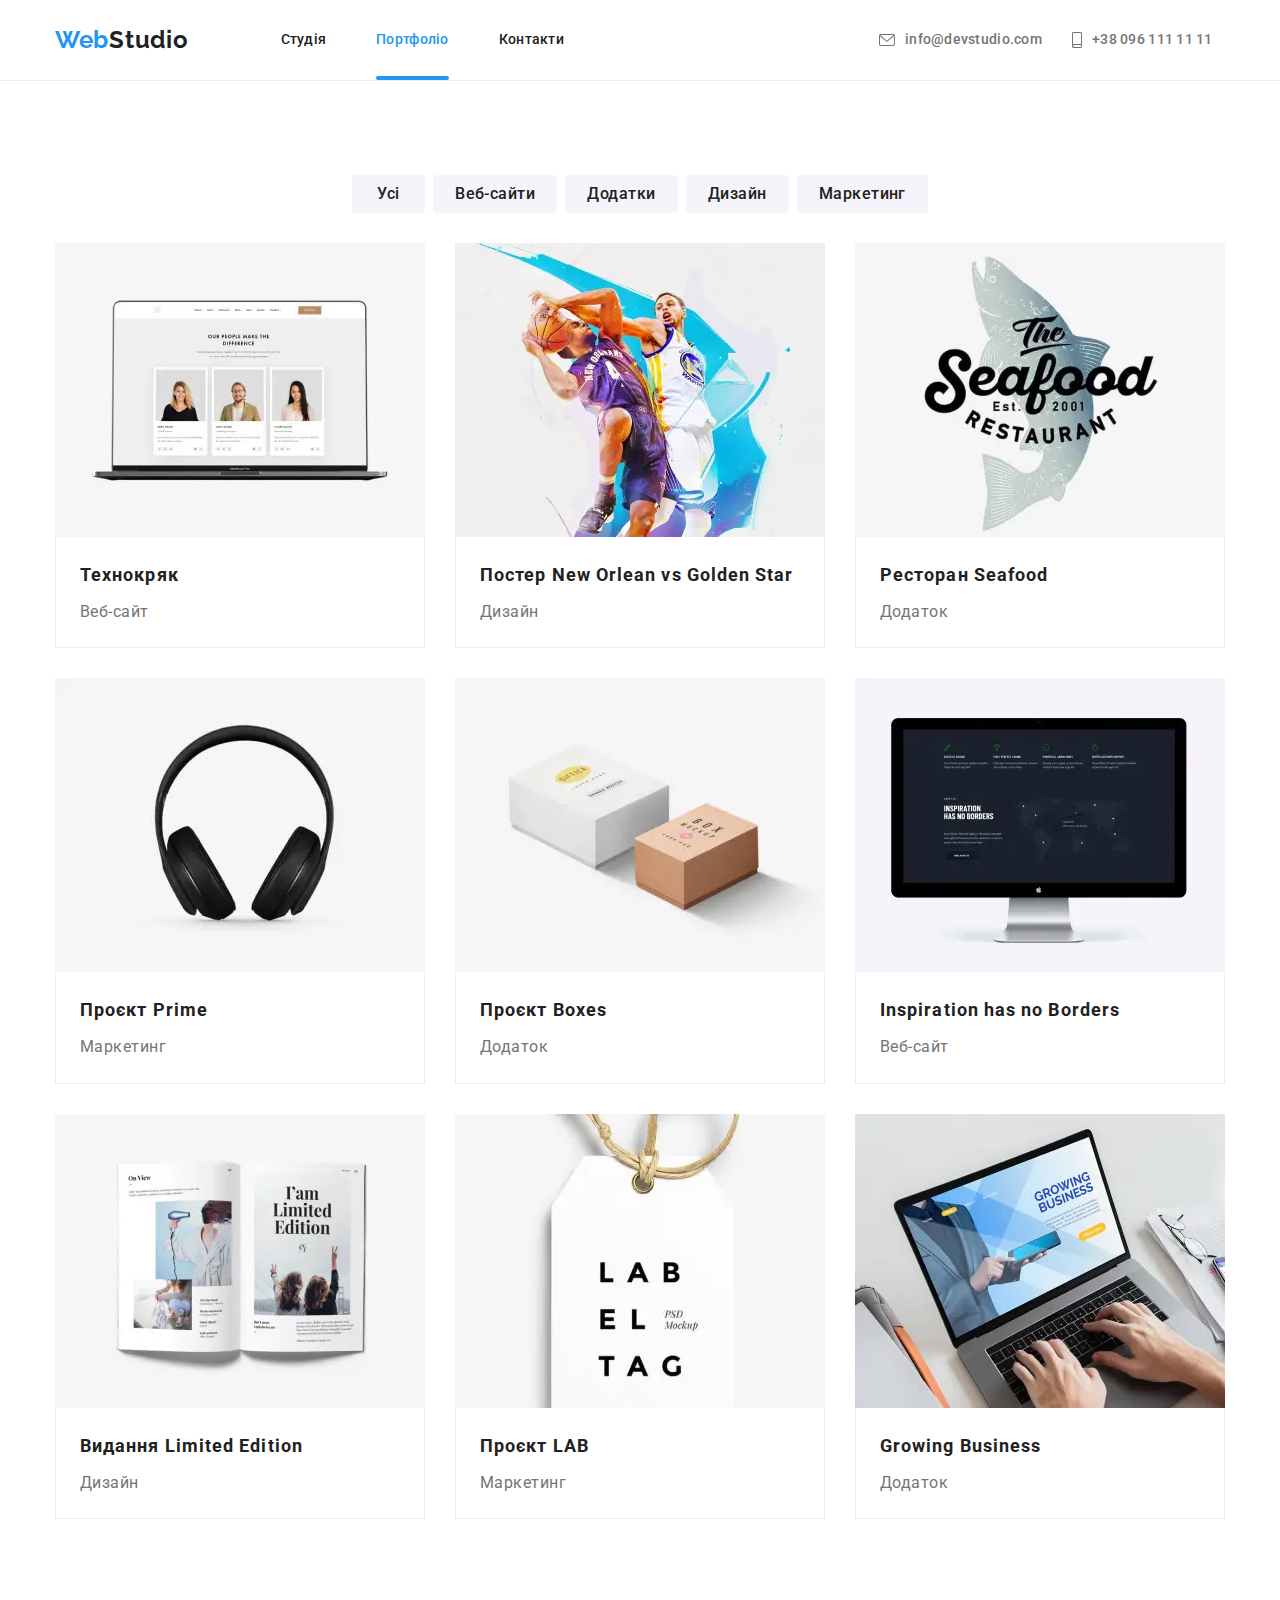
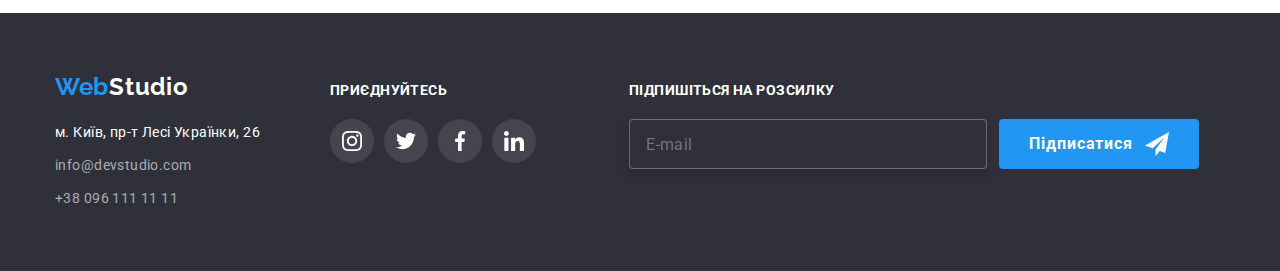
==== commit 4fabc8ea: "Control" ====
--- a/portfolio.html
+++ b/portfolio.html
@@ -16,7 +16,7 @@
     <header class="page-header">
       <div class="container flex-container">
         <div class="mobile-header">
-          <a href="./index.html" class="logo"
+          <a href="./index.html" class="mobile-header__logo logo"
             ><span class="logo__name-start">Web</span
             ><span class="logo__name-end logo__name-end--black">Studio</span>
           </a>
--- a/css/main.min.css
+++ b/css/main.min.css
@@ -1 +1 @@
-.visually-hidden{position:absolute;width:1px;height:1px;margin:-1px;border:0;padding:0;white-space:nowrap;clip-path:inset(100%);clip:rect(0 0 0 0);overflow:hidden}.portfolio-list,.clients,.team,.peculiarities{display:flex;flex-wrap:wrap;gap:30px}/*! modern-normalize v1.1.0 | MIT License | https://github.com/sindresorhus/modern-normalize */*,::before,::after{box-sizing:border-box}html{line-height:1.15;-webkit-text-size-adjust:100%;-moz-tab-size:4;tab-size:4}body{margin:0;font-family:system-ui,-apple-system,"Segoe UI",Roboto,Helvetica,Arial,sans-serif,"Apple Color Emoji","Segoe UI Emoji"}hr{height:0;color:inherit}abbr[title]{text-decoration:underline dotted}b,strong{font-weight:bolder}code,kbd,samp,pre{font-family:ui-monospace,SFMono-Regular,Consolas,"Liberation Mono",Menlo,monospace;font-size:1em}small{font-size:80%}sub,sup{font-size:75%;line-height:0;position:relative;vertical-align:baseline}sub{bottom:-0.25em}sup{top:-0.5em}table{text-indent:0;border-color:inherit}button,input,optgroup,select,textarea{font-family:inherit;font-size:100%;line-height:1.15;margin:0}button,select{text-transform:none}button,[type=button],[type=reset],[type=submit]{-webkit-appearance:button}::-moz-focus-inner{border-style:none;padding:0}:-moz-focusring{outline:1px dotted ButtonText}:-moz-ui-invalid{box-shadow:none}legend{padding:0}progress{vertical-align:baseline}::-webkit-inner-spin-button,::-webkit-outer-spin-button{height:auto}[type=search]{-webkit-appearance:textfield;outline-offset:-2px}::-webkit-search-decoration{-webkit-appearance:none}::-webkit-file-upload-button{-webkit-appearance:button;font:inherit}summary{display:list-item}.main-page{color:#212121;background-color:#fff;font-family:Roboto,sans-serif;letter-spacing:.03em}.container{padding-left:15px;padding-right:15px;margin-left:auto;margin-right:auto}@media screen and (min-width: 480px){.container{width:480px}}@media screen and (min-width: 768px){.container{width:768px}}@media screen and (min-width: 1200px){.container{width:1200px}}p,h1,h2,h3{margin-top:0;margin-bottom:0}ul{list-style:none;margin:0;padding:0}a{color:inherit;text-decoration:none}img{display:block;height:auto;max-width:100%}.logo{display:block;font-weight:700;font-size:24px;line-height:1.17;letter-spacing:.03em;font-family:Raleway,sans-serif;padding-top:24px}@media screen and (max-width: 767px){.logo{padding-top:16px;padding-bottom:16px}}.logo__name-start{color:#2196f3}.logo__name-end--black{color:#212121}.logo__name-end--white{color:#fff}.menu-toggle{display:flex;align-items:center;justify-content:center;min-width:40px;min-height:40px;border:none;background-color:rgba(0,0,0,0);padding:0;cursor:pointer}.button{display:flex;align-items:center;justify-content:center;font-weight:700;font-size:16px;line-height:1.87;letter-spacing:.06em;border:none;border-radius:4px;min-width:200px;height:50px;background-color:#2196f3;color:#fff;cursor:pointer;margin-left:auto;margin-right:auto;transition:background-color 250ms cubic-bezier(0.4, 0, 0.2, 1)}.button:hover,.button:focus{background-color:#188ce8}.social-media{display:flex;align-items:center;justify-content:center}.social-media__item+.social-media__item{margin-left:10px}.social-media__link{display:flex;align-items:center;justify-content:center;width:44px;height:44px;border-radius:50%;fill:#afb1b8}.social-media__link--footer{fill:#fff;background-color:rgba(255,255,255,.1)}@media screen and (min-width: 1200px){.social-media__link{transition:fill 250ms cubic-bezier(0.4, 0, 0.2, 1),background-color 250ms cubic-bezier(0.4, 0, 0.2, 1)}.social-media__link:hover,.social-media__link:focus{fill:#fff;background-color:#2196f3}}.page-header{border-bottom:1px solid #ececec}@media screen and (min-width: 768px){.flex-container{display:flex}}@media screen and (min-width: 768px){.site-nav{display:flex;align-items:center;justify-content:center}}@media screen and (max-width: 767px){.mobile-header{display:flex}.mobile-header__button{margin-left:auto;margin-top:auto;margin-bottom:auto}}@media screen and (min-width: 768px){.menu-container,.menu-toggle{display:none}}@media screen and (max-width: 767px){.menu-container{z-index:10;position:fixed;background-color:#fff;top:0;right:0;width:100%;height:100%;overflow-y:auto;padding-top:48px;padding-left:40px;padding-bottom:48px;transform:translateX(100%);transition:transform 250ms cubic-bezier(0.4, 0, 0.2, 1)}.menu-container__button{position:absolute;top:10px;right:15px}}@media screen and (max-width: 767px){.menu-container.is-open{transform:translateX(0)}}@media screen and (max-width: 767px){.menu{display:none}}@media screen and (max-width: 767px){.list-navigation{margin-bottom:302px}}@media screen and (min-width: 768px){.list-navigation{display:flex;align-items:center;justify-content:center;margin-left:87px;margin-right:96px}}@media screen and (min-width: 1200px){.list-navigation{margin-left:92px;margin-right:315px}}@media screen and (max-width: 767px){.list-navigation__item+.list-navigation__item{margin-top:35px}}@media screen and (min-width: 768px){.list-navigation__item:not(:last-child){margin-right:50px}}@media screen and (max-width: 767px){.list-navigation__link{font-weight:500;font-size:40px;line-height:1.17;letter-spacing:.02em;transition:color 250ms cubic-bezier(0.4, 0, 0.2, 1)}.list-navigation__link--studio-current,.list-navigation__link--portfolio-current{color:#2196f3}}@media screen and (min-width: 768px){.list-navigation__link{display:flex;align-items:center;justify-content:center;font-weight:500;font-size:14px;line-height:1.14;letter-spacing:.02em;padding-top:32px;padding-bottom:32px;color:#212121;transition:color 250ms cubic-bezier(0.4, 0, 0.2, 1)}.list-navigation__link--studio-current,.list-navigation__link--portfolio-current{position:relative;color:#2196f3}.list-navigation__link--studio-current::after,.list-navigation__link--portfolio-current::after{position:absolute;bottom:0;content:"";width:100%;height:4px;border-radius:2px;background-color:#2196f3}.list-navigation__link--studio-current::after{bottom:-1px}.list-navigation__link:hover,.list-navigation__link:focus{color:#2196f3}}@media screen and (max-width: 767px){.header-contacts{display:flex;flex-direction:column-reverse;margin-bottom:64px}}@media screen and (min-width: 1200px){.header-contacts{display:flex;align-items:center;justify-content:center}}@media screen and (max-width: 767px){.header-contacts__item+.header-contacts__item{margin-bottom:32px}}@media screen and (min-width: 768px)and (max-width: 1199px){.header-contacts__item+.header-contacts__item{margin-top:10px}}@media screen and (min-width: 1200px){.header-contacts__item+.header-contacts__item{margin-left:30px}}.header-contacts__link{color:#757575}@media screen and (max-width: 767px){.header-contacts__link--number{font-weight:500;font-size:34px;line-height:1.18;letter-spacing:.02em;color:#2196f3}.header-contacts__link--mail{font-weight:500;font-size:24px;line-height:1.17;letter-spacing:.02em}}@media screen and (min-width: 768px){.header-contacts__link{font-weight:500;font-size:12px;line-height:1.17;letter-spacing:.02em;display:flex}}@media screen and (min-width: 1200px){.header-contacts__link{display:flex;align-items:center;justify-content:center;font-weight:500;font-size:14px;line-height:1.14;letter-spacing:.02em;padding-top:32px;padding-bottom:32px;transition:color 250ms cubic-bezier(0.4, 0, 0.2, 1)}.header-contacts__link:hover,.header-contacts__link:focus{color:#2196f3}}@media screen and (max-width: 767px){.header-contacts__icon{display:none}}@media screen and (min-width: 768px){.header-contacts__icon{margin-right:8px;fill:currentColor}}@media screen and (min-width: 1200px){.header-contacts__icon{margin-right:10px}}.social-media-list{display:none}@media screen and (max-width: 767px){.social-media-list{display:flex}}@media screen and (max-width: 767px){.social-media-list__item{display:flex;align-items:center}.social-media-list__item::after{display:block;content:"";margin-right:10px;margin-left:10px;width:22px;height:0;border:1px solid rgba(33,33,33,.2);transform:rotate(90deg)}.social-media-list__item--without-elem::after{display:none}}@media screen and (max-width: 767px){.social-media-list__link{font-weight:500;font-size:18px;line-height:1.22;letter-spacing:.02em;color:#2196f3}}.hero{padding-top:118px;padding-bottom:118px;height:400px;max-width:1600px;margin-left:auto;margin-right:auto;background-image:linear-gradient(to right, rgba(47, 48, 58, 0.4), rgba(47, 48, 58, 0.4)),url("/images/header-img-480.jpg");border:1px solid #000;background-repeat:no-repeat;background-position:center;background-size:cover;background-color:#c4c4c4}@media screen and (min-width: 768px){.hero{background-image:linear-gradient(to right, rgba(47, 48, 58, 0.4), rgba(47, 48, 58, 0.4)),url("/images/header-img-768.jpg")}}@media screen and (min-width: 1200px){.hero{padding-top:200px;padding-bottom:200px;height:600px;background-image:linear-gradient(to right, rgba(47, 48, 58, 0.4), rgba(47, 48, 58, 0.4)),url("/images/header-img-1200.jpg")}}@media screen and (min-device-pixel-ratio: 2),(-webkit-min-device-pixel-ratio: 2),(min-resolution: 192dpi),(min-resolution: 2dppx){.hero{background-image:linear-gradient(to right, rgba(47, 48, 58, 0.4), rgba(47, 48, 58, 0.4)),url("/images/header-img@2x-480.jpg")}}@media screen and (min-device-pixel-ratio: 2)and (min-width: 768px),screen and (-webkit-min-device-pixel-ratio: 2)and (min-width: 768px),screen and (min-resolution: 192dpi)and (min-width: 768px),screen and (min-resolution: 2dppx)and (min-width: 768px){.hero{background-image:linear-gradient(to right, rgba(47, 48, 58, 0.4), rgba(47, 48, 58, 0.4)),url("/images/header-img-768@2x.jpg")}}@media screen and (min-device-pixel-ratio: 2)and (min-width: 1200px),screen and (-webkit-min-device-pixel-ratio: 2)and (min-width: 1200px),screen and (min-resolution: 192dpi)and (min-width: 1200px),screen and (min-resolution: 2dppx)and (min-width: 1200px){.hero{background-image:linear-gradient(to right, rgba(47, 48, 58, 0.4), rgba(47, 48, 58, 0.4)),url("/images/header-img@2x-1200.jpg")}}.title-box{max-width:360px;margin-left:auto;margin-right:auto;text-align:center}@media screen and (min-width: 1200px){.title-box{max-width:700px}}.hero__title{font-weight:900;font-size:26px;line-height:1.61;letter-spacing:.06em;text-transform:uppercase;margin-bottom:30px;color:#fff}@media screen and (min-width: 1200px){.hero__title{font-weight:900;font-size:44px;line-height:1.36;letter-spacing:.06em}}.backdrop{position:fixed;top:0;left:0;width:100%;height:100%;background-color:rgba(0,0,0,.2);opacity:1;transition:opacity 250ms cubic-bezier(0.4, 0, 0.2, 1);z-index:9;overflow-y:scroll}.backdrop.is-hidden{opacity:0;pointer-events:none}.backdrop.is-hidden.modal{transform:translate(-50%, -50%)}.modal{position:absolute;width:450px;height:609px;border-radius:4px;background-color:#fff;top:50%;left:50%;transform:translate(-50%, -50%);transition:transform 250ms cubic-bezier(0.4, 0, 0.2, 1)}@media screen and (min-width: 1200px){.modal{width:528px;height:581px}}.close-button{position:absolute;top:8px;right:8px;width:30px;height:30px;padding:6px;border-radius:50%;background-color:#fff;border:1px solid rgba(0,0,0,.1);cursor:pointer;transition:fill 250ms cubic-bezier(0.4, 0, 0.2, 1)}.close-button:hover,.close-button:focus{fill:#2196f3}.form{padding:40px 40px}.form__title{font-weight:700;font-size:20px;line-height:1.15;letter-spacing:.03em;margin-bottom:12px;text-align:center}.form-field{position:relative;display:flex;flex-direction:column;margin-bottom:10px}.form-field__name{font-weight:400;font-size:12px;line-height:1.16;letter-spacing:.01em;margin-bottom:4px;text-align:left;color:#757575}.form-field__input{height:40px;padding:11px 12px 11px 42px;border:1px solid rgba(33,33,33,.2);border-radius:4px;transition:border-color 250ms cubic-bezier(0.4, 0, 0.2, 1)}.form-field__input:hover,.form-field__input:focus{border-color:#2196f3;outline:rgba(0,0,0,0);cursor:pointer}.form-field__icon{position:absolute;bottom:11px;left:12px;transition:fill 250ms cubic-bezier(0.4, 0, 0.2, 1)}.form-field__input:focus+.form-field__icon{fill:#2196f3}.form-field__comment{font-weight:400;font-size:12px;line-height:1.16;letter-spacing:.01em;color:#757575;height:120px;padding:12px 16px;border:1px solid rgba(33,33,33,.2);border-radius:4px;resize:none;transition:border-color 250ms cubic-bezier(0.4, 0, 0.2, 1)}.form-field__comment:hover,.form-field__comment:focus{border-color:#2196f3;outline:rgba(0,0,0,0)}.policy{margin-top:20px;margin-bottom:30px}.policy__text{display:flex;justify-content:flex-start;align-items:center;font-weight:400;font-size:12px;line-height:1.16;letter-spacing:.03em;color:#757575}@media screen and (min-width: 1200px){.policy__text{font-weight:400;font-size:14px;line-height:1.71;letter-spacing:.03em}}.policy__link{margin-left:4px;color:#2196f3}.policy__checkbox{appearance:none;position:absolute}.policy__icon{width:16px;height:15px;border:1px solid #000;border-width:2px;border-radius:2px;margin-right:9px;fill:#fff;transition:background-color 250ms cubic-bezier(0.4, 0, 0.2, 1)}.policy__checkbox:checked+.policy__icon{background-color:#2196f3;background-origin:content-box;border-color:#2196f3}.properties{padding-top:60px;padding-bottom:60px}@media screen and (min-width: 1200px){.properties{padding-top:94px;padding-bottom:0}}.peculiarities__item{flex-basis:100%}@media screen and (min-width: 768px){.peculiarities__item{flex-basis:calc((100% - 30px)/2)}}@media screen and (min-width: 1200px){.peculiarities__item{flex-basis:calc((100% - 90px)/4)}}.peculiarities__image{display:flex;align-items:center;justify-content:center;height:120px;border-radius:4px;background-color:#f5f4fa;margin-bottom:30px}.peculiarities__title{font-weight:700;font-size:14px;line-height:1.14;letter-spacing:.03em;text-transform:uppercase;text-align:center;margin-bottom:10px}@media screen and (min-width: 1200px){.peculiarities__title{text-align:left}}.peculiarities__text{font-weight:400;font-size:14px;line-height:1.7;letter-spacing:.03em;color:#757575}.description{padding-top:94px;padding-bottom:94px}@media screen and (max-width: 1199px){.description{display:none}}.works{display:flex;flex-wrap:wrap;gap:30px}.works__item{position:relative;display:block;z-index:1;flex-basis:calc((100% - 60px)/3)}.works__label{position:absolute;bottom:0;font-weight:700;font-size:14px;line-height:1.14;letter-spacing:.03em;text-align:center;text-transform:uppercase;height:70px;width:100%;background-color:rgba(47,48,58,.8);color:#fff;padding-top:27px;padding-bottom:27px}.team-section{padding-top:60px;padding-bottom:60px;background-color:#f5f4fa}@media screen and (min-width: 1200px){.team-section{padding-top:94px;padding-bottom:94px}}.title{font-weight:700;font-size:28px;line-height:1.18;letter-spacing:.03em;text-align:center;margin-bottom:30px}@media screen and (min-width: 1200px){.title{font-weight:700;font-size:36px;line-height:1.2;letter-spacing:.03em;margin-bottom:50px}}.team__item{flex-basis:100%}@media screen and (min-width: 768px){.team__item{flex-basis:calc((100% - 30px)/2)}}@media screen and (min-width: 1200px){.team__item{flex-basis:calc((100% - 90px)/4)}}.team__content{background-color:#fff;text-align:center;padding-bottom:24px;box-shadow:0px 1px 3px rgba(0,0,0,.12),0px 1px 1px rgba(0,0,0,.14),0px 2px 1px rgba(0,0,0,.2);border-radius:0px 0px 4px 4px}@media screen and (min-width: 1200px){.team__content{padding-bottom:30px}}.team__photo{margin-bottom:30px}.team__name{font-weight:500;font-size:16px;line-height:1.2;letter-spacing:.03em;margin-bottom:10px}.team__position{font-weight:400;font-size:16px;line-height:1.2;letter-spacing:.03em;color:#757575;margin-bottom:16px}.clients-section{padding-top:60px;padding-bottom:60px}@media screen and (min-width: 1200px){.clients-section{padding-top:94px;padding-bottom:94px}}.clients__item{flex-basis:calc((100% - 30px)/2)}@media screen and (min-width: 768px){.clients__item{flex-basis:calc((100% - 60px)/3)}}@media screen and (min-width: 1200px){.clients__item{flex-basis:calc((100% - 150px)/6)}}.clients__link{display:flex;align-items:center;justify-content:center;color:#afb1b8;height:92px;border:1px solid currentColor;border-radius:4px;fill:currentColor;transition:color 250ms cubic-bezier(0.4, 0, 0.2, 1)}.clients__link:hover,.clients__link:focus{color:#2196f3}.footer{padding-top:60px;padding-bottom:60px;background-color:#2f303a}@media screen and (max-width: 767px){.footer-container{text-align:center}}@media screen and (min-width: 1200px){.footer-container{display:flex;align-items:baseline}}@media screen and (min-width: 768px){.tablet-container{display:flex;align-items:baseline}}@media screen and (min-width: 768px)and (max-width: 1199px){.footer-adress{text-align:center;margin-right:165px;margin-left:76px;margin-bottom:60px}}.footer-contacts{margin-top:4px}@media screen and (min-width: 768px){.footer-contacts{margin-top:20px}}@media screen and (max-width: 1199px){.footer-contacts{margin-bottom:60px}}.footer-contacts__item:not(:last-child){margin-bottom:8px}@media screen and (min-width: 1200px){.footer-contacts__item:not(:last-child){margin-bottom:9px}}.footer-contacts__link{font-weight:400;font-size:14px;line-height:1.7;letter-spacing:.03em;font-style:normal;display:block;color:rgba(255,255,255,.6);transition:color 250ms cubic-bezier(0.4, 0, 0.2, 1)}.footer-contacts__link--white{color:#fff}.footer-contacts__link:hover,.footer-contacts__link:focus{color:#2196f3}@media screen and (min-width: 1200px){.social-container{margin-left:70px}}.social-container__text{font-weight:700;font-size:14px;line-height:1.14;letter-spacing:.03em;text-transform:uppercase;color:#fff;margin-bottom:20px}@media screen and (max-width: 1199px){.social-container__text{text-align:center}}.social-container__list{display:flex;align-items:center;justify-content:center}@media screen and (max-width: 767px){.social-container__list{margin-bottom:60px}}@media screen and (min-width: 1200px){.footer-send{display:flex;align-items:flex-end;margin-left:93px}}.field{display:flex;flex-direction:column}@media screen and (max-width: 1199px){.field{margin-bottom:20px}}.field__label{font-weight:700;font-size:14px;line-height:1.14;letter-spacing:.03em;text-transform:uppercase;color:#fff;text-align:center;margin-bottom:20px}@media screen and (min-width: 1200px){.field__label{text-align:left}}.field__input{font-weight:400;font-size:16px;line-height:1.25;letter-spacing:.03em;width:100%;height:50px;padding:15px 16px;border:1px solid rgba(255,255,255,.3);filter:drop-shadow(0px 4px 4px rgba(0, 0, 0, 0.15));border-radius:4px;background-color:#2f303a;color:rgba(255,255,255,.6);margin-left:auto;margin-right:auto;transition:border-color 250ms cubic-bezier(0.4, 0, 0.2, 1)}@media screen and (min-width: 768px){.field__input{width:450px}}@media screen and (min-width: 1200px){.field__input{width:358px}}.field__input:hover,.field__input:focus{border-color:#2196f3;outline:rgba(0,0,0,0)}@media screen and (min-width: 1200px){.footer-send__button{margin-left:12px}}.footer-send__icon{margin-left:12px}.main-section{padding-top:60px;padding-bottom:60px}@media screen and (min-width: 1200px){.main-section{padding-top:94px;padding-bottom:94px}}.button-list{display:flex;margin-bottom:40px}@media screen and (max-width: 767px){.button-list{flex-wrap:wrap}}@media screen and (min-width: 768px){.button-list{margin-bottom:30px;justify-content:center}}@media screen and (max-width: 767px){.button-list__item:not(:last-child){margin-right:8px;margin-bottom:15px}}@media screen and (min-width: 768px){.button-list__item+.button-list__item{margin-left:8px}}.button-list__unit{font-weight:500;font-size:16px;line-height:1.6;letter-spacing:.03em;min-width:73px;height:38px;padding:6px 22px;text-align:center;border-radius:4px;border:none;color:#212121;background-color:#f5f4fa;cursor:pointer;transition:background-color 250ms cubic-bezier(0.4, 0, 0.2, 1),color 250ms cubic-bezier(0.4, 0, 0.2, 1),box-shadow 250ms cubic-bezier(0.4, 0, 0.2, 1)}.button-list__unit:hover,.button-list__unit:focus{color:#fff;background-color:#2196f3;box-shadow:0px 4px 4px rgba(0,0,0,.25)}.portfolio-list__item{flex-basis:100%}@media screen and (min-width: 768px){.portfolio-list__item{flex-basis:calc((100% - 30px)/2)}}@media screen and (min-width: 768px)and (max-width: 1199px){.portfolio-list__item{display:flex}}@media screen and (min-width: 1200px){.portfolio-list__item{flex-basis:calc((100% - 60px)/3)}}.portfolio-card{position:relative;overflow:hidden}.portfolio-card__content{font-weight:400;font-size:18px;line-height:1.55;letter-spacing:.03em;position:absolute;top:1px;width:100%;height:100%;background-color:rgba(33,150,243,.9);padding-left:24px;padding-right:24px;padding-top:77px;color:#fff;transform:translateY(100%);transition:transform 250ms cubic-bezier(0.4, 0, 0.2, 1)}@media screen and (min-width: 768px){.portfolio-card__content{padding-top:49px}}@media screen and (min-width: 1200px){.portfolio-card__content{padding-top:63px}}.portfolio-list__link:hover .portfolio-card__content{transform:translateY(0)}.portfolio-card__label{font-weight:700;font-size:18px;line-height:2;letter-spacing:.06em;margin-bottom:4px;color:#212121}.portfolio-card__text{font-weight:400;font-size:16px;line-height:1.9;letter-spacing:.03em;color:#757575}.portfolio-list__link{display:block;transition:box-shadow 250ms cubic-bezier(0.4, 0, 0.2, 1)}.portfolio-list__link:hover{box-shadow:0px 4px 4px rgba(0,0,0,.25)}@media screen and (min-width: 768px)and (max-width: 1199px){.portfolio-list__link{display:flex;flex-direction:column}}.border{border:1px solid #eee;border-top:none;padding:20px 24px}@media screen and (min-width: 768px)and (max-width: 1199px){.border{flex-grow:1}}/*# sourceMappingURL=main.min.css.map */+.visually-hidden{position:absolute;width:1px;height:1px;margin:-1px;border:0;padding:0;white-space:nowrap;clip-path:inset(100%);clip:rect(0 0 0 0);overflow:hidden}.portfolio-list,.clients,.team,.works,.peculiarities{display:flex;flex-wrap:wrap;gap:30px}/*! modern-normalize v1.1.0 | MIT License | https://github.com/sindresorhus/modern-normalize */*,::before,::after{box-sizing:border-box}html{line-height:1.15;-webkit-text-size-adjust:100%;-moz-tab-size:4;tab-size:4}body{margin:0;font-family:system-ui,-apple-system,"Segoe UI",Roboto,Helvetica,Arial,sans-serif,"Apple Color Emoji","Segoe UI Emoji"}hr{height:0;color:inherit}abbr[title]{text-decoration:underline dotted}b,strong{font-weight:bolder}code,kbd,samp,pre{font-family:ui-monospace,SFMono-Regular,Consolas,"Liberation Mono",Menlo,monospace;font-size:1em}small{font-size:80%}sub,sup{font-size:75%;line-height:0;position:relative;vertical-align:baseline}sub{bottom:-0.25em}sup{top:-0.5em}table{text-indent:0;border-color:inherit}button,input,optgroup,select,textarea{font-family:inherit;font-size:100%;line-height:1.15;margin:0}button,select{text-transform:none}button,[type=button],[type=reset],[type=submit]{-webkit-appearance:button}::-moz-focus-inner{border-style:none;padding:0}:-moz-focusring{outline:1px dotted ButtonText}:-moz-ui-invalid{box-shadow:none}legend{padding:0}progress{vertical-align:baseline}::-webkit-inner-spin-button,::-webkit-outer-spin-button{height:auto}[type=search]{-webkit-appearance:textfield;outline-offset:-2px}::-webkit-search-decoration{-webkit-appearance:none}::-webkit-file-upload-button{-webkit-appearance:button;font:inherit}summary{display:list-item}.main-page{color:#212121;background-color:#fff;font-family:Roboto,sans-serif;letter-spacing:.03em}.container{padding-left:15px;padding-right:15px;margin-left:auto;margin-right:auto}@media screen and (min-width: 480px){.container{width:480px}}@media screen and (min-width: 768px){.container{width:768px}}@media screen and (min-width: 1200px){.container{width:1200px}}p,h1,h2,h3{margin-top:0;margin-bottom:0}ul{list-style:none;margin:0;padding:0}a{color:inherit;text-decoration:none}img{display:block;height:auto;max-width:100%}.logo{display:block;font-weight:700;font-size:24px;line-height:1.17;letter-spacing:.03em;font-family:Raleway,sans-serif}.logo__name-start{color:#2196f3}.logo__name-end--black{color:#212121}.logo__name-end--white{color:#fff}.menu-toggle{display:flex;align-items:center;justify-content:center;min-width:40px;min-height:40px;border:none;background-color:rgba(0,0,0,0);padding:0;cursor:pointer}.button{display:flex;align-items:center;justify-content:center;font-weight:700;font-size:16px;line-height:1.87;letter-spacing:.06em;border:none;border-radius:4px;min-width:200px;height:50px;background-color:#2196f3;color:#fff;cursor:pointer;margin-left:auto;margin-right:auto;transition:background-color 250ms cubic-bezier(0.4, 0, 0.2, 1)}.button:hover,.button:focus{background-color:#188ce8}.social-media{display:flex;align-items:center;justify-content:center}.social-media__item+.social-media__item{margin-left:10px}.social-media__link{display:flex;align-items:center;justify-content:center;width:44px;height:44px;border-radius:50%;fill:#afb1b8}.social-media__link--footer{fill:#fff;background-color:rgba(255,255,255,.1)}@media screen and (min-width: 1200px){.social-media__link{transition:fill 250ms cubic-bezier(0.4, 0, 0.2, 1),background-color 250ms cubic-bezier(0.4, 0, 0.2, 1)}.social-media__link:hover,.social-media__link:focus{fill:#fff;background-color:#2196f3}}.title{font-weight:700;font-size:28px;line-height:1.18;letter-spacing:.03em;text-align:center;margin-bottom:30px}@media screen and (min-width: 1200px){.title{font-weight:700;font-size:36px;line-height:1.2;letter-spacing:.03em;margin-bottom:50px}}.page-header{border-bottom:1px solid #ececec}@media screen and (min-width: 768px){.flex-container{display:flex}}@media screen and (min-width: 768px){.site-nav{display:flex;align-items:center;justify-content:center}}.mobile-header{display:flex}.mobile-header__logo{display:flex;align-items:center}@media screen and (max-width: 767px){.mobile-header{padding-top:10px;padding-bottom:10px;justify-content:space-between}}@media screen and (min-width: 768px){.menu-container,.menu-toggle{display:none}}@media screen and (max-width: 767px){.menu-container{z-index:10;position:fixed;background-color:#fff;top:0;right:0;width:100%;height:100%;overflow-y:auto;padding-top:48px;padding-left:40px;padding-bottom:48px;transform:translateX(100%);transition:transform 250ms cubic-bezier(0.4, 0, 0.2, 1)}.menu-container__button{position:absolute;top:10px;right:15px}}@media screen and (max-width: 767px){.menu-container.is-open{transform:translateX(0)}}@media screen and (max-width: 767px){.menu{display:none}}@media screen and (max-width: 767px){.list-navigation{margin-bottom:302px}}@media screen and (min-width: 768px){.list-navigation{display:flex;align-items:center;justify-content:center;margin-left:87px;margin-right:96px}}@media screen and (min-width: 1200px){.list-navigation{margin-left:92px;margin-right:315px}}@media screen and (max-width: 767px){.list-navigation__item+.list-navigation__item{margin-top:35px}}@media screen and (min-width: 768px){.list-navigation__item:not(:last-child){margin-right:50px}}@media screen and (max-width: 767px){.list-navigation__link{font-weight:500;font-size:40px;line-height:1.17;letter-spacing:.02em;transition:color 250ms cubic-bezier(0.4, 0, 0.2, 1)}.list-navigation__link--studio-current,.list-navigation__link--portfolio-current{color:#2196f3}}@media screen and (min-width: 768px){.list-navigation__link{display:flex;align-items:center;justify-content:center;font-weight:500;font-size:14px;line-height:1.14;letter-spacing:.02em;padding-top:32px;padding-bottom:32px;color:#212121;transition:color 250ms cubic-bezier(0.4, 0, 0.2, 1)}.list-navigation__link--studio-current,.list-navigation__link--portfolio-current{position:relative;color:#2196f3}.list-navigation__link--studio-current::after,.list-navigation__link--portfolio-current::after{position:absolute;bottom:0;content:"";width:100%;height:4px;border-radius:2px;background-color:#2196f3}.list-navigation__link--studio-current::after{bottom:-1px}.list-navigation__link:hover,.list-navigation__link:focus{color:#2196f3}}@media screen and (max-width: 767px){.header-contacts{display:flex;flex-direction:column-reverse;margin-bottom:64px}}@media screen and (min-width: 1200px){.header-contacts{display:flex;align-items:center;justify-content:center}}@media screen and (max-width: 767px){.header-contacts__item+.header-contacts__item{margin-bottom:32px}}@media screen and (min-width: 768px)and (max-width: 1199px){.header-contacts__item+.header-contacts__item{margin-top:10px}}@media screen and (min-width: 1200px){.header-contacts__item+.header-contacts__item{margin-left:30px}}.header-contacts__link{color:#757575}@media screen and (max-width: 767px){.header-contacts__link--number{font-weight:500;font-size:34px;line-height:1.18;letter-spacing:.02em;color:#2196f3}.header-contacts__link--mail{font-weight:500;font-size:24px;line-height:1.17;letter-spacing:.02em}}@media screen and (min-width: 768px){.header-contacts__link{font-weight:500;font-size:12px;line-height:1.17;letter-spacing:.02em;display:flex}}@media screen and (min-width: 1200px){.header-contacts__link{display:flex;align-items:center;justify-content:center;font-weight:500;font-size:14px;line-height:1.14;letter-spacing:.02em;padding-top:32px;padding-bottom:32px;transition:color 250ms cubic-bezier(0.4, 0, 0.2, 1)}.header-contacts__link:hover,.header-contacts__link:focus{color:#2196f3}}@media screen and (max-width: 767px){.header-contacts__icon{display:none}}@media screen and (min-width: 768px){.header-contacts__icon{margin-right:8px;fill:currentColor}}@media screen and (min-width: 1200px){.header-contacts__icon{margin-right:10px}}.social-media-list{display:none}@media screen and (max-width: 767px){.social-media-list{display:flex}}@media screen and (max-width: 767px){.social-media-list__item{display:flex;align-items:center}.social-media-list__item::after{display:block;content:"";margin-right:10px;margin-left:10px;width:22px;height:0;border:1px solid rgba(33,33,33,.2);transform:rotate(90deg)}.social-media-list__item--without-elem::after{display:none}}@media screen and (max-width: 767px){.social-media-list__link{font-weight:500;font-size:18px;line-height:1.22;letter-spacing:.02em;color:#2196f3}}.hero{padding-top:118px;padding-bottom:118px;height:400px;max-width:1600px;margin-left:auto;margin-right:auto;background-image:linear-gradient(to right, rgba(47, 48, 58, 0.4), rgba(47, 48, 58, 0.4)),url("/images/header-img-480.jpg");border:1px solid #000;background-repeat:no-repeat;background-position:center;background-size:cover;background-color:#c4c4c4}@media screen and (min-width: 768px){.hero{background-image:linear-gradient(to right, rgba(47, 48, 58, 0.4), rgba(47, 48, 58, 0.4)),url("/images/header-img-768.jpg")}}@media screen and (min-width: 1200px){.hero{padding-top:200px;padding-bottom:200px;height:600px;background-image:linear-gradient(to right, rgba(47, 48, 58, 0.4), rgba(47, 48, 58, 0.4)),url("/images/header-img-1200.jpg")}}@media screen and (min-device-pixel-ratio: 2),(-webkit-min-device-pixel-ratio: 2),(min-resolution: 192dpi),(min-resolution: 2dppx){.hero{background-image:linear-gradient(to right, rgba(47, 48, 58, 0.4), rgba(47, 48, 58, 0.4)),url("/images/header-img@2x-480.jpg")}}@media screen and (min-device-pixel-ratio: 2)and (min-width: 768px),screen and (-webkit-min-device-pixel-ratio: 2)and (min-width: 768px),screen and (min-resolution: 192dpi)and (min-width: 768px),screen and (min-resolution: 2dppx)and (min-width: 768px){.hero{background-image:linear-gradient(to right, rgba(47, 48, 58, 0.4), rgba(47, 48, 58, 0.4)),url("/images/header-img-768@2x.jpg")}}@media screen and (min-device-pixel-ratio: 2)and (min-width: 1200px),screen and (-webkit-min-device-pixel-ratio: 2)and (min-width: 1200px),screen and (min-resolution: 192dpi)and (min-width: 1200px),screen and (min-resolution: 2dppx)and (min-width: 1200px){.hero{background-image:linear-gradient(to right, rgba(47, 48, 58, 0.4), rgba(47, 48, 58, 0.4)),url("/images/header-img@2x-1200.jpg")}}.title-box{max-width:360px;margin-left:auto;margin-right:auto;text-align:center}@media screen and (min-width: 1200px){.title-box{max-width:700px}}.hero__title{font-weight:900;font-size:26px;line-height:1.61;letter-spacing:.06em;text-transform:uppercase;margin-bottom:30px;color:#fff}@media screen and (min-width: 1200px){.hero__title{font-weight:900;font-size:44px;line-height:1.36;letter-spacing:.06em}}.backdrop{position:fixed;top:0;left:0;width:100%;height:100%;background-color:rgba(0,0,0,.2);opacity:1;transition:opacity 250ms cubic-bezier(0.4, 0, 0.2, 1);z-index:9;overflow-y:scroll}.backdrop.is-hidden{opacity:0;pointer-events:none}.backdrop.is-hidden.modal{transform:translate(-50%, -50%)}.modal{position:absolute;width:450px;height:609px;border-radius:4px;background-color:#fff;top:50%;left:50%;transform:translate(-50%, -50%);transition:transform 250ms cubic-bezier(0.4, 0, 0.2, 1)}@media screen and (min-width: 1200px){.modal{width:528px;height:581px}}.close-button{position:absolute;top:8px;right:8px;width:30px;height:30px;padding:6px;border-radius:50%;background-color:#fff;border:1px solid rgba(0,0,0,.1);cursor:pointer;transition:fill 250ms cubic-bezier(0.4, 0, 0.2, 1)}.close-button:hover,.close-button:focus{fill:#2196f3}.form{padding:40px 40px}.form__title{font-weight:700;font-size:20px;line-height:1.15;letter-spacing:.03em;margin-bottom:12px;text-align:center}.form-field{position:relative;display:flex;flex-direction:column;margin-bottom:10px}.form-field__name{font-weight:400;font-size:12px;line-height:1.16;letter-spacing:.01em;margin-bottom:4px;text-align:left;color:#757575}.form-field__input{height:40px;padding:11px 12px 11px 42px;border:1px solid rgba(33,33,33,.2);border-radius:4px;transition:border-color 250ms cubic-bezier(0.4, 0, 0.2, 1)}.form-field__input:hover,.form-field__input:focus{border-color:#2196f3;outline:rgba(0,0,0,0);cursor:pointer}.form-field__icon{position:absolute;bottom:11px;left:12px;transition:fill 250ms cubic-bezier(0.4, 0, 0.2, 1)}.form-field__input:focus+.form-field__icon{fill:#2196f3}.form-field__comment{font-weight:400;font-size:12px;line-height:1.16;letter-spacing:.01em;color:#757575;height:120px;padding:12px 16px;border:1px solid rgba(33,33,33,.2);border-radius:4px;resize:none;transition:border-color 250ms cubic-bezier(0.4, 0, 0.2, 1)}.form-field__comment:hover,.form-field__comment:focus{border-color:#2196f3;outline:rgba(0,0,0,0)}.policy{margin-top:20px;margin-bottom:30px}.policy__text{display:flex;justify-content:flex-start;align-items:center;font-weight:400;font-size:12px;line-height:1.16;letter-spacing:.03em;color:#757575}@media screen and (min-width: 1200px){.policy__text{font-weight:400;font-size:14px;line-height:1.71;letter-spacing:.03em}}.policy__link{margin-left:4px;color:#2196f3}.policy__checkbox{appearance:none;position:absolute}.policy__icon{width:16px;height:15px;border:1px solid #000;border-width:2px;border-radius:2px;margin-right:9px;fill:#fff;transition:background-color 250ms cubic-bezier(0.4, 0, 0.2, 1)}.policy__checkbox:checked+.policy__icon{background-color:#2196f3;background-origin:content-box;border-color:#2196f3}.properties{padding-top:60px;padding-bottom:60px}@media screen and (min-width: 1200px){.properties{padding-top:94px;padding-bottom:0}}.peculiarities__item{flex-basis:100%}@media screen and (min-width: 768px){.peculiarities__item{flex-basis:calc((100% - 30px)/2)}}@media screen and (min-width: 1200px){.peculiarities__item{flex-basis:calc((100% - 90px)/4)}}.peculiarities__image{display:flex;align-items:center;justify-content:center;height:120px;border-radius:4px;background-color:#f5f4fa;margin-bottom:30px}.peculiarities__title{font-weight:700;font-size:14px;line-height:1.14;letter-spacing:.03em;text-transform:uppercase;text-align:center;margin-bottom:10px}@media screen and (min-width: 1200px){.peculiarities__title{text-align:left}}.peculiarities__text{font-weight:400;font-size:14px;line-height:1.7;letter-spacing:.03em;color:#757575}.description{padding-top:94px;padding-bottom:94px}@media screen and (max-width: 1199px){.description{display:none}}.works__item{position:relative;display:block;z-index:1;flex-basis:calc((100% - 60px)/3)}.works__label{position:absolute;bottom:0;font-weight:700;font-size:14px;line-height:1.14;letter-spacing:.03em;text-align:center;text-transform:uppercase;height:70px;width:100%;background-color:rgba(47,48,58,.8);color:#fff;padding-top:27px;padding-bottom:27px}.team-section{padding-top:60px;padding-bottom:60px;background-color:#f5f4fa}@media screen and (min-width: 1200px){.team-section{padding-top:94px;padding-bottom:94px}}.team__item{flex-basis:100%}@media screen and (min-width: 768px){.team__item{flex-basis:calc((100% - 30px)/2)}}@media screen and (min-width: 1200px){.team__item{flex-basis:calc((100% - 90px)/4)}}.team__content{background-color:#fff;text-align:center;padding-bottom:24px;box-shadow:0px 1px 3px rgba(0,0,0,.12),0px 1px 1px rgba(0,0,0,.14),0px 2px 1px rgba(0,0,0,.2);border-radius:0px 0px 4px 4px}@media screen and (min-width: 1200px){.team__content{padding-bottom:30px}}.team__photo{margin-bottom:30px}.team__name{font-weight:500;font-size:16px;line-height:1.2;letter-spacing:.03em;margin-bottom:10px}.team__position{font-weight:400;font-size:16px;line-height:1.2;letter-spacing:.03em;color:#757575;margin-bottom:16px}.clients-section{padding-top:60px;padding-bottom:60px}@media screen and (min-width: 1200px){.clients-section{padding-top:94px;padding-bottom:94px}}.clients__item{flex-basis:calc((100% - 30px)/2)}@media screen and (min-width: 768px){.clients__item{flex-basis:calc((100% - 60px)/3)}}@media screen and (min-width: 1200px){.clients__item{flex-basis:calc((100% - 150px)/6)}}.clients__link{display:flex;align-items:center;justify-content:center;color:#afb1b8;height:92px;border:1px solid currentColor;border-radius:4px;fill:currentColor;transition:color 250ms cubic-bezier(0.4, 0, 0.2, 1)}.clients__link:hover,.clients__link:focus{color:#2196f3}.footer{padding-top:60px;padding-bottom:60px;background-color:#2f303a}@media screen and (max-width: 767px){.footer-container{text-align:center}}@media screen and (min-width: 1200px){.footer-container{display:flex;align-items:baseline}}@media screen and (min-width: 768px){.tablet-container{display:flex;align-items:baseline}}@media screen and (min-width: 768px)and (max-width: 1199px){.footer-adress{text-align:center;margin-right:165px;margin-left:76px;margin-bottom:60px}}.footer-contacts{margin-top:20px}@media screen and (max-width: 1199px){.footer-contacts{margin-bottom:60px}}.footer-contacts__item:not(:last-child){margin-bottom:8px}@media screen and (min-width: 1200px){.footer-contacts__item:not(:last-child){margin-bottom:9px}}.footer-contacts__link{font-weight:400;font-size:14px;line-height:1.7;letter-spacing:.03em;font-style:normal;display:block;color:rgba(255,255,255,.6);transition:color 250ms cubic-bezier(0.4, 0, 0.2, 1)}.footer-contacts__link--white{color:#fff}.footer-contacts__link:hover,.footer-contacts__link:focus{color:#2196f3}@media screen and (min-width: 1200px){.social-container{margin-left:70px}}.social-container__text{font-weight:700;font-size:14px;line-height:1.14;letter-spacing:.03em;text-transform:uppercase;color:#fff;margin-bottom:20px}@media screen and (max-width: 1199px){.social-container__text{text-align:center}}.social-container__list{display:flex;align-items:center;justify-content:center}@media screen and (max-width: 767px){.social-container__list{margin-bottom:60px}}@media screen and (min-width: 1200px){.footer-send{display:flex;align-items:flex-end;margin-left:93px}}.field{display:flex;flex-direction:column}@media screen and (max-width: 1199px){.field{margin-bottom:20px}}.field__label{font-weight:700;font-size:14px;line-height:1.14;letter-spacing:.03em;text-transform:uppercase;color:#fff;text-align:center;margin-bottom:20px}@media screen and (min-width: 1200px){.field__label{text-align:left}}.field__input{font-weight:400;font-size:16px;line-height:1.25;letter-spacing:.03em;width:100%;height:50px;padding:15px 16px;border:1px solid rgba(255,255,255,.3);filter:drop-shadow(0px 4px 4px rgba(0, 0, 0, 0.15));border-radius:4px;background-color:#2f303a;color:rgba(255,255,255,.6);transition:border-color 250ms cubic-bezier(0.4, 0, 0.2, 1)}@media screen and (min-width: 768px)and (max-width: 1199px){.field__input{margin-left:auto;margin-right:auto;width:450px}}@media screen and (min-width: 1200px){.field__input{width:358px}}.field__input:hover,.field__input:focus{border-color:#2196f3;outline:rgba(0,0,0,0)}@media screen and (min-width: 1200px){.footer-send__button{margin-left:12px}}.footer-send__icon{margin-left:12px}.main-section{padding-top:60px;padding-bottom:60px}@media screen and (min-width: 1200px){.main-section{padding-top:94px;padding-bottom:94px}}.button-list{display:flex;margin-bottom:40px}@media screen and (max-width: 767px){.button-list{flex-wrap:wrap}}@media screen and (min-width: 768px){.button-list{margin-bottom:30px;justify-content:center}}@media screen and (max-width: 767px){.button-list__item:not(:last-child){margin-right:8px;margin-bottom:15px}}@media screen and (min-width: 768px){.button-list__item+.button-list__item{margin-left:8px}}.button-list__unit{font-weight:500;font-size:16px;line-height:1.6;letter-spacing:.03em;min-width:73px;height:38px;padding:6px 22px;text-align:center;border-radius:4px;border:none;color:#212121;background-color:#f5f4fa;cursor:pointer;transition:background-color 250ms cubic-bezier(0.4, 0, 0.2, 1),color 250ms cubic-bezier(0.4, 0, 0.2, 1),box-shadow 250ms cubic-bezier(0.4, 0, 0.2, 1)}.button-list__unit:hover,.button-list__unit:focus{color:#fff;background-color:#2196f3;box-shadow:0px 4px 4px rgba(0,0,0,.25)}.portfolio-list__item{flex-basis:100%}@media screen and (min-width: 768px){.portfolio-list__item{flex-basis:calc((100% - 30px)/2)}}@media screen and (min-width: 768px)and (max-width: 1199px){.portfolio-list__item{display:flex}}@media screen and (min-width: 1200px){.portfolio-list__item{flex-basis:calc((100% - 60px)/3)}}.portfolio-card{position:relative;overflow:hidden}.portfolio-card__content{font-weight:400;font-size:18px;line-height:1.55;letter-spacing:.03em;position:absolute;top:1px;width:100%;height:100%;background-color:rgba(33,150,243,.9);padding-left:24px;padding-right:24px;padding-top:77px;color:#fff;transform:translateY(100%);transition:transform 250ms cubic-bezier(0.4, 0, 0.2, 1)}@media screen and (min-width: 768px){.portfolio-card__content{padding-top:49px}}@media screen and (min-width: 1200px){.portfolio-card__content{padding-top:63px}}.portfolio-list__link:hover .portfolio-card__content{transform:translateY(0)}.portfolio-card__label{font-weight:700;font-size:18px;line-height:2;letter-spacing:.06em;margin-bottom:4px;color:#212121}.portfolio-card__text{font-weight:400;font-size:16px;line-height:1.9;letter-spacing:.03em;color:#757575}.portfolio-list__link{display:block;transition:box-shadow 250ms cubic-bezier(0.4, 0, 0.2, 1)}.portfolio-list__link:hover{box-shadow:0px 4px 4px rgba(0,0,0,.25)}@media screen and (min-width: 768px)and (max-width: 1199px){.portfolio-list__link{display:flex;flex-direction:column}}.border{border:1px solid #eee;border-top:none;padding:20px 24px}@media screen and (min-width: 768px)and (max-width: 1199px){.border{flex-grow:1}}/*# sourceMappingURL=main.min.css.map */